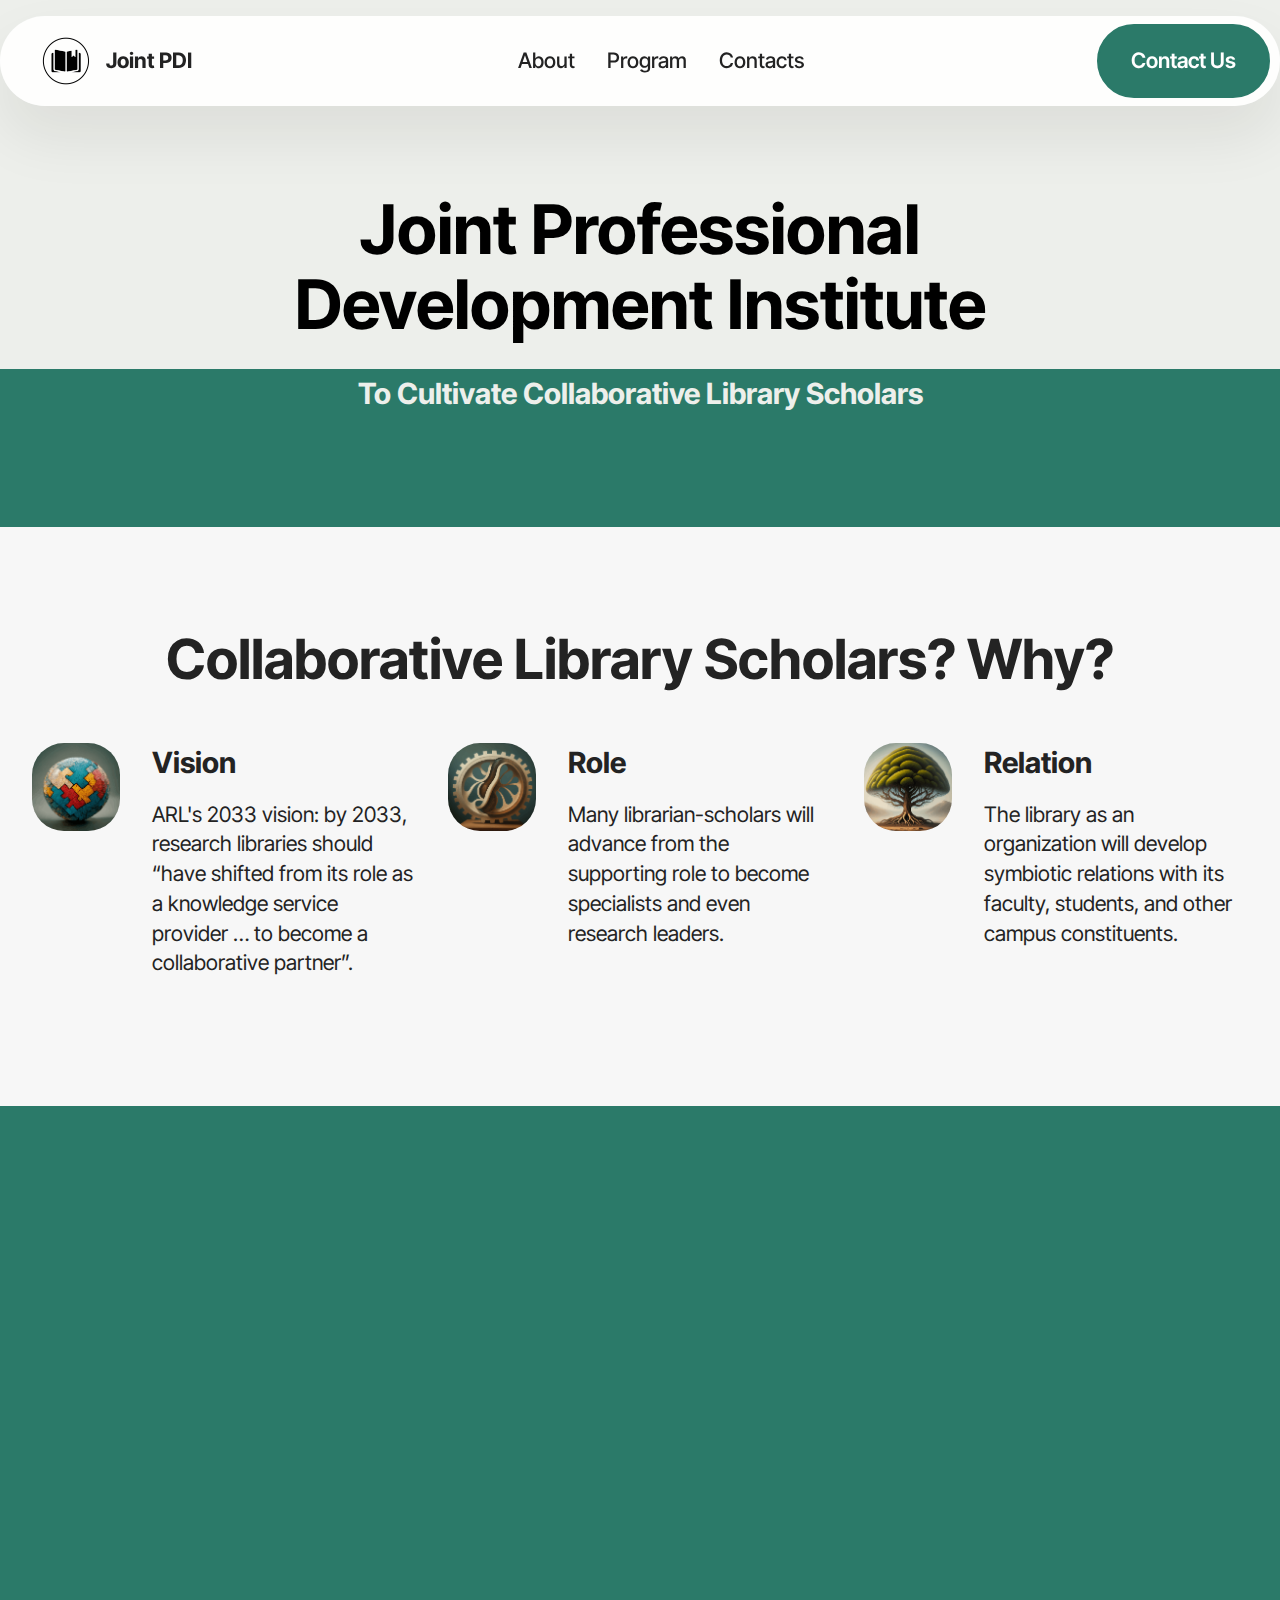
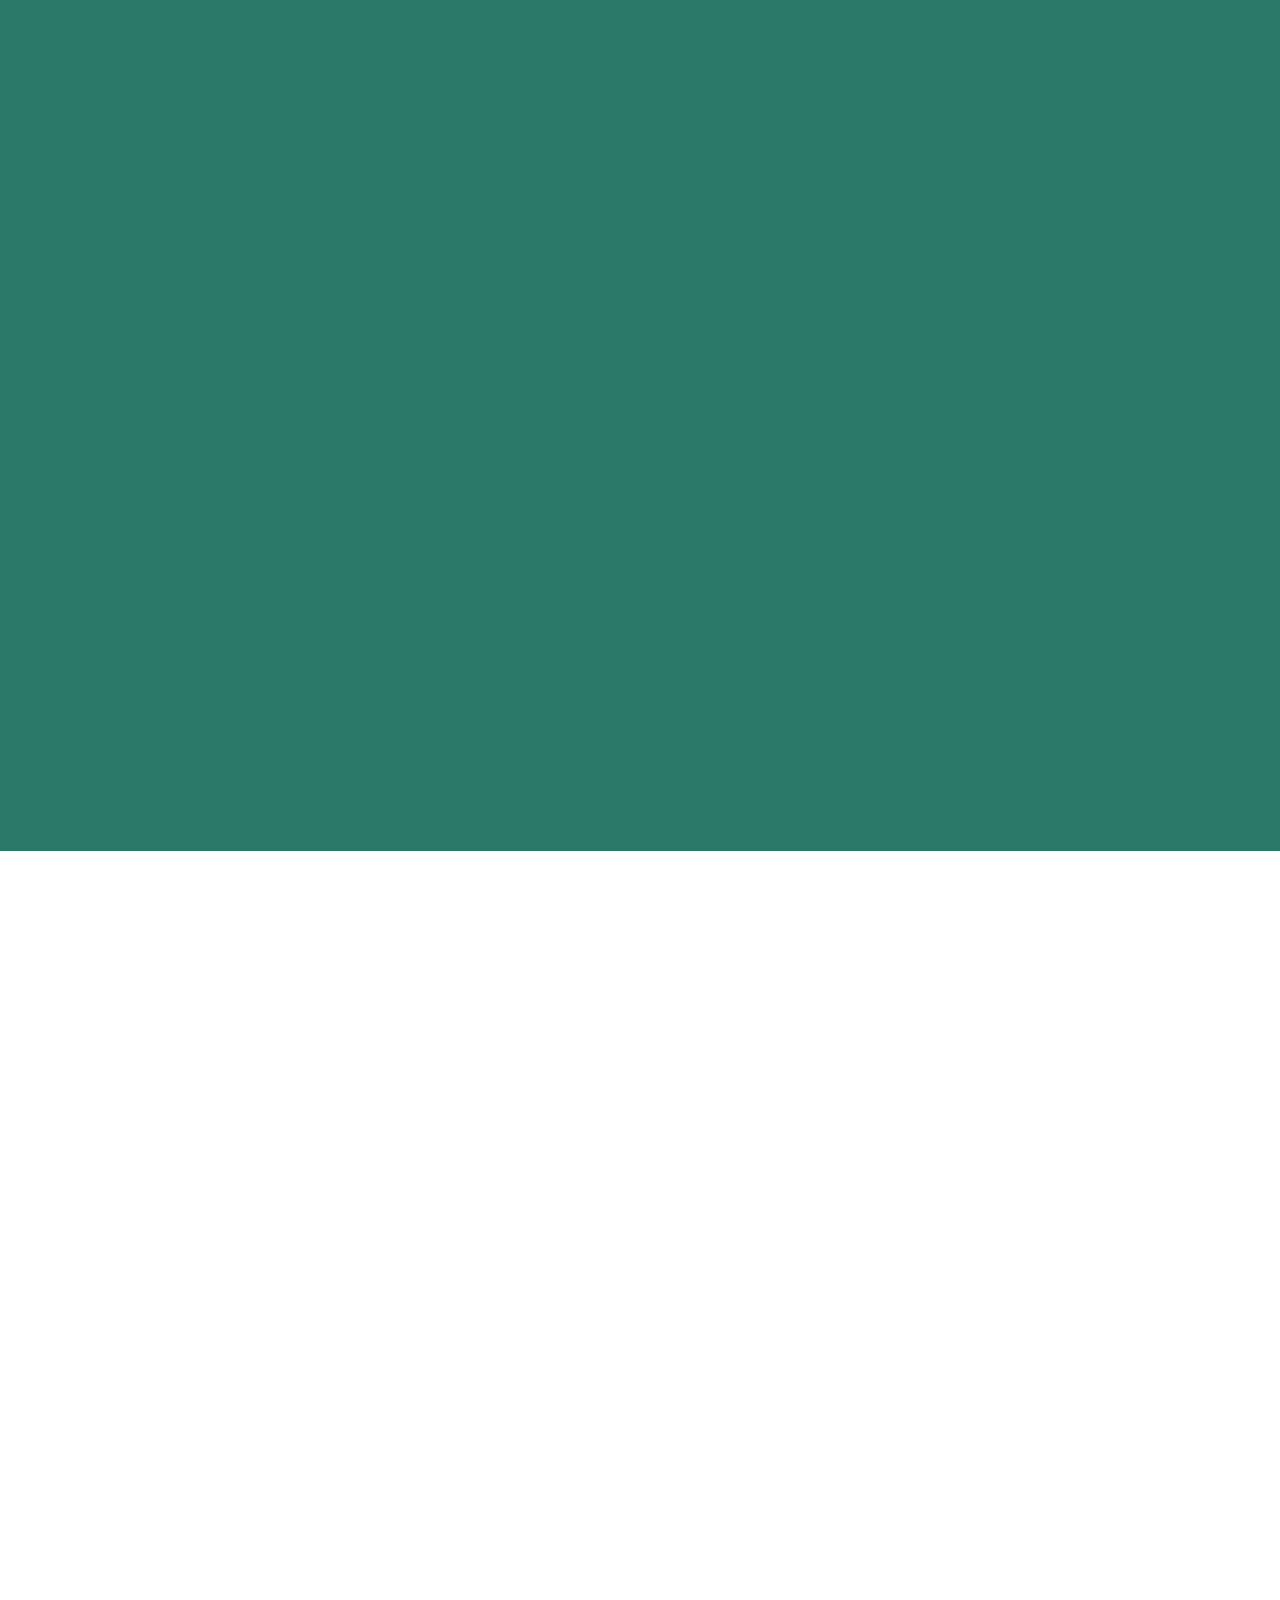
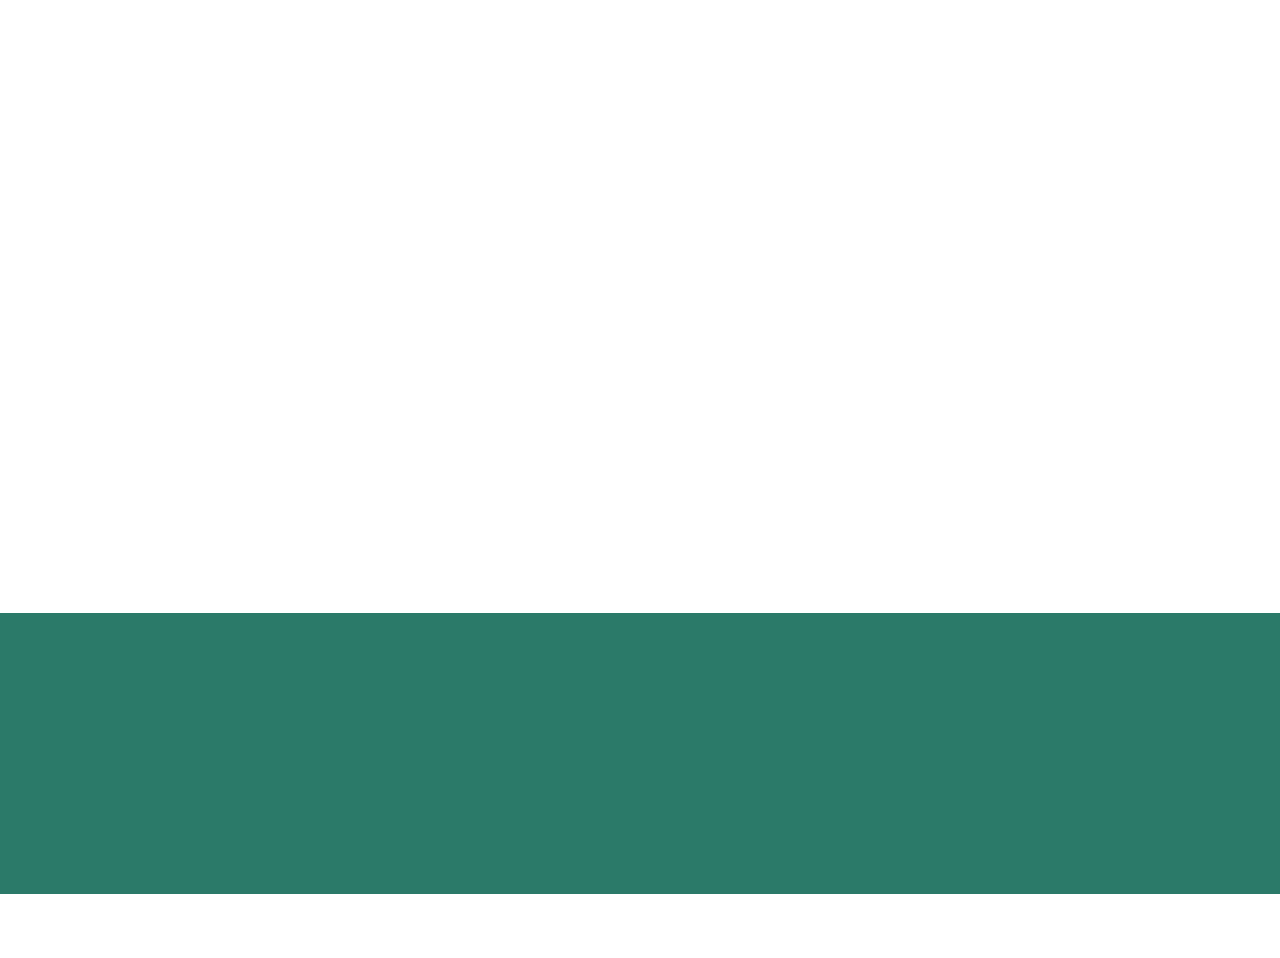
==== index.html @ b0cf2339 "create github pages" ====
<!DOCTYPE html>
<html  >
<head>
  <!-- Site made with Mobirise Website Builder v5.9.13, https://mobirise.com -->
  <meta charset="UTF-8">
  <meta http-equiv="X-UA-Compatible" content="IE=edge">
  <meta name="generator" content="Mobirise v5.9.13, mobirise.com">
  <meta name="viewport" content="width=device-width, initial-scale=1, minimum-scale=1">
  <link rel="shortcut icon" href="assets/images/jpdi-128x127.png" type="image/x-icon">
  <meta name="description" content="Joint Professional Development Institute To Cultivate Collaborative Library Scholars">
  
  
  <title>Home</title>
  <link rel="stylesheet" href="assets/web/assets/mobirise-icons2/mobirise2.css">
  <link rel="stylesheet" href="assets/bootstrap/css/bootstrap.min.css">
  <link rel="stylesheet" href="assets/bootstrap/css/bootstrap-grid.min.css">
  <link rel="stylesheet" href="assets/bootstrap/css/bootstrap-reboot.min.css">
  <link rel="stylesheet" href="assets/animatecss/animate.css">
  <link rel="stylesheet" href="assets/dropdown/css/style.css">
  <link rel="stylesheet" href="assets/socicon/css/styles.css">
  <link rel="stylesheet" href="assets/theme/css/style.css">
  <link rel="preload" href="https://fonts.googleapis.com/css?family=Inter+Tight:100,200,300,400,500,600,700,800,900,100i,200i,300i,400i,500i,600i,700i,800i,900i&display=swap" as="style" onload="this.onload=null;this.rel='stylesheet'">
  <noscript><link rel="stylesheet" href="https://fonts.googleapis.com/css?family=Inter+Tight:100,200,300,400,500,600,700,800,900,100i,200i,300i,400i,500i,600i,700i,800i,900i&display=swap"></noscript>
  <link rel="preload" as="style" href="assets/mobirise/css/mbr-additional.css?v=cM3ckg"><link rel="stylesheet" href="assets/mobirise/css/mbr-additional.css?v=cM3ckg" type="text/css">

  
  
  
</head>
<body>
  
  <section data-bs-version="5.1" class="menu menu2 cid-tJS6tZXiPa" once="menu" id="menu02-0">
	

	<nav class="navbar navbar-dropdown navbar-fixed-top navbar-expand-lg">
		<div class="container">
			<div class="navbar-brand">
				<span class="navbar-logo">
					<a href="index.html">
						<img src="assets/images/jpdi-96x95.png" alt="Mobirise Website Builder" style="height: 3rem;">
					</a>
				</span>
				<span class="navbar-caption-wrap"><a class="navbar-caption text-black text-primary display-4" href="index.html#header05-1">Joint PDI</a></span>
			</div>
			<button class="navbar-toggler" type="button" data-toggle="collapse" data-bs-toggle="collapse" data-target="#navbarSupportedContent" data-bs-target="#navbarSupportedContent" aria-controls="navbarNavAltMarkup" aria-expanded="false" aria-label="Toggle navigation">
				<div class="hamburger">
					<span></span>
					<span></span>
					<span></span>
					<span></span>
				</div>
			</button>
			<div class="collapse navbar-collapse" id="navbarSupportedContent">
				<ul class="navbar-nav nav-dropdown" data-app-modern-menu="true"><li class="nav-item">
						<a class="nav-link link text-black text-primary display-4" href="index.html#header01-7">About</a>
					</li>
					<li class="nav-item">
						<a class="nav-link link text-black text-primary display-4" href="index.html#features04-w" aria-expanded="false">Program</a>
					</li>
					<li class="nav-item">
						<a class="nav-link link text-black text-primary display-4" href="index.html#contacts02-9">Contacts</a>
					</li></ul>
				
				<div class="navbar-buttons mbr-section-btn"><a class="btn btn-primary display-4" href="index.html#form02-6">Contact Us</a></div>
			</div>
		</div>
	</nav>
</section>

<section data-bs-version="5.1" class="header5 cid-tJS6uM4N87" id="header05-1">
	

	
	
	<div class="topbg"></div>
	<div class="align-center container">
		<div class="row justify-content-center">
			<div class="col-md-12 col-lg-9">
				<h1 class="mbr-section-title mbr-fonts-style mb-4 display-1"><strong>Joint Professional Development Institute</strong></h1>
				<p class="mbr-text mbr-fonts-style mb-4 display-5"><strong>To Cultivate Collaborative Library Scholars</strong></p>
				
			</div>
		</div>
		<div class="row mt-5 justify-content-center">
			
		</div>
	</div>
</section>

<section data-bs-version="5.1" class="features15 cid-tLek7gQhG7" id="features015-m">
	

	
	
	<div class="container">
		<div class="mbr-section-head mb-5">
			<h4 class="mbr-section-title mbr-fonts-style align-center mb-0 display-2"><strong>Collaborative Library Scholars? Why?</strong></h4>
			
		  </div>
		<div class="row justify-content-center">
			<div class="item features-without-image col-12 col-lg-4">
				<div class="item-wrapper">
					<div class="img-wrapper">
						<img src="assets/images/unnamed-2-179x179.png" alt="Vision">
					</div>
					<div class="card-box">
						<h4 class="card-title mbr-fonts-style mb-3 display-5"><strong>Vision</strong></h4>
						<h5 class="card-text mbr-fonts-style display-7">ARL's 2033 vision: by 2033, research libraries should “have shifted from its role as a knowledge service provider … to become a collaborative partner”.</h5>
					</div>
				</div>
			</div>
			<div class="item features-without-image col-12 col-lg-4">
				<div class="item-wrapper">
					<div class="img-wrapper">
						<img src="assets/images/unnamed-179x179.png" alt="Role">
					</div>
					<div class="card-box">
						<h4 class="card-title mbr-fonts-style mb-3 display-5">
							<strong>Role</strong></h4>
						<h5 class="card-text mbr-fonts-style display-7">Many librarian-scholars will advance from the supporting role to become specialists and even research leaders.<br><br></h5>
					</div>
				</div>
			</div>
			<div class="item features-without-image col-12 col-lg-4">
				<div class="item-wrapper">
					<div class="img-wrapper">
						<img src="assets/images/unnamed-1-179x179.png" alt="Relation">
					</div>
					<div class="card-box">
						<h4 class="card-title mbr-fonts-style mb-3 display-5">
							<strong>Relation</strong></h4>
						<h5 class="card-text mbr-fonts-style display-7">
							The library as an organization will develop symbiotic relations with its faculty, students, and other campus constituents.</h5>
					</div>
				</div>
			</div>
		</div>
	</div>
</section>

<section data-bs-version="5.1" class="features4 cid-tMlEXTHLbS" id="features04-w">
	
	
	<div class="container">
		<div class="row justify-content-center">
			<div class="col-12 content-head">
				<div class="mbr-section-head mb-5">
					<h4 class="mbr-section-title mbr-fonts-style align-center mb-0 display-2"><strong>Joint PDI Program</strong></h4>
					<h5 class="mbr-section-subtitle mbr-fonts-style align-center mb-0 mt-4 display-7">Joint PDI provides three levels of participation with increasing intensity and engagement. At Level 1, prospective librarian-researchers are invited to attend a series of free online training and mentorship events provided by established scholars in library and information science, liberal arts and social sciences, and STEM. Level 2 and Level 3 participation is limited to employees of a participating library. If your library would like to participate in Joint PDI as a group, please <a href="https://forms.gle/Ew8s939y2Lqpd4m99" class="text-warning" target="_blank">contact us</a>.</h5>
					
				</div>
			</div>
		</div>
		<div class="row">
			<div class="item features-image col-12 col-md-6 col-lg-4">
				<div class="item-wrapper">
					<div class="item-img">
						<img src="assets/images/workshop-816x816.jpg" alt="Workshops and mentoring">
					</div>
					<div class="item-content">
						<h5 class="item-title mbr-fonts-style display-5">
							<strong>Learning</strong></h5>
						
						<p class="mbr-text mbr-fonts-style display-7">A free, online 10-unit research methods training program for librarians at MLS level; online workshops sharing librarian-scholar&nbsp;successes; guided workshops to prepare for&nbsp;competitive grants, followed by small group mentoring;&nbsp;self-organized peer mentoring groups.</p>
						<div class="mbr-section-btn item-footer"><a href="" class="btn item-btn btn-primary display-7">Learn more</a></div>
					</div>

				</div>
			</div>
			<div class="item features-image col-12 col-md-6 col-lg-4">
				<div class="item-wrapper">
					<div class="item-img">
						<img src="assets/images/practicum-816x816.jpg" alt="Practicum">
					</div>
					<div class="item-content">
						<h5 class="item-title mbr-fonts-style display-5"><strong>Practicum</strong></h5>
						
						<p class="mbr-text mbr-fonts-style display-7">
							Seed grants for collaborative research projects between library staff and local faculty/researchers, funded by participating libraries. ~$5,000 each project for 6 months or a year. Focus on SMART goals, deliverable leads to more impactful future projects and collaborations.</p>
						<div class="mbr-section-btn item-footer"><a href="" class="btn item-btn btn-primary display-7">Learn more</a></div>
					</div>
				</div>
			</div>
			<div class="item features-image col-12 col-md-6 col-lg-4">
				<div class="item-wrapper">
					<div class="item-img">
						<img src="assets/images/gemini-generated-image-816x816.jpg" alt="Fellowship">
					</div>
					<div class="item-content">
						<h5 class="item-title mbr-fonts-style display-5">
							<strong>Fellowship</strong></h5>
						
						<p class="mbr-text mbr-fonts-style display-7">
							Selected fellows are granted 3-month research leave from their regular job to bring their research to the next level. Fellowship is funded through participating libraries to their own employees.&nbsp;<br>
						</p>
						<div class="mbr-section-btn item-footer"><a href="" class="btn item-btn btn-primary display-7">Learn more</a></div>
					</div>
				</div>
			</div>
		</div>
	</div>
</section>

<section data-bs-version="5.1" class="header1 cid-tJS9vXDdRK" id="header01-7">
	

	
	

	<div class="container">
		<div class="row justify-content-center">
			<div class="col-12 col-md-12 col-lg-7 image-wrapper">
				<img class="w-100" src="assets/images/unnamed-3-512x512.png" alt="About">
			</div>
			<div class="col-12 col-lg col-md-12">
				<div class="text-wrapper align-left">
					<h1 class="mbr-section-title mbr-fonts-style mb-4 display-2"><strong>About us</strong></h1>
					<p class="mbr-text mbr-fonts-style mb-4 display-7">
						This project is a collaborative effort between Virginia Tech, University of North Texas, University of Colorado Boulder, Los Alamos National Lab, and University of California Riverside, funded by IMLS. For more details please click below.</p>
					<div class="mbr-section-btn mt-3"><a class="btn btn-primary display-7">About us</a></div>
				</div>
			</div>
		</div>
	</div>
</section>

<section data-bs-version="5.1" class="gallery3 cid-u4jYnWyn8X" id="gallery03-1k">
    
    
    <div class="container-fluid">
      <div class="row justify-content-center">
        <div class="col-12 content-head">
          <div class="mbr-section-head mb-5">
            <h4 class="mbr-section-title mbr-fonts-style align-center mb-0 display-2">
              <strong>Participating Libraries</strong></h4>
            
          </div>
        </div>
      </div>
      <div class="row">
        <div class="item features-image col-12 col-md-6 col-lg-2">
          <div class="item-wrapper">
            <div class="item-img">
              <img src="assets/images/vertical-vt-full-color-rgb-740x311.png" alt="VT" title="" data-slide-to="0" data-bs-slide-to="0">
            </div>
            
          </div>
        </div>
        <div class="item features-image col-12 col-md-6 col-lg-2">
          <div class="item-wrapper">
            <div class="item-img">
              <img src="assets/images/unt-logo-stacked-green-1-500x226.png" alt="UNT" title="" data-slide-to="1" data-bs-slide-to="1">
            </div>
            
          </div>
        </div>
        <div class="item features-image col-12 col-md-6 col-lg-2">
          <div class="item-wrapper">
            <div class="item-img">
              <img src="assets/images/colorado-buffaloes-logo.svg-500x369.png" alt="CU Boulder" title="" data-slide-to="2" data-bs-slide-to="2">
            </div>
            
          </div>
        </div>
        <div class="item features-image col-12 col-md-6 col-lg-2">
          <div class="item-wrapper">
            <div class="item-img">
              <img src="assets/images/uc-riverside-vert-whtbg-3-1351x964.png" alt="UCR" title="" data-slide-to="4" data-bs-slide-to="4">
            </div>
            
          </div>
        </div>
      </div>
    </div>
  </section>

<section data-bs-version="5.1" class="footer1 programm5 cid-tJS9NNcTLZ" once="footers" id="footer03-8">

        

    

    <div class="container">
        <div class="row">

            <div class="row-links mb-4">
                <ul class="header-menu">
                  
                  
                  
                  
                <li class="header-menu-item mbr-fonts-style display-5"><a href="index.html#header01-7" class="text-danger">About</a></li><li class="header-menu-item mbr-fonts-style display-5"><a href="index.html#features04-w" class="text-danger text-primary">Program</a></li><li class="header-menu-item mbr-fonts-style display-5"><a href="https://forms.gle/Ew8s939y2Lqpd4m99" class="text-danger text-primary">Contacts</a></li></ul>
              </div>

            <div class="col-12">
                
            </div>
            
        </div>
    </div>
</section><section class="display-7" style="padding: 0;align-items: center;justify-content: center;flex-wrap: wrap;    align-content: center;display: flex;position: relative;height: 4rem;"><a href="https://mobiri.se/1445558" style="flex: 1 1;height: 4rem;position: absolute;width: 100%;z-index: 1;"><img alt="" style="height: 4rem;" src="[data-uri]"></a><p style="margin: 0;text-align: center;" class="display-7">&#8204;</p><a style="z-index:1" href="https://mobirise.com/builder/ai-website-creator.html">AI Website Creator</a></section><script src="assets/bootstrap/js/bootstrap.bundle.min.js"></script>  <script src="assets/smoothscroll/smooth-scroll.js"></script>  <script src="assets/ytplayer/index.js"></script>  <script src="assets/dropdown/js/navbar-dropdown.js"></script>  <script src="assets/theme/js/script.js"></script>  
  
  
  <input name="animation" type="hidden">
  </body>
</html>
---- assets/web/assets/mobirise-icons2/mobirise2.css ----
@font-face {
  font-family: 'Moririse2';
  font-display: swap;
  src:  url('mobirise2.eot?f2bix4');
  src:  url('mobirise2.eot?f2bix4#iefix') format('embedded-opentype'),
    url('mobirise2.ttf?f2bix4') format('truetype'),
    url('mobirise2.woff?f2bix4') format('woff'),
    url('mobirise2.svg?f2bix4#mobirise2') format('svg');
  font-weight: normal;
  font-style: normal;
}

[class^="mobi-"], [class*=" mobi-"] {
  /* use !important to prevent issues with browser extensions that change fonts */
  font-family: 'Moririse2' !important;
  speak: none;
  font-style: normal;
  font-weight: normal;
  font-variant: normal;
  text-transform: none;
  line-height: 1;

  /* Better Font Rendering =========== */
  -webkit-font-smoothing: antialiased;
  -moz-osx-font-smoothing: grayscale;
}

.mobi-mbri-add-submenu:before {
  content: "\e900";
}
.mobi-mbri-alert:before {
  content: "\e901";
}
.mobi-mbri-align-center:before {
  content: "\e902";
}
.mobi-mbri-align-justify:before {
  content: "\e903";
}
.mobi-mbri-align-left:before {
  content: "\e904";
}
.mobi-mbri-align-right:before {
  content: "\e905";
}
.mobi-mbri-android:before {
  content: "\e906";
}
.mobi-mbri-apple:before {
  content: "\e907";
}
.mobi-mbri-arrow-down:before {
  content: "\e908";
}
.mobi-mbri-arrow-next:before {
  content: "\e909";
}
.mobi-mbri-arrow-prev:before {
  content: "\e90a";
}
.mobi-mbri-arrow-up:before {
  content: "\e90b";
}
.mobi-mbri-bold:before {
  content: "\e90c";
}
.mobi-mbri-bookmark:before {
  content: "\e90d";
}
.mobi-mbri-bootstrap:before {
  content: "\e90e";
}
.mobi-mbri-briefcase:before {
  content: "\e90f";
}
.mobi-mbri-browse:before {
  content: "\e910";
}
.mobi-mbri-bulleted-list:before {
  content: "\e911";
}
.mobi-mbri-calendar:before {
  content: "\e912";
}
.mobi-mbri-camera:before {
  content: "\e913";
}
.mobi-mbri-cart-add:before {
  content: "\e914";
}
.mobi-mbri-cart-full:before {
  content: "\e915";
}
.mobi-mbri-cash:before {
  content: "\e916";
}
.mobi-mbri-change-style:before {
  content: "\e917";
}
.mobi-mbri-chat:before {
  content: "\e918";
}
.mobi-mbri-clock:before {
  content: "\e919";
}
.mobi-mbri-close:before {
  content: "\e91a";
}
.mobi-mbri-cloud:before {
  content: "\e91b";
}
.mobi-mbri-code:before {
  content: "\e91c";
}
.mobi-mbri-contact-form:before {
  content: "\e91d";
}
.mobi-mbri-credit-card:before {
  content: "\e91e";
}
.mobi-mbri-cursor-click:before {
  content: "\e91f";
}
.mobi-mbri-cust-feedback:before {
  content: "\e920";
}
.mobi-mbri-database:before {
  content: "\e921";
}
.mobi-mbri-delivery:before {
  content: "\e922";
}
.mobi-mbri-desktop:before {
  content: "\e923";
}
.mobi-mbri-devices:before {
  content: "\e924";
}
.mobi-mbri-down:before {
  content: "\e925";
}
.mobi-mbri-download-2:before {
  content: "\e926";
}
.mobi-mbri-download:before {
  content: "\e927";
}
.mobi-mbri-drag-n-drop-2:before {
  content: "\e928";
}
.mobi-mbri-drag-n-drop:before {
  content: "\e929";
}
.mobi-mbri-edit-2:before {
  content: "\e92a";
}
.mobi-mbri-edit:before {
  content: "\e92b";
}
.mobi-mbri-error:before {
  content: "\e92c";
}
.mobi-mbri-extension:before {
  content: "\e92d";
}
.mobi-mbri-features:before {
  content: "\e92e";
}
.mobi-mbri-file:before {
  content: "\e92f";
}
.mobi-mbri-flag:before {
  content: "\e930";
}
.mobi-mbri-folder:before {
  content: "\e931";
}
.mobi-mbri-gift:before {
  content: "\e932";
}
.mobi-mbri-github:before {
  content: "\e933";
}
.mobi-mbri-globe-2:before {
  content: "\e934";
}
.mobi-mbri-globe:before {
  content: "\e935";
}
.mobi-mbri-growing-chart:before {
  content: "\e936";
}
.mobi-mbri-hearth:before {
  content: "\e937";
}
.mobi-mbri-help:before {
  content: "\e938";
}
.mobi-mbri-home:before {
  content: "\e939";
}
.mobi-mbri-hot-cup:before {
  content: "\e93a";
}
.mobi-mbri-idea:before {
  content: "\e93b";
}
.mobi-mbri-image-gallery:before {
  content: "\e93c";
}
.mobi-mbri-image-slider:before {
  content: "\e93d";
}
.mobi-mbri-info:before {
  content: "\e93e";
}
.mobi-mbri-italic:before {
  content: "\e93f";
}
.mobi-mbri-key:before {
  content: "\e940";
}
.mobi-mbri-laptop:before {
  content: "\e941";
}
.mobi-mbri-layers:before {
  content: "\e942";
}
.mobi-mbri-left-right:before {
  content: "\e943";
}
.mobi-mbri-left:before {
  content: "\e944";
}
.mobi-mbri-letter:before {
  content: "\e945";
}
.mobi-mbri-like:before {
  content: "\e946";
}
.mobi-mbri-link:before {
  content: "\e947";
}
.mobi-mbri-lock:before {
  content: "\e948";
}
.mobi-mbri-login:before {
  content: "\e949";
}
.mobi-mbri-logout:before {
  content: "\e94a";
}
.mobi-mbri-magic-stick:before {
  content: "\e94b";
}
.mobi-mbri-map-pin:before {
  content: "\e94c";
}
.mobi-mbri-menu:before {
  content: "\e94d";
}
.mobi-mbri-mobile-2:before {
  content: "\e94e";
}
.mobi-mbri-mobile-horizontal:before {
  content: "\e94f";
}
.mobi-mbri-mobile:before {
  content: "\e950";
}
.mobi-mbri-mobirise:before {
  content: "\e951";
}
.mobi-mbri-more-horizontal:before {
  content: "\e952";
}
.mobi-mbri-more-vertical:before {
  content: "\e953";
}
.mobi-mbri-music:before {
  content: "\e954";
}
.mobi-mbri-new-file:before {
  content: "\e955";
}
.mobi-mbri-numbered-list:before {
  content: "\e956";
}
.mobi-mbri-opened-folder:before {
  content: "\e957";
}
.mobi-mbri-pages:before {
  content: "\e958";
}
.mobi-mbri-paper-plane:before {
  content: "\e959";
}
.mobi-mbri-paperclip:before {
  content: "\e95a";
}
.mobi-mbri-phone:before {
  content: "\e95b";
}
.mobi-mbri-photo:before {
  content: "\e95c";
}
.mobi-mbri-photos:before {
  content: "\e95d";
}
.mobi-mbri-pin:before {
  content: "\e95e";
}
.mobi-mbri-play:before {
  content: "\e95f";
}
.mobi-mbri-plus:before {
  content: "\e960";
}
.mobi-mbri-preview:before {
  content: "\e961";
}
.mobi-mbri-print:before {
  content: "\e962";
}
.mobi-mbri-protect:before {
  content: "\e963";
}
.mobi-mbri-question:before {
  content: "\e964";
}
.mobi-mbri-quote-left:before {
  content: "\e965";
}
.mobi-mbri-quote-right:before {
  content: "\e966";
}
.mobi-mbri-redo:before {
  content: "\e967";
}
.mobi-mbri-refresh:before {
  content: "\e968";
}
.mobi-mbri-responsive-2:before {
  content: "\e969";
}
.mobi-mbri-responsive:before {
  content: "\e96a";
}
.mobi-mbri-right:before {
  content: "\e96b";
}
.mobi-mbri-rocket:before {
  content: "\e96c";
}
.mobi-mbri-sad-face:before {
  content: "\e96d";
}
.mobi-mbri-sale:before {
  content: "\e96e";
}
.mobi-mbri-save:before {
  content: "\e96f";
}
.mobi-mbri-search:before {
  content: "\e970";
}
.mobi-mbri-setting-2:before {
  content: "\e971";
}
.mobi-mbri-setting-3:before {
  content: "\e972";
}
.mobi-mbri-setting:before {
  content: "\e973";
}
.mobi-mbri-share:before {
  content: "\e974";
}
.mobi-mbri-shopping-bag:before {
  content: "\e975";
}
.mobi-mbri-shopping-basket:before {
  content: "\e976";
}
.mobi-mbri-shopping-cart:before {
  content: "\e977";
}
.mobi-mbri-sites:before {
  content: "\e978";
}
.mobi-mbri-smile-face:before {
  content: "\e979";
}
.mobi-mbri-speed:before {
  content: "\e97a";
}
.mobi-mbri-star:before {
  content: "\e97b";
}
.mobi-mbri-success:before {
  content: "\e97c";
}
.mobi-mbri-sun:before {
  content: "\e97d";
}
.mobi-mbri-sun2:before {
  content: "\e97e";
}
.mobi-mbri-tablet-vertical:before {
  content: "\e97f";
}
.mobi-mbri-tablet:before {
  content: "\e980";
}
.mobi-mbri-target:before {
  content: "\e981";
}
.mobi-mbri-timer:before {
  content: "\e982";
}
.mobi-mbri-to-ftp:before {
  content: "\e983";
}
.mobi-mbri-to-local-drive:before {
  content: "\e984";
}
.mobi-mbri-touch-swipe:before {
  content: "\e985";
}
.mobi-mbri-touch:before {
  content: "\e986";
}
.mobi-mbri-trash:before {
  content: "\e987";
}
.mobi-mbri-underline:before {
  content: "\e988";
}
.mobi-mbri-undo:before {
  content: "\e989";
}
.mobi-mbri-unlink:before {
  content: "\e98a";
}
.mobi-mbri-unlock:before {
  content: "\e98b";
}
.mobi-mbri-up-down:before {
  content: "\e98c";
}
.mobi-mbri-up:before {
  content: "\e98d";
}
.mobi-mbri-update:before {
  content: "\e98e";
}
.mobi-mbri-upload-2:before {
  content: "\e98f";
}
.mobi-mbri-upload:before {
  content: "\e990";
}
.mobi-mbri-user-2:before {
  content: "\e991";
}
.mobi-mbri-user:before {
  content: "\e992";
}
.mobi-mbri-users:before {
  content: "\e993";
}
.mobi-mbri-video-play:before {
  content: "\e994";
}
.mobi-mbri-video:before {
  content: "\e995";
}
.mobi-mbri-watch:before {
  content: "\e996";
}
.mobi-mbri-website-theme-2:before {
  content: "\e997";
}
.mobi-mbri-website-theme:before {
  content: "\e998";
}
.mobi-mbri-wifi:before {
  content: "\e999";
}
.mobi-mbri-windows:before {
  content: "\e99a";
}
.mobi-mbri-zoom-in:before {
  content: "\e99b";
}
.mobi-mbri-zoom-out:before {
  content: "\e99c";
}
---- assets/dropdown/css/style.css ----
.navbar-dropdown {
  left: 0;
  padding: 0;
  position: absolute;
  right: 0;
  top: 0;
  transition: all 0.45s ease;
  z-index: 1030;
  background: #282828; }
  .navbar-dropdown .navbar-logo {
    margin-right: 0.8rem;
    transition: margin 0.3s ease-in-out;
    vertical-align: middle; }
    .navbar-dropdown .navbar-logo img {
      height: 3.125rem;
      transition: all 0.3s ease-in-out; }
    .navbar-dropdown .navbar-logo.mbr-iconfont {
      font-size: 3.125rem;
      line-height: 3.125rem; }
  .navbar-dropdown .navbar-caption {
    font-weight: 700;
    white-space: normal;
    vertical-align: -4px;
    line-height: 3.125rem !important; }
    .navbar-dropdown .navbar-caption, .navbar-dropdown .navbar-caption:hover {
      color: inherit;
      text-decoration: none; }
  .navbar-dropdown .mbr-iconfont + .navbar-caption {
    vertical-align: -1px; }
  .navbar-dropdown.navbar-fixed-top {
    position: fixed; }
  .navbar-dropdown .navbar-brand span {
    vertical-align: -4px; }
  .navbar-dropdown.bg-color.transparent {
    background: none; }
  .navbar-dropdown.navbar-short .navbar-brand {
    padding: 0.625rem 0; }
    .navbar-dropdown.navbar-short .navbar-brand span {
      vertical-align: -1px; }
  .navbar-dropdown.navbar-short .navbar-caption {
    line-height: 2.375rem !important;
    vertical-align: -2px; }
  .navbar-dropdown.navbar-short .navbar-logo {
    margin-right: 0.5rem; }
    .navbar-dropdown.navbar-short .navbar-logo img {
      height: 2.375rem; }
    .navbar-dropdown.navbar-short .navbar-logo.mbr-iconfont {
      font-size: 2.375rem;
      line-height: 2.375rem; }
  .navbar-dropdown.navbar-short .mbr-table-cell {
    height: 3.625rem; }
  .navbar-dropdown .navbar-close {
    left: 0.6875rem;
    position: fixed;
    top: 0.75rem;
    z-index: 1000; }
  .navbar-dropdown .hamburger-icon {
    content: "";
    display: inline-block;
    vertical-align: middle;
    width: 16px;
    -webkit-box-shadow: 0 -6px 0 1px #282828,0 0 0 1px #282828,0 6px 0 1px #282828;
    -moz-box-shadow: 0 -6px 0 1px #282828,0 0 0 1px #282828,0 6px 0 1px #282828;
    box-shadow: 0 -6px 0 1px #282828,0 0 0 1px #282828,0 6px 0 1px #282828; }

.dropdown-menu .dropdown-toggle[data-toggle="dropdown-submenu"]::after {
  border-bottom: 0.35em solid transparent;
  border-left: 0.35em solid;
  border-right: 0;
  border-top: 0.35em solid transparent;
  margin-left: 0.3rem; }

.dropdown-menu .dropdown-item:focus {
  outline: 0; }

.nav-dropdown {
  font-size: 0.75rem;
  font-weight: 500;
  height: auto !important; }
  .nav-dropdown .nav-btn {
    padding-left: 1rem; }
  .nav-dropdown .link {
    margin: .667em 1.667em;
    font-weight: 500;
    padding: 0;
    transition: color .2s ease-in-out; }
    .nav-dropdown .link.dropdown-toggle {
      margin-right: 2.583em; }
      .nav-dropdown .link.dropdown-toggle::after {
        margin-left: .25rem;
        border-top: 0.35em solid;
        border-right: 0.35em solid transparent;
        border-left: 0.35em solid transparent;
        border-bottom: 0; }
      .nav-dropdown .link.dropdown-toggle[aria-expanded="true"] {
        margin: 0;
        padding: 0.667em 3.263em  0.667em 1.667em; }
  .nav-dropdown .link::after,
  .nav-dropdown .dropdown-item::after {
    color: inherit; }
  .nav-dropdown .btn {
    font-size: 0.75rem;
    font-weight: 700;
    letter-spacing: 0;
    margin-bottom: 0;
    padding-left: 1.25rem;
    padding-right: 1.25rem; }
  .nav-dropdown .dropdown-menu {
    border-radius: 0;
    border: 0;
    left: 0;
    margin: 0;
    padding-bottom: 1.25rem;
    padding-top: 1.25rem;
    position: relative; }
  .nav-dropdown .dropdown-submenu {
    margin-left: 0.125rem;
    top: 0; }
  .nav-dropdown .dropdown-item {
    font-weight: 500;
    line-height: 2;
    padding: 0.3846em 4.615em 0.3846em 1.5385em;
    position: relative;
    transition: color .2s ease-in-out, background-color .2s ease-in-out; }
    .nav-dropdown .dropdown-item::after {
      margin-top: -0.3077em;
      position: absolute;
      right: 1.1538em;
      top: 50%; }
    .nav-dropdown .dropdown-item:focus, .nav-dropdown .dropdown-item:hover {
      background: none; }

@media (max-width: 767px) {
  .nav-dropdown.navbar-toggleable-sm {
    bottom: 0;
    display: none;
    left: 0;
    overflow-x: hidden;
    position: fixed;
    top: 0;
    transform: translateX(-100%);
    -ms-transform: translateX(-100%);
    -webkit-transform: translateX(-100%);
    width: 18.75rem;
    z-index: 999; } }
.nav-dropdown.navbar-toggleable-xl {
  bottom: 0;
  display: none;
  left: 0;
  overflow-x: hidden;
  position: fixed;
  top: 0;
  transform: translateX(-100%);
  -ms-transform: translateX(-100%);
  -webkit-transform: translateX(-100%);
  width: 18.75rem;
  z-index: 999; }

.nav-dropdown-sm {
  display: block !important;
  overflow-x: hidden;
  overflow: auto;
  padding-top: 3.875rem; }
  .nav-dropdown-sm::after {
    content: "";
    display: block;
    height: 3rem;
    width: 100%; }
  .nav-dropdown-sm.collapse.in ~ .navbar-close {
    display: block !important; }
  .nav-dropdown-sm.collapsing, .nav-dropdown-sm.collapse.in {
    transform: translateX(0);
    -ms-transform: translateX(0);
    -webkit-transform: translateX(0);
    transition: all 0.25s ease-out;
    -webkit-transition: all 0.25s ease-out;
    background: #282828; }
  .nav-dropdown-sm.collapsing[aria-expanded="false"] {
    transform: translateX(-100%);
    -ms-transform: translateX(-100%);
    -webkit-transform: translateX(-100%); }
  .nav-dropdown-sm .nav-item {
    display: block;
    margin-left: 0 !important;
    padding-left: 0; }
  .nav-dropdown-sm .link,
  .nav-dropdown-sm .dropdown-item {
    border-top: 1px dotted rgba(255, 255, 255, 0.1);
    font-size: 0.8125rem;
    line-height: 1.6;
    margin: 0 !important;
    padding: 0.875rem 2.4rem 0.875rem 1.5625rem !important;
    position: relative;
    white-space: normal; }
    .nav-dropdown-sm .link:focus, .nav-dropdown-sm .link:hover,
    .nav-dropdown-sm .dropdown-item:focus,
    .nav-dropdown-sm .dropdown-item:hover {
      background: rgba(0, 0, 0, 0.2) !important;
      color: #c0a375; }
  .nav-dropdown-sm .nav-btn {
    position: relative;
    padding: 1.5625rem 1.5625rem 0 1.5625rem; }
    .nav-dropdown-sm .nav-btn::before {
      border-top: 1px dotted rgba(255, 255, 255, 0.1);
      content: "";
      left: 0;
      position: absolute;
      top: 0;
      width: 100%; }
    .nav-dropdown-sm .nav-btn + .nav-btn {
      padding-top: 0.625rem; }
      .nav-dropdown-sm .nav-btn + .nav-btn::before {
        display: none; }
  .nav-dropdown-sm .btn {
    padding: 0.625rem 0; }
  .nav-dropdown-sm .dropdown-toggle[data-toggle="dropdown-submenu"]::after {
    margin-left: .25rem;
    border-top: 0.35em solid;
    border-right: 0.35em solid transparent;
    border-left: 0.35em solid transparent;
    border-bottom: 0; }
  .nav-dropdown-sm .dropdown-toggle[data-toggle="dropdown-submenu"][aria-expanded="true"]::after {
    border-top: 0;
    border-right: 0.35em solid transparent;
    border-left: 0.35em solid transparent;
    border-bottom: 0.35em solid; }
  .nav-dropdown-sm .dropdown-menu {
    margin: 0;
    padding: 0;
    position: relative;
    top: 0;
    left: 0;
    width: 100%;
    border: 0;
    float: none;
    border-radius: 0;
    background: none; }
  .nav-dropdown-sm .dropdown-submenu {
    left: 100%;
    margin-left: 0.125rem;
    margin-top: -1.25rem;
    top: 0; }

.navbar-toggleable-sm .nav-dropdown .dropdown-menu {
  position: absolute; }

.navbar-toggleable-sm .nav-dropdown .dropdown-submenu {
  left: 100%;
  margin-left: 0.125rem;
  margin-top: -1.25rem;
  top: 0; }

.navbar-toggleable-sm.opened .nav-dropdown .dropdown-menu {
  position: relative; }

.navbar-toggleable-sm.opened .nav-dropdown .dropdown-submenu {
  left: 0;
  margin-left: 00rem;
  margin-top: 0rem;
  top: 0; }

.is-builder .nav-dropdown.collapsing {
  transition: none !important; }
---- assets/socicon/css/styles.css ----
@charset "UTF-8";

@font-face {
  font-family: 'Socicon';
  src:  url('../fonts/socicon.eot');
  src:  url('../fonts/socicon.eot?#iefix') format('embedded-opentype'),
    url('../fonts/socicon.woff2') format('woff2'),
    url('../fonts/socicon.ttf') format('truetype'),
    url('../fonts/socicon.woff') format('woff'),
    url('../fonts/socicon.svg#socicon') format('svg');
  font-weight: normal;
  font-style: normal;
  font-display: swap;
}

[data-icon]:before {
  font-family: "socicon" !important;
  content: attr(data-icon);
  font-style: normal !important;
  font-weight: normal !important;
  font-variant: normal !important;
  text-transform: none !important;
  speak: none;
  line-height: 1;
  -webkit-font-smoothing: antialiased;
  -moz-osx-font-smoothing: grayscale;
}

[class^="socicon-"], [class*=" socicon-"] {
  /* use !important to prevent issues with browser extensions that change fonts */
  font-family: 'Socicon' !important;
  speak: none;
  font-style: normal;
  font-weight: normal;
  font-variant: normal;
  text-transform: none;
  line-height: 1;

  /* Better Font Rendering =========== */
  -webkit-font-smoothing: antialiased;
  -moz-osx-font-smoothing: grayscale;
}

.socicon-eitaa:before {
  content: "\e97c";
}
.socicon-soroush:before {
  content: "\e97d";
}
.socicon-bale:before {
  content: "\e97e";
}
.socicon-zazzle:before {
  content: "\e97b";
}
.socicon-society6:before {
  content: "\e97a";
}
.socicon-redbubble:before {
  content: "\e979";
}
.socicon-avvo:before {
  content: "\e978";
}
.socicon-stitcher:before {
  content: "\e977";
}
.socicon-googlehangouts:before {
  content: "\e974";
}
.socicon-dlive:before {
  content: "\e975";
}
.socicon-vsco:before {
  content: "\e976";
}
.socicon-flipboard:before {
  content: "\e973";
}
.socicon-ubuntu:before {
  content: "\e958";
}
.socicon-artstation:before {
  content: "\e959";
}
.socicon-invision:before {
  content: "\e95a";
}
.socicon-torial:before {
  content: "\e95b";
}
.socicon-collectorz:before {
  content: "\e95c";
}
.socicon-seenthis:before {
  content: "\e95d";
}
.socicon-googleplaymusic:before {
  content: "\e95e";
}
.socicon-debian:before {
  content: "\e95f";
}
.socicon-filmfreeway:before {
  content: "\e960";
}
.socicon-gnome:before {
  content: "\e961";
}
.socicon-itchio:before {
  content: "\e962";
}
.socicon-jamendo:before {
  content: "\e963";
}
.socicon-mix:before {
  content: "\e964";
}
.socicon-sharepoint:before {
  content: "\e965";
}
.socicon-tinder:before {
  content: "\e966";
}
.socicon-windguru:before {
  content: "\e967";
}
.socicon-cdbaby:before {
  content: "\e968";
}
.socicon-elementaryos:before {
  content: "\e969";
}
.socicon-stage32:before {
  content: "\e96a";
}
.socicon-tiktok:before {
  content: "\e96b";
}
.socicon-gitter:before {
  content: "\e96c";
}
.socicon-letterboxd:before {
  content: "\e96d";
}
.socicon-threema:before {
  content: "\e96e";
}
.socicon-splice:before {
  content: "\e96f";
}
.socicon-metapop:before {
  content: "\e970";
}
.socicon-naver:before {
  content: "\e971";
}
.socicon-remote:before {
  content: "\e972";
}
.socicon-internet:before {
  content: "\e957";
}
.socicon-moddb:before {
  content: "\e94b";
}
.socicon-indiedb:before {
  content: "\e94c";
}
.socicon-traxsource:before {
  content: "\e94d";
}
.socicon-gamefor:before {
  content: "\e94e";
}
.socicon-pixiv:before {
  content: "\e94f";
}
.socicon-myanimelist:before {
  content: "\e950";
}
.socicon-blackberry:before {
  content: "\e951";
}
.socicon-wickr:before {
  content: "\e952";
}
.socicon-spip:before {
  content: "\e953";
}
.socicon-napster:before {
  content: "\e954";
}
.socicon-beatport:before {
  content: "\e955";
}
.socicon-hackerone:before {
  content: "\e956";
}
.socicon-hackernews:before {
  content: "\e946";
}
.socicon-smashwords:before {
  content: "\e947";
}
.socicon-kobo:before {
  content: "\e948";
}
.socicon-bookbub:before {
  content: "\e949";
}
.socicon-mailru:before {
  content: "\e94a";
}
.socicon-gitlab:before {
  content: "\e945";
}
.socicon-instructables:before {
  content: "\e944";
}
.socicon-portfolio:before {
  content: "\e943";
}
.socicon-codered:before {
  content: "\e940";
}
.socicon-origin:before {
  content: "\e941";
}
.socicon-nextdoor:before {
  content: "\e942";
}
.socicon-udemy:before {
  content: "\e93f";
}
.socicon-livemaster:before {
  content: "\e93e";
}
.socicon-crunchbase:before {
  content: "\e93b";
}
.socicon-homefy:before {
  content: "\e93c";
}
.socicon-calendly:before {
  content: "\e93d";
}
.socicon-realtor:before {
  content: "\e90f";
}
.socicon-tidal:before {
  content: "\e910";
}
.socicon-qobuz:before {
  content: "\e911";
}
.socicon-natgeo:before {
  content: "\e912";
}
.socicon-mastodon:before {
  content: "\e913";
}
.socicon-unsplash:before {
  content: "\e914";
}
.socicon-homeadvisor:before {
  content: "\e915";
}
.socicon-angieslist:before {
  content: "\e916";
}
.socicon-codepen:before {
  content: "\e917";
}
.socicon-slack:before {
  content: "\e918";
}
.socicon-openaigym:before {
  content: "\e919";
}
.socicon-logmein:before {
  content: "\e91a";
}
.socicon-fiverr:before {
  content: "\e91b";
}
.socicon-gotomeeting:before {
  content: "\e91c";
}
.socicon-aliexpress:before {
  content: "\e91d";
}
.socicon-guru:before {
  content: "\e91e";
}
.socicon-appstore:before {
  content: "\e91f";
}
.socicon-homes:before {
  content: "\e920";
}
.socicon-zoom:before {
  content: "\e921";
}
.socicon-alibaba:before {
  content: "\e922";
}
.socicon-craigslist:before {
  content: "\e923";
}
.socicon-wix:before {
  content: "\e924";
}
.socicon-redfin:before {
  content: "\e925";
}
.socicon-googlecalendar:before {
  content: "\e926";
}
.socicon-shopify:before {
  content: "\e927";
}
.socicon-freelancer:before {
  content: "\e928";
}
.socicon-seedrs:before {
  content: "\e929";
}
.socicon-bing:before {
  content: "\e92a";
}
.socicon-doodle:before {
  content: "\e92b";
}
.socicon-bonanza:before {
  content: "\e92c";
}
.socicon-squarespace:before {
  content: "\e92d";
}
.socicon-toptal:before {
  content: "\e92e";
}
.socicon-gust:before {
  content: "\e92f";
}
.socicon-ask:before {
  content: "\e930";
}
.socicon-trulia:before {
  content: "\e931";
}
.socicon-loomly:before {
  content: "\e932";
}
.socicon-ghost:before {
  content: "\e933";
}
.socicon-upwork:before {
  content: "\e934";
}
.socicon-fundable:before {
  content: "\e935";
}
.socicon-booking:before {
  content: "\e936";
}
.socicon-googlemaps:before {
  content: "\e937";
}
.socicon-zillow:before {
  content: "\e938";
}
.socicon-niconico:before {
  content: "\e939";
}
.socicon-toneden:before {
  content: "\e93a";
}
.socicon-augment:before {
  content: "\e908";
}
.socicon-bitbucket:before {
  content: "\e909";
}
.socicon-fyuse:before {
  content: "\e90a";
}
.socicon-yt-gaming:before {
  content: "\e90b";
}
.socicon-sketchfab:before {
  content: "\e90c";
}
.socicon-mobcrush:before {
  content: "\e90d";
}
.socicon-microsoft:before {
  content: "\e90e";
}
.socicon-pandora:before {
  content: "\e907";
}
.socicon-messenger:before {
  content: "\e906";
}
.socicon-gamewisp:before {
  content: "\e905";
}
.socicon-bloglovin:before {
  content: "\e904";
}
.socicon-tunein:before {
  content: "\e903";
}
.socicon-gamejolt:before {
  content: "\e901";
}
.socicon-trello:before {
  content: "\e902";
}
.socicon-spreadshirt:before {
  content: "\e900";
}
.socicon-500px:before {
  content: "\e000";
}
.socicon-8tracks:before {
  content: "\e001";
}
.socicon-airbnb:before {
  content: "\e002";
}
.socicon-alliance:before {
  content: "\e003";
}
.socicon-amazon:before {
  content: "\e004";
}
.socicon-amplement:before {
  content: "\e005";
}
.socicon-android:before {
  content: "\e006";
}
.socicon-angellist:before {
  content: "\e007";
}
.socicon-apple:before {
  content: "\e008";
}
.socicon-appnet:before {
  content: "\e009";
}
.socicon-baidu:before {
  content: "\e00a";
}
.socicon-bandcamp:before {
  content: "\e00b";
}
.socicon-battlenet:before {
  content: "\e00c";
}
.socicon-mixer:before {
  content: "\e00d";
}
.socicon-bebee:before {
  content: "\e00e";
}
.socicon-bebo:before {
  content: "\e00f";
}
.socicon-behance:before {
  content: "\e010";
}
.socicon-blizzard:before {
  content: "\e011";
}
.socicon-blogger:before {
  content: "\e012";
}
.socicon-buffer:before {
  content: "\e013";
}
.socicon-chrome:before {
  content: "\e014";
}
.socicon-coderwall:before {
  content: "\e015";
}
.socicon-curse:before {
  content: "\e016";
}
.socicon-dailymotion:before {
  content: "\e017";
}
.socicon-deezer:before {
  content: "\e018";
}
.socicon-delicious:before {
  content: "\e019";
}
.socicon-deviantart:before {
  content: "\e01a";
}
.socicon-diablo:before {
  content: "\e01b";
}
.socicon-digg:before {
  content: "\e01c";
}
.socicon-discord:before {
  content: "\e01d";
}
.socicon-disqus:before {
  content: "\e01e";
}
.socicon-douban:before {
  content: "\e01f";
}
.socicon-draugiem:before {
  content: "\e020";
}
.socicon-dribbble:before {
  content: "\e021";
}
.socicon-drupal:before {
  content: "\e022";
}
.socicon-ebay:before {
  content: "\e023";
}
.socicon-ello:before {
  content: "\e024";
}
.socicon-endomodo:before {
  content: "\e025";
}
.socicon-envato:before {
  content: "\e026";
}
.socicon-etsy:before {
  content: "\e027";
}
.socicon-facebook:before {
  content: "\e028";
}
.socicon-feedburner:before {
  content: "\e029";
}
.socicon-filmweb:before {
  content: "\e02a";
}
.socicon-firefox:before {
  content: "\e02b";
}
.socicon-flattr:before {
  content: "\e02c";
}
.socicon-flickr:before {
  content: "\e02d";
}
.socicon-formulr:before {
  content: "\e02e";
}
.socicon-forrst:before {
  content: "\e02f";
}
.socicon-foursquare:before {
  content: "\e030";
}
.socicon-friendfeed:before {
  content: "\e031";
}
.socicon-github:before {
  content: "\e032";
}
.socicon-goodreads:before {
  content: "\e033";
}
.socicon-google:before {
  content: "\e034";
}
.socicon-googlescholar:before {
  content: "\e035";
}
.socicon-googlegroups:before {
  content: "\e036";
}
.socicon-googlephotos:before {
  content: "\e037";
}
.socicon-googleplus:before {
  content: "\e038";
}
.socicon-grooveshark:before {
  content: "\e039";
}
.socicon-hackerrank:before {
  content: "\e03a";
}
.socicon-hearthstone:before {
  content: "\e03b";
}
.socicon-hellocoton:before {
  content: "\e03c";
}
.socicon-heroes:before {
  content: "\e03d";
}
.socicon-smashcast:before {
  content: "\e03e";
}
.socicon-horde:before {
  content: "\e03f";
}
.socicon-houzz:before {
  content: "\e040";
}
.socicon-icq:before {
  content: "\e041";
}
.socicon-identica:before {
  content: "\e042";
}
.socicon-imdb:before {
  content: "\e043";
}
.socicon-instagram:before {
  content: "\e044";
}
.socicon-issuu:before {
  content: "\e045";
}
.socicon-istock:before {
  content: "\e046";
}
.socicon-itunes:before {
  content: "\e047";
}
.socicon-keybase:before {
  content: "\e048";
}
.socicon-lanyrd:before {
  content: "\e049";
}
.socicon-lastfm:before {
  content: "\e04a";
}
.socicon-line:before {
  content: "\e04b";
}
.socicon-linkedin:before {
  content: "\e04c";
}
.socicon-livejournal:before {
  content: "\e04d";
}
.socicon-lyft:before {
  content: "\e04e";
}
.socicon-macos:before {
  content: "\e04f";
}
.socicon-mail:before {
  content: "\e050";
}
.socicon-medium:before {
  content: "\e051";
}
.socicon-meetup:before {
  content: "\e052";
}
.socicon-mixcloud:before {
  content: "\e053";
}
.socicon-modelmayhem:before {
  content: "\e054";
}
.socicon-mumble:before {
  content: "\e055";
}
.socicon-myspace:before {
  content: "\e056";
}
.socicon-newsvine:before {
  content: "\e057";
}
.socicon-nintendo:before {
  content: "\e058";
}
.socicon-npm:before {
  content: "\e059";
}
.socicon-odnoklassniki:before {
  content: "\e05a";
}
.socicon-openid:before {
  content: "\e05b";
}
.socicon-opera:before {
  content: "\e05c";
}
.socicon-outlook:before {
  content: "\e05d";
}
.socicon-overwatch:before {
  content: "\e05e";
}
.socicon-patreon:before {
  content: "\e05f";
}
.socicon-paypal:before {
  content: "\e060";
}
.socicon-periscope:before {
  content: "\e061";
}
.socicon-persona:before {
  content: "\e062";
}
.socicon-pinterest:before {
  content: "\e063";
}
.socicon-play:before {
  content: "\e064";
}
.socicon-player:before {
  content: "\e065";
}
.socicon-playstation:before {
  content: "\e066";
}
.socicon-pocket:before {
  content: "\e067";
}
.socicon-qq:before {
  content: "\e068";
}
.socicon-quora:before {
  content: "\e069";
}
.socicon-raidcall:before {
  content: "\e06a";
}
.socicon-ravelry:before {
  content: "\e06b";
}
.socicon-reddit:before {
  content: "\e06c";
}
.socicon-renren:before {
  content: "\e06d";
}
.socicon-researchgate:before {
  content: "\e06e";
}
.socicon-residentadvisor:before {
  content: "\e06f";
}
.socicon-reverbnation:before {
  content: "\e070";
}
.socicon-rss:before {
  content: "\e071";
}
.socicon-sharethis:before {
  content: "\e072";
}
.socicon-skype:before {
  content: "\e073";
}
.socicon-slideshare:before {
  content: "\e074";
}
.socicon-smugmug:before {
  content: "\e075";
}
.socicon-snapchat:before {
  content: "\e076";
}
.socicon-songkick:before {
  content: "\e077";
}
.socicon-soundcloud:before {
  content: "\e078";
}
.socicon-spotify:before {
  content: "\e079";
}
.socicon-stackexchange:before {
  content: "\e07a";
}
.socicon-stackoverflow:before {
  content: "\e07b";
}
.socicon-starcraft:before {
  content: "\e07c";
}
.socicon-stayfriends:before {
  content: "\e07d";
}
.socicon-steam:before {
  content: "\e07e";
}
.socicon-storehouse:before {
  content: "\e07f";
}
.socicon-strava:before {
  content: "\e080";
}
.socicon-streamjar:before {
  content: "\e081";
}
.socicon-stumbleupon:before {
  content: "\e082";
}
.socicon-swarm:before {
  content: "\e083";
}
.socicon-teamspeak:before {
  content: "\e084";
}
.socicon-teamviewer:before {
  content: "\e085";
}
.socicon-technorati:before {
  content: "\e086";
}
.socicon-telegram:before {
  content: "\e087";
}
.socicon-tripadvisor:before {
  content: "\e088";
}
.socicon-tripit:before {
  content: "\e089";
}
.socicon-triplej:before {
  content: "\e08a";
}
.socicon-tumblr:before {
  content: "\e08b";
}
.socicon-twitch:before {
  content: "\e08c";
}
.socicon-twitter:before {
  content: "\e08d";
}
.socicon-uber:before {
  content: "\e08e";
}
.socicon-ventrilo:before {
  content: "\e08f";
}
.socicon-viadeo:before {
  content: "\e090";
}
.socicon-viber:before {
  content: "\e091";
}
.socicon-viewbug:before {
  content: "\e092";
}
.socicon-vimeo:before {
  content: "\e093";
}
.socicon-vine:before {
  content: "\e094";
}
.socicon-vkontakte:before {
  content: "\e095";
}
.socicon-warcraft:before {
  content: "\e096";
}
.socicon-wechat:before {
  content: "\e097";
}
.socicon-weibo:before {
  content: "\e098";
}
.socicon-whatsapp:before {
  content: "\e099";
}
.socicon-wikipedia:before {
  content: "\e09a";
}
.socicon-windows:before {
  content: "\e09b";
}
.socicon-wordpress:before {
  content: "\e09c";
}
.socicon-wykop:before {
  content: "\e09d";
}
.socicon-xbox:before {
  content: "\e09e";
}
.socicon-xing:before {
  content: "\e09f";
}
.socicon-yahoo:before {
  content: "\e0a0";
}
.socicon-yammer:before {
  content: "\e0a1";
}
.socicon-yandex:before {
  content: "\e0a2";
}
.socicon-yelp:before {
  content: "\e0a3";
}
.socicon-younow:before {
  content: "\e0a4";
}
.socicon-youtube:before {
  content: "\e0a5";
}
.socicon-zapier:before {
  content: "\e0a6";
}
.socicon-zerply:before {
  content: "\e0a7";
}
.socicon-zomato:before {
  content: "\e0a8";
}
.socicon-zynga:before {
  content: "\e0a9";
}
---- assets/theme/css/style.css ----
@charset "UTF-8";
section {
  background-color: #ffffff;
}

body {
  font-style: normal;
  line-height: 1.5;
  font-weight: 400;
  color: #232323;
  position: relative;
}

button {
  background-color: transparent;
  border-color: transparent;
}

.embla__button,
.carousel-control {
  background-color: #edefea !important;
  opacity: 0.8 !important;
  color: #464845 !important;
  border-color: #edefea !important;
}

.carousel .close,
.modalWindow .close {
  background-color: #edefea !important;
  color: #464845 !important;
  border-color: #edefea !important;
  opacity: 0.8 !important;
}

.carousel .close:hover,
.modalWindow .close:hover {
  opacity: 1 !important;
}

.carousel-indicators li {
  background-color: #edefea !important;
  border: 2px solid #464845 !important;
}

.carousel-indicators li:hover,
.carousel-indicators li:active {
  opacity: 0.8 !important;
}

.embla__button:hover,
.carousel-control:hover {
  background-color: #edefea !important;
  opacity: 1 !important;
}

.modalWindow-video-container {
  height: 80%;
}

section,
.container,
.container-fluid {
  position: relative;
  word-wrap: break-word;
}

a.mbr-iconfont:hover {
  text-decoration: none;
}

.article .lead p,
.article .lead ul,
.article .lead ol,
.article .lead pre,
.article .lead blockquote {
  margin-bottom: 0;
}

a {
  font-style: normal;
  font-weight: 400;
  cursor: pointer;
}
a, a:hover {
  text-decoration: none;
}

.mbr-section-title {
  font-style: normal;
  line-height: 1.3;
}

.mbr-section-subtitle {
  line-height: 1.3;
}

.mbr-text {
  font-style: normal;
  line-height: 1.7;
}

h1,
h2,
h3,
h4,
h5,
h6,
.display-1,
.display-2,
.display-4,
.display-5,
.display-7,
span,
p,
a {
  line-height: 1;
  word-break: break-word;
  word-wrap: break-word;
  font-weight: 400;
}

b,
strong {
  font-weight: bold;
}

input:-webkit-autofill, input:-webkit-autofill:hover, input:-webkit-autofill:focus, input:-webkit-autofill:active {
  transition-delay: 9999s;
  -webkit-transition-property: background-color, color;
  transition-property: background-color, color;
}

textarea[type=hidden] {
  display: none;
}

section {
  background-position: 50% 50%;
  background-repeat: no-repeat;
  background-size: cover;
}
section .mbr-background-video,
section .mbr-background-video-preview {
  position: absolute;
  bottom: 0;
  left: 0;
  right: 0;
  top: 0;
}

.hidden {
  visibility: hidden;
}

.mbr-z-index20 {
  z-index: 20;
}

/*! Base colors */
.mbr-white {
  color: #ffffff;
}

.mbr-black {
  color: #111111;
}

.mbr-bg-white {
  background-color: #ffffff;
}

.mbr-bg-black {
  background-color: #000000;
}

/*! Text-aligns */
.align-left {
  text-align: left;
}

.align-center {
  text-align: center;
}

.align-right {
  text-align: right;
}

/*! Font-weight  */
.mbr-light {
  font-weight: 300;
}

.mbr-regular {
  font-weight: 400;
}

.mbr-semibold {
  font-weight: 500;
}

.mbr-bold {
  font-weight: 700;
}

/*! Media  */
.media-content {
  flex-basis: 100%;
}

.media-container-row {
  display: flex;
  flex-direction: row;
  flex-wrap: wrap;
  justify-content: center;
  align-content: center;
  align-items: start;
}
.media-container-row .media-size-item {
  width: 400px;
}

.media-container-column {
  display: flex;
  flex-direction: column;
  flex-wrap: wrap;
  justify-content: center;
  align-content: center;
  align-items: stretch;
}
.media-container-column > * {
  width: 100%;
}

@media (min-width: 992px) {
  .media-container-row {
    flex-wrap: nowrap;
  }
}
figure {
  margin-bottom: 0;
  overflow: hidden;
}

figure[mbr-media-size] {
  transition: width 0.1s;
}

img,
iframe {
  display: block;
  width: 100%;
}

.card {
  background-color: transparent;
  border: none;
}

.card-box {
  width: 100%;
}

.card-img {
  text-align: center;
  flex-shrink: 0;
  -webkit-flex-shrink: 0;
}

.media {
  max-width: 100%;
  margin: 0 auto;
}

.mbr-figure {
  align-self: center;
}

.media-container > div {
  max-width: 100%;
}

.mbr-figure img,
.card-img img {
  width: 100%;
}

@media (max-width: 991px) {
  .media-size-item {
    width: auto !important;
  }
  .media {
    width: auto;
  }
  .mbr-figure {
    width: 100% !important;
  }
}
/*! Buttons */
.mbr-section-btn {
  margin-left: -0.6rem;
  margin-right: -0.6rem;
  font-size: 0;
}

.btn {
  font-weight: 600;
  border-width: 1px;
  font-style: normal;
  margin: 0.6rem 0.6rem;
  white-space: normal;
  transition: all 0.2s ease-in-out;
  display: inline-flex;
  align-items: center;
  justify-content: center;
  word-break: break-word;
}

.btn-sm {
  font-weight: 600;
  letter-spacing: 0px;
  transition: all 0.3s ease-in-out;
}

.btn-md {
  font-weight: 600;
  letter-spacing: 0px;
  transition: all 0.3s ease-in-out;
}

.btn-lg {
  font-weight: 600;
  letter-spacing: 0px;
  transition: all 0.3s ease-in-out;
}

.btn-form {
  margin: 0;
}
.btn-form:hover {
  cursor: pointer;
}

nav .mbr-section-btn {
  margin-left: 0rem;
  margin-right: 0rem;
}

/*! Btn icon margin */
.btn .mbr-iconfont,
.btn.btn-sm .mbr-iconfont {
  order: 1;
  cursor: pointer;
  margin-left: 0.5rem;
  vertical-align: sub;
}

.btn.btn-md .mbr-iconfont,
.btn.btn-md .mbr-iconfont {
  margin-left: 0.8rem;
}

.mbr-regular {
  font-weight: 400;
}

.mbr-semibold {
  font-weight: 500;
}

.mbr-bold {
  font-weight: 700;
}

[type=submit] {
  -webkit-appearance: none;
}

/*! Full-screen */
.mbr-fullscreen .mbr-overlay {
  min-height: 100vh;
}

.mbr-fullscreen {
  display: flex;
  display: -moz-flex;
  display: -ms-flex;
  display: -o-flex;
  align-items: center;
  min-height: 100vh;
  padding-top: 3rem;
  padding-bottom: 3rem;
}

/*! Map */
.map {
  height: 25rem;
  position: relative;
}
.map iframe {
  width: 100%;
  height: 100%;
}

/*! Scroll to top arrow */
.mbr-arrow-up {
  bottom: 25px;
  right: 90px;
  position: fixed;
  text-align: right;
  z-index: 5000;
  color: #ffffff;
  font-size: 22px;
}

.mbr-arrow-up a {
  background: rgba(0, 0, 0, 0.2);
  border-radius: 50%;
  color: #fff;
  display: inline-block;
  height: 60px;
  width: 60px;
  border: 2px solid #fff;
  outline-style: none !important;
  position: relative;
  text-decoration: none;
  transition: all 0.3s ease-in-out;
  cursor: pointer;
  text-align: center;
}
.mbr-arrow-up a:hover {
  background-color: rgba(0, 0, 0, 0.4);
}
.mbr-arrow-up a i {
  line-height: 60px;
}

.mbr-arrow-up-icon {
  display: block;
  color: #fff;
}

.mbr-arrow-up-icon::before {
  content: "›";
  display: inline-block;
  font-family: serif;
  font-size: 22px;
  line-height: 1;
  font-style: normal;
  position: relative;
  top: 6px;
  left: -4px;
  transform: rotate(-90deg);
}

/*! Arrow Down */
.mbr-arrow {
  position: absolute;
  bottom: 45px;
  left: 50%;
  width: 60px;
  height: 60px;
  cursor: pointer;
  background-color: rgba(80, 80, 80, 0.5);
  border-radius: 50%;
  transform: translateX(-50%);
}
@media (max-width: 767px) {
  .mbr-arrow {
    display: none;
  }
}
.mbr-arrow > a {
  display: inline-block;
  text-decoration: none;
  outline-style: none;
  animation: arrowdown 1.7s ease-in-out infinite;
  color: #ffffff;
}
.mbr-arrow > a > i {
  position: absolute;
  top: -2px;
  left: 15px;
  font-size: 2rem;
}

#scrollToTop a i::before {
  content: "";
  position: absolute;
  display: block;
  border-bottom: 2.5px solid #fff;
  border-left: 2.5px solid #fff;
  width: 27.8%;
  height: 27.8%;
  left: 50%;
  top: 51%;
  transform: translateY(-30%) translateX(-50%) rotate(135deg);
}

@keyframes arrowdown {
  0% {
    transform: translateY(0px);
  }
  50% {
    transform: translateY(-5px);
  }
  100% {
    transform: translateY(0px);
  }
}
@media (max-width: 500px) {
  .mbr-arrow-up {
    left: 0;
    right: 0;
    text-align: center;
  }
}
/*Gradients animation*/
@keyframes gradient-animation {
  from {
    background-position: 0% 100%;
    animation-timing-function: ease-in-out;
  }
  to {
    background-position: 100% 0%;
    animation-timing-function: ease-in-out;
  }
}
.bg-gradient {
  background-size: 200% 200%;
  animation: gradient-animation 5s infinite alternate;
  -webkit-animation: gradient-animation 5s infinite alternate;
}

.menu .navbar-brand {
  display: -webkit-flex;
}
.menu .navbar-brand span {
  display: flex;
  display: -webkit-flex;
}
.menu .navbar-brand .navbar-caption-wrap {
  display: -webkit-flex;
}
.menu .navbar-brand .navbar-logo img {
  display: -webkit-flex;
  width: auto;
}
@media (min-width: 768px) and (max-width: 991px) {
  .menu .navbar-toggleable-sm .navbar-nav {
    display: -ms-flexbox;
  }
}
@media (max-width: 991px) {
  .menu .navbar-collapse {
    max-height: 93.5vh;
  }
  .menu .navbar-collapse.show {
    overflow: auto;
  }
}
@media (min-width: 992px) {
  .menu .navbar-nav.nav-dropdown {
    display: -webkit-flex;
  }
  .menu .navbar-toggleable-sm .navbar-collapse {
    display: -webkit-flex !important;
  }
  .menu .collapsed .navbar-collapse {
    max-height: 93.5vh;
  }
  .menu .collapsed .navbar-collapse.show {
    overflow: auto;
  }
}
@media (max-width: 767px) {
  .menu .navbar-collapse {
    max-height: 80vh;
  }
}

.nav-link .mbr-iconfont {
  margin-right: 0.5rem;
}

.navbar {
  display: -webkit-flex;
  -webkit-flex-wrap: wrap;
  -webkit-align-items: center;
  -webkit-justify-content: space-between;
}

.navbar-collapse {
  -webkit-flex-basis: 100%;
  -webkit-flex-grow: 1;
  -webkit-align-items: center;
}

.nav-dropdown .link {
  padding: 0.667em 1.667em !important;
  margin: 0 !important;
}

.nav {
  display: -webkit-flex;
  -webkit-flex-wrap: wrap;
}

.row {
  display: -webkit-flex;
  -webkit-flex-wrap: wrap;
}

.justify-content-center {
  -webkit-justify-content: center;
}

.form-inline {
  display: -webkit-flex;
}

.card-wrapper {
  -webkit-flex: 1;
}

.carousel-control {
  z-index: 10;
  display: -webkit-flex;
}

.carousel-controls {
  display: -webkit-flex;
}

.media {
  display: -webkit-flex;
}

.form-group:focus {
  outline: none;
}

.jq-selectbox__select {
  padding: 7px 0;
  position: relative;
}

.jq-selectbox__dropdown {
  overflow: hidden;
  border-radius: 10px;
  position: absolute;
  top: 100%;
  left: 0 !important;
  width: 100% !important;
}

.jq-selectbox__trigger-arrow {
  right: 0;
  transform: translateY(-50%);
}

.jq-selectbox li {
  padding: 1.07em 0.5em;
}

input[type=range] {
  padding-left: 0 !important;
  padding-right: 0 !important;
}

.modal-dialog,
.modal-content {
  height: 100%;
}

.modal-dialog .carousel-inner {
  height: calc(100vh - 1.75rem);
}
@media (max-width: 575px) {
  .modal-dialog .carousel-inner {
    height: calc(100vh - 1rem);
  }
}

.carousel-item {
  text-align: center;
}

.carousel-item img {
  margin: auto;
}

.navbar-toggler {
  align-self: flex-start;
  padding: 0.25rem 0.75rem;
  font-size: 1.25rem;
  line-height: 1;
  background: transparent;
  border: 1px solid transparent;
  border-radius: 0.25rem;
}

.navbar-toggler:focus,
.navbar-toggler:hover {
  text-decoration: none;
  box-shadow: none;
}

.navbar-toggler-icon {
  display: inline-block;
  width: 1.5em;
  height: 1.5em;
  vertical-align: middle;
  content: "";
  background: no-repeat center center;
  background-size: 100% 100%;
}

.navbar-toggler-left {
  position: absolute;
  left: 1rem;
}

.navbar-toggler-right {
  position: absolute;
  right: 1rem;
}

.card-img {
  width: auto;
}

.menu .navbar.collapsed:not(.beta-menu) {
  flex-direction: column;
}

.carousel-item.active,
.carousel-item-next,
.carousel-item-prev {
  display: flex;
}

.note-air-layout .dropup .dropdown-menu,
.note-air-layout .navbar-fixed-bottom .dropdown .dropdown-menu {
  bottom: initial !important;
}

html,
body {
  height: auto;
  min-height: 100vh;
}

.dropup .dropdown-toggle::after {
  display: none;
}

.form-asterisk {
  font-family: initial;
  position: absolute;
  top: -2px;
  font-weight: normal;
}

.form-control-label {
  position: relative;
  cursor: pointer;
  margin-bottom: 0.357em;
  padding: 0;
}

.alert {
  color: #ffffff;
  border-radius: 0;
  border: 0;
  font-size: 1.1rem;
  line-height: 1.5;
  margin-bottom: 1.875rem;
  padding: 1.25rem;
  position: relative;
  text-align: center;
}
.alert.alert-form::after {
  background-color: inherit;
  bottom: -7px;
  content: "";
  display: block;
  height: 14px;
  left: 50%;
  margin-left: -7px;
  position: absolute;
  transform: rotate(45deg);
  width: 14px;
}

.form-control {
  background-color: #ffffff;
  background-clip: border-box;
  color: #232323;
  line-height: 1rem !important;
  height: auto;
  padding: 1.2rem 2rem;
  transition: border-color 0.25s ease 0s;
  border: 1px solid transparent !important;
  border-radius: 4px;
  box-shadow: rgba(0, 0, 0, 0.07) 0px 1px 1px 0px, rgba(0, 0, 0, 0.07) 0px 1px 3px 0px, rgba(0, 0, 0, 0.03) 0px 0px 0px 1px;
}
.form-active .form-control:invalid {
  border-color: red;
}

.row > * {
  padding-right: 1rem;
  padding-left: 1rem;
}

form .row {
  margin-left: -0.6rem;
  margin-right: -0.6rem;
}
form .row [class*=col] {
  padding-left: 0.6rem;
  padding-right: 0.6rem;
}

form .mbr-section-btn {
  padding-left: 0.6rem;
  padding-right: 0.6rem;
}

form .form-check-input {
  margin-top: 0.5;
}

textarea.form-control {
  line-height: 1.5rem !important;
}

.form-group {
  margin-bottom: 1.2rem;
}

.form-control,
form .btn {
  min-height: 48px;
}

.gdpr-block label span.textGDPR input[name=gdpr] {
  top: 7px;
}

.form-control:focus {
  box-shadow: none;
}

:focus {
  outline: none;
}

.mbr-overlay {
  background-color: #000;
  bottom: 0;
  left: 0;
  opacity: 0.5;
  position: absolute;
  right: 0;
  top: 0;
  z-index: 0;
  pointer-events: none;
}

blockquote {
  font-style: italic;
  padding: 3rem;
  font-size: 1.09rem;
  position: relative;
  border-left: 3px solid;
}

ul,
ol,
pre,
blockquote {
  margin-bottom: 2.3125rem;
}

.mt-4 {
  margin-top: 2rem !important;
}

.mb-4 {
  margin-bottom: 2rem !important;
}

.container,
.container-fluid {
  padding-left: 16px;
  padding-right: 16px;
}

.row {
  margin-left: -16px;
  margin-right: -16px;
}
.row > [class*=col] {
  padding-left: 16px;
  padding-right: 16px;
}

@media (min-width: 992px) {
  .container-fluid {
    padding-left: 32px;
    padding-right: 32px;
  }
}
@media (max-width: 991px) {
  .mbr-container {
    padding-left: 16px;
    padding-right: 16px;
  }
}
.app-video-wrapper > img {
  opacity: 1;
}

.app-video-wrapper {
  background: transparent;
}

.item {
  position: relative;
}

.dropdown-menu .dropdown-menu {
  left: 100%;
}

.dropdown-item + .dropdown-menu {
  display: none;
}

.dropdown-item:hover + .dropdown-menu,
.dropdown-menu:hover {
  display: block;
}

@media (min-aspect-ratio: 16/9) {
  .mbr-video-foreground {
    height: 300% !important;
    top: -100% !important;
  }
}
@media (max-aspect-ratio: 16/9) {
  .mbr-video-foreground {
    width: 300% !important;
    left: -100% !important;
  }
}.engine {
	position: absolute;
	text-indent: -2400px;
	text-align: center;
	padding: 0;
	top: 0;
	left: -2400px;
}
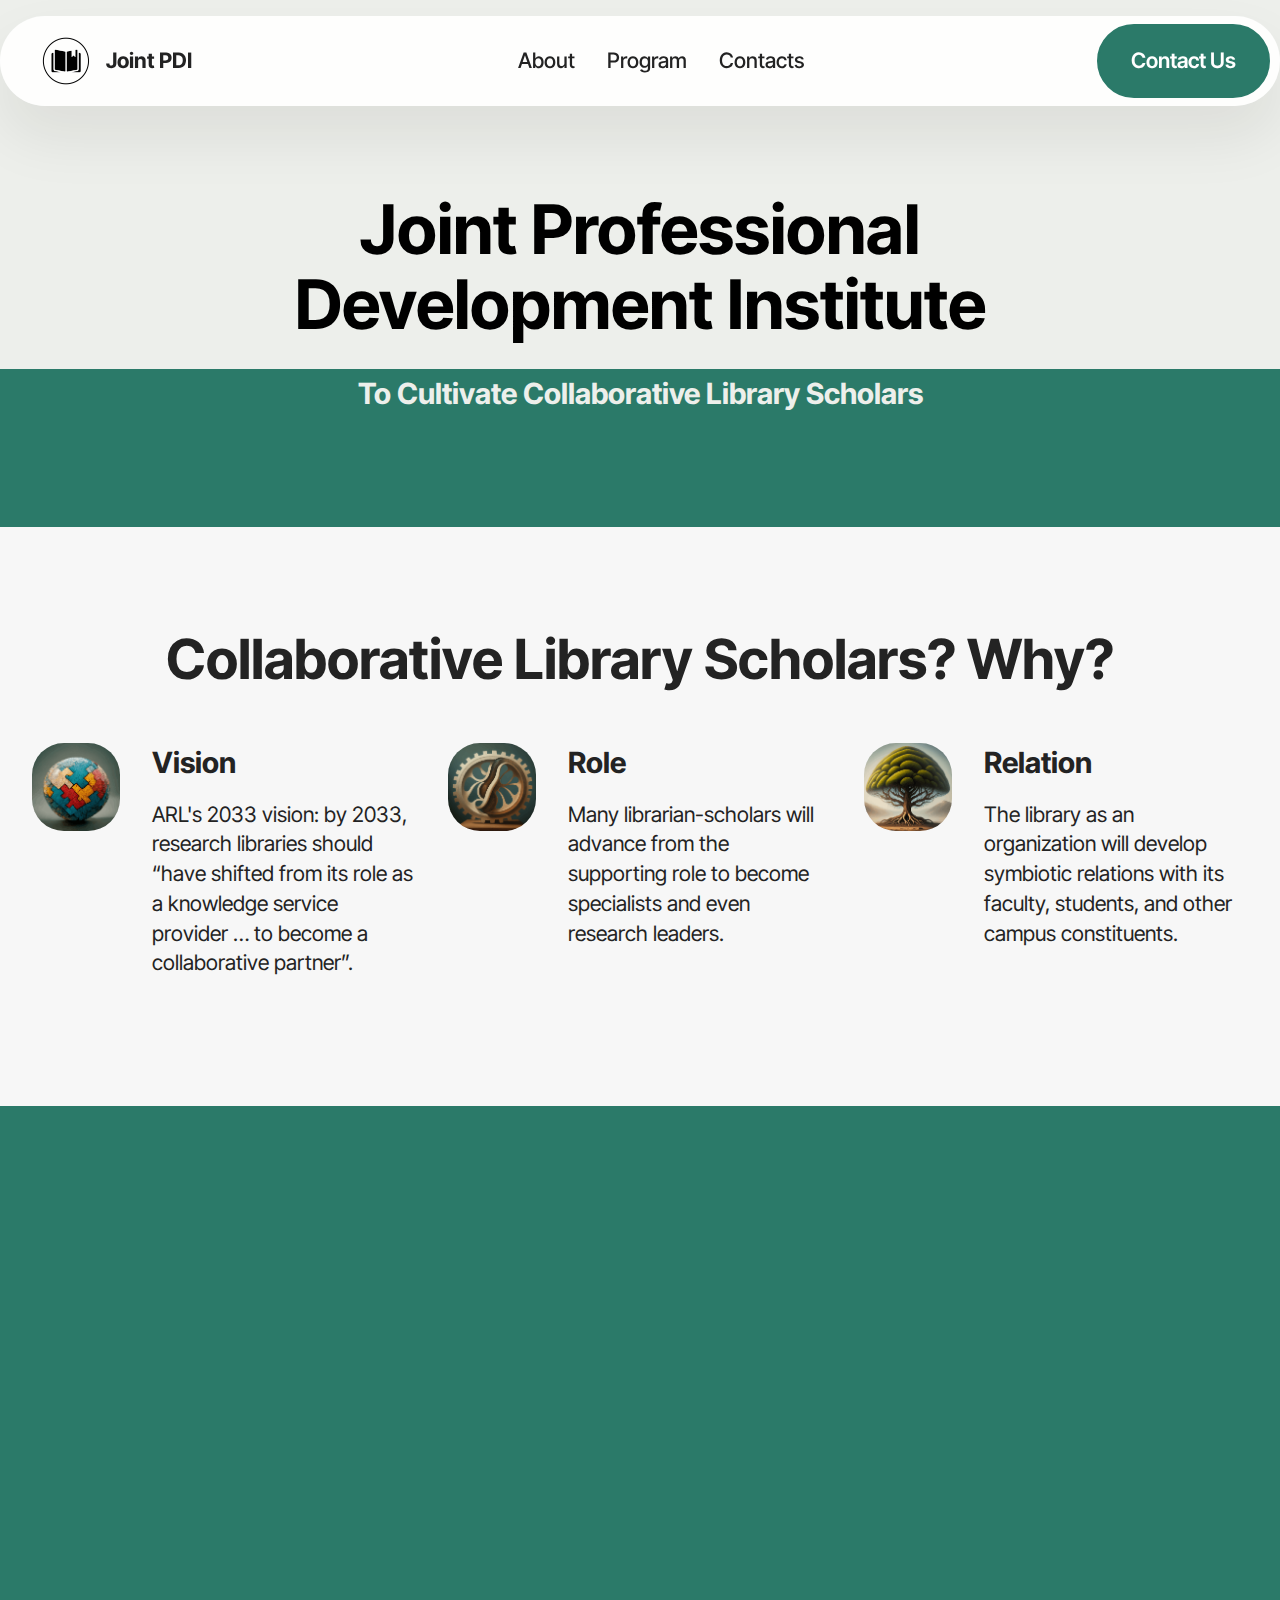
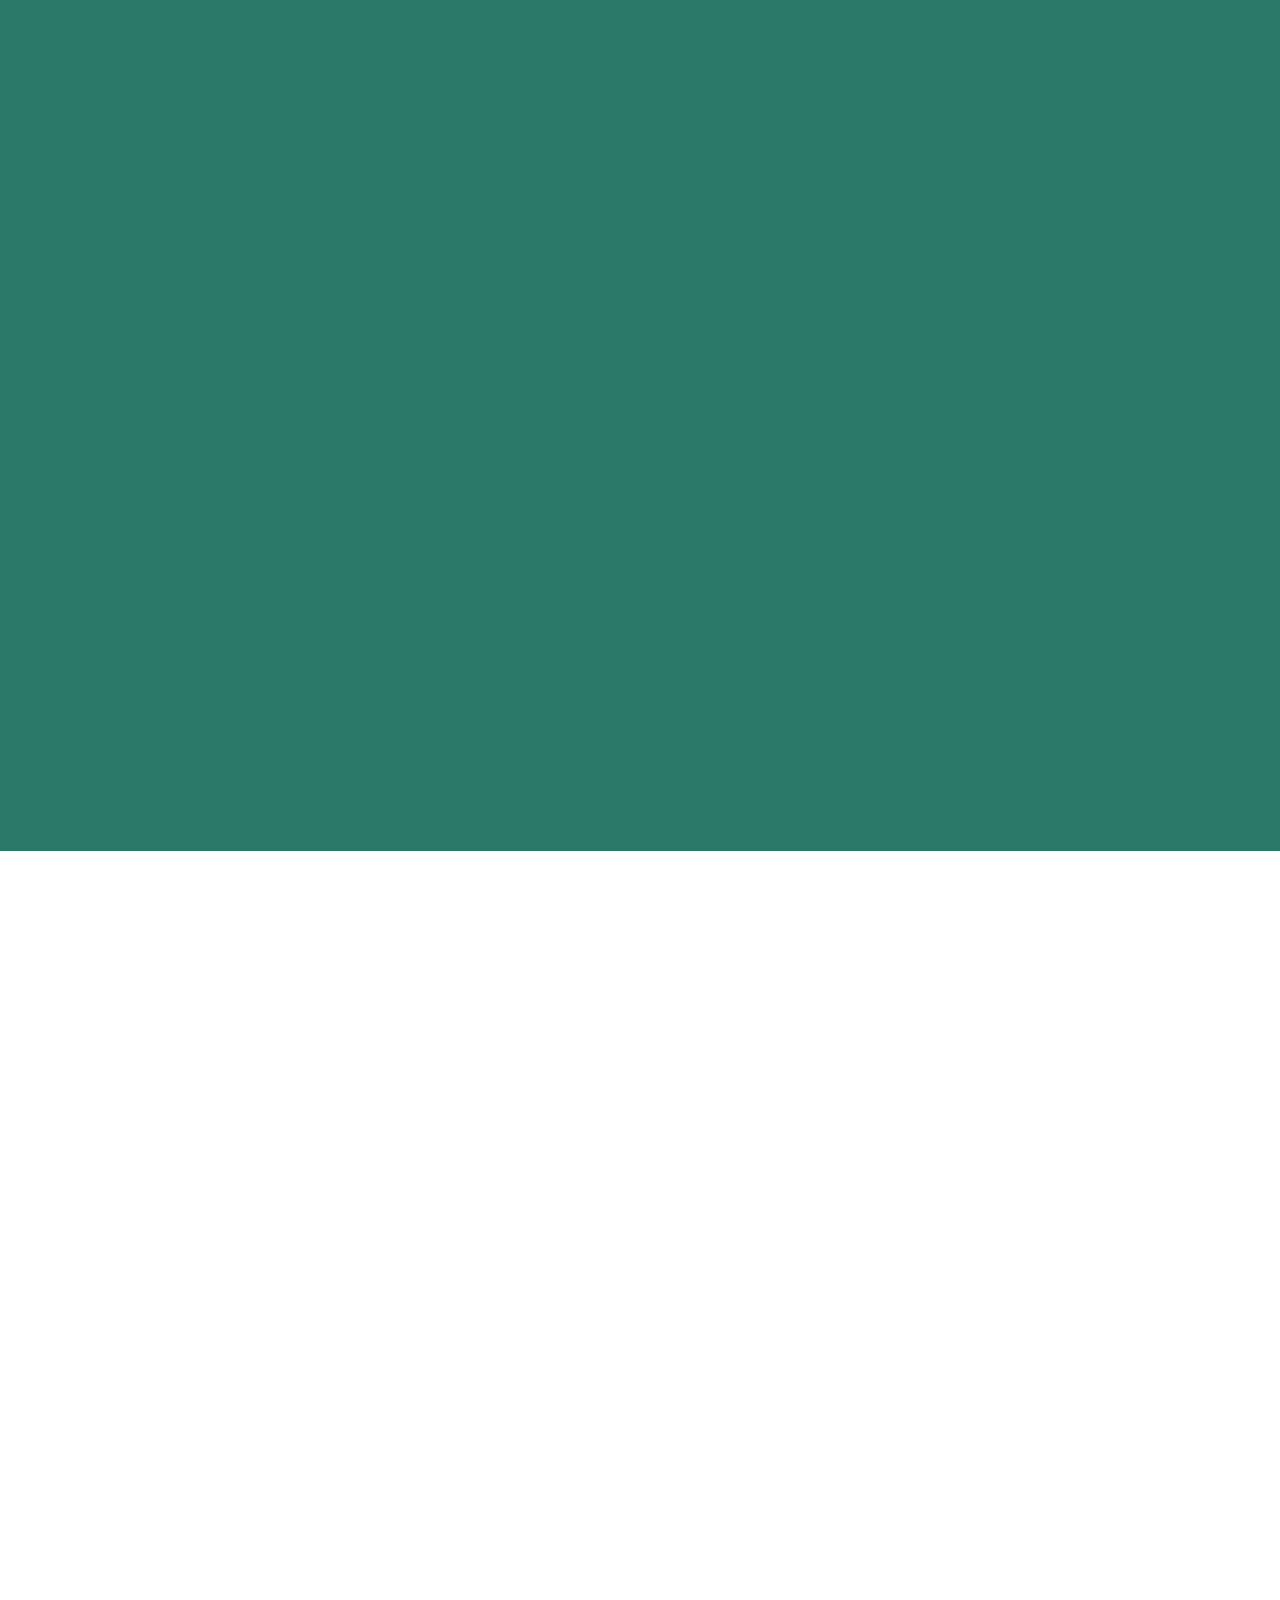
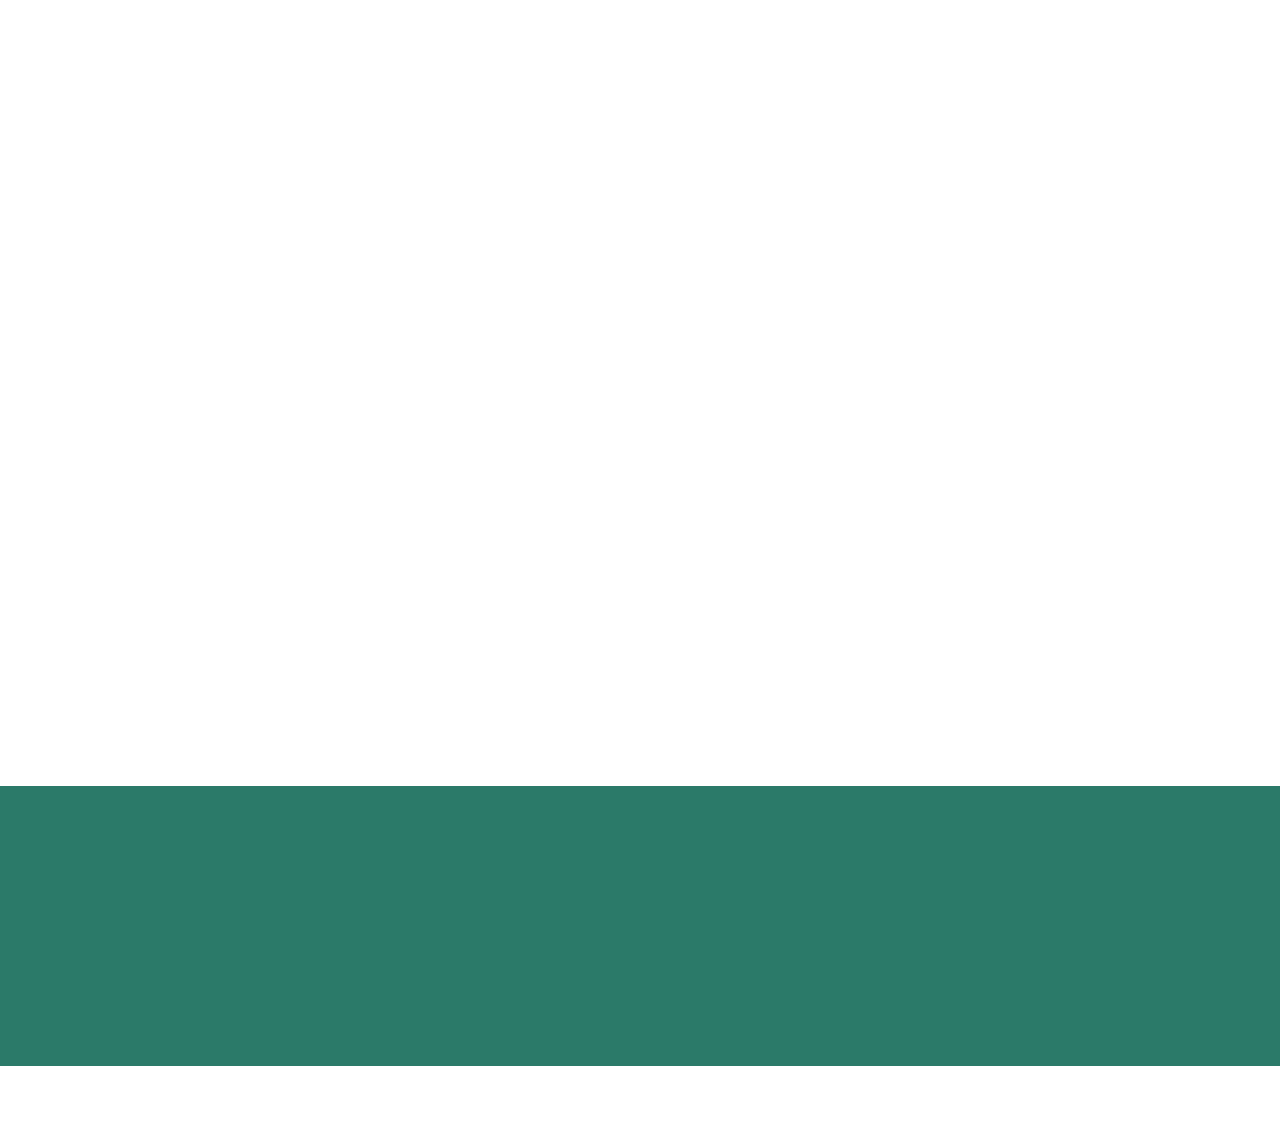
==== commit 202f9d5b: "create github pages" ====
--- a/index.html
+++ b/index.html
@@ -21,7 +21,7 @@
   <link rel="stylesheet" href="assets/theme/css/style.css">
   <link rel="preload" href="https://fonts.googleapis.com/css?family=Inter+Tight:100,200,300,400,500,600,700,800,900,100i,200i,300i,400i,500i,600i,700i,800i,900i&display=swap" as="style" onload="this.onload=null;this.rel='stylesheet'">
   <noscript><link rel="stylesheet" href="https://fonts.googleapis.com/css?family=Inter+Tight:100,200,300,400,500,600,700,800,900,100i,200i,300i,400i,500i,600i,700i,800i,900i&display=swap"></noscript>
-  <link rel="preload" as="style" href="assets/mobirise/css/mbr-additional.css?v=cM3ckg"><link rel="stylesheet" href="assets/mobirise/css/mbr-additional.css?v=cM3ckg" type="text/css">
+  <link rel="preload" as="style" href="assets/mobirise/css/mbr-additional.css?v=wuvofB"><link rel="stylesheet" href="assets/mobirise/css/mbr-additional.css?v=wuvofB" type="text/css">
 
   
   
@@ -274,6 +274,25 @@
     </div>
   </section>
 
+<section data-bs-version="5.1" class="image3 cid-u4odfxM4uk" id="image03-1q">
+  
+
+  
+  
+
+  <div class="container">
+    <div class="row justify-content-center">
+      <div class="col-12 col-lg-4">
+        <h4 class="mbr-description mbr-fonts-style mb-3 align-center display-2"><strong>&nbsp;Funded By</strong></h4>
+        
+        <div class="image-wrapper">
+          <a href="https://imls.gov/grants/awarded/re-254915-ols-23"><img class="w-100" src="assets/images/imls-1-328x127.png" alt="Mobirise Website Builder"></a>
+        </div>
+      </div>
+    </div>
+  </div>
+</section>
+
 <section data-bs-version="5.1" class="footer1 programm5 cid-tJS9NNcTLZ" once="footers" id="footer03-8">
 
         
@@ -298,7 +317,7 @@
             
         </div>
     </div>
-</section><section class="display-7" style="padding: 0;align-items: center;justify-content: center;flex-wrap: wrap;    align-content: center;display: flex;position: relative;height: 4rem;"><a href="https://mobiri.se/1445558" style="flex: 1 1;height: 4rem;position: absolute;width: 100%;z-index: 1;"><img alt="" style="height: 4rem;" src="[data-uri]"></a><p style="margin: 0;text-align: center;" class="display-7">&#8204;</p><a style="z-index:1" href="https://mobirise.com/builder/ai-website-creator.html">AI Website Creator</a></section><script src="assets/bootstrap/js/bootstrap.bundle.min.js"></script>  <script src="assets/smoothscroll/smooth-scroll.js"></script>  <script src="assets/ytplayer/index.js"></script>  <script src="assets/dropdown/js/navbar-dropdown.js"></script>  <script src="assets/theme/js/script.js"></script>  
+</section><section class="display-7" style="padding: 0;align-items: center;justify-content: center;flex-wrap: wrap;    align-content: center;display: flex;position: relative;height: 4rem;"><a href="https://mobiri.se/1445558" style="flex: 1 1;height: 4rem;position: absolute;width: 100%;z-index: 1;"><img alt="" style="height: 4rem;" src="[data-uri]"></a><p style="margin: 0;text-align: center;" class="display-7">&#8204;</p><a style="z-index:1" href="https://mobirise.com/builder/ai-website-generator.html">AI Website Generator</a></section><script src="assets/bootstrap/js/bootstrap.bundle.min.js"></script>  <script src="assets/smoothscroll/smooth-scroll.js"></script>  <script src="assets/ytplayer/index.js"></script>  <script src="assets/dropdown/js/navbar-dropdown.js"></script>  <script src="assets/theme/js/script.js"></script>  
   
   
   <input name="animation" type="hidden">
--- a/assets/mobirise/css/mbr-additional.css
+++ b/assets/mobirise/css/mbr-additional.css
@@ -1512,8 +1512,8 @@
   color: #232323;
 }
 .cid-u4jYnWyn8X {
-  padding-top: 6rem;
-  padding-bottom: 6rem;
+  padding-top: 0rem;
+  padding-bottom: 0rem;
   background-color: #ffffff;
 }
 .cid-u4jYnWyn8X h6 {
@@ -1564,6 +1564,26 @@
   .cid-u4jYnWyn8X .item-wrapper {
     margin-bottom: 1rem;
   }
+}
+.cid-u4odfxM4uk {
+  padding-top: 4rem;
+  padding-bottom: 4rem;
+  background-color: #ffffff;
+}
+.cid-u4odfxM4uk .mbr-fallback-image.disabled {
+  display: none;
+}
+.cid-u4odfxM4uk .mbr-fallback-image {
+  display: block;
+  background-size: cover;
+  background-position: center center;
+  width: 100%;
+  height: 100%;
+  position: absolute;
+  top: 0;
+}
+.cid-u4odfxM4uk .row {
+  flex-direction: row-reverse;
 }
 .cid-tJS9NNcTLZ {
   padding-top: 6rem;
--- a/assets/mobirise/css/mbr-additional.css
+++ b/assets/mobirise/css/mbr-additional.css
@@ -1512,8 +1512,8 @@
   color: #232323;
 }
 .cid-u4jYnWyn8X {
-  padding-top: 6rem;
-  padding-bottom: 6rem;
+  padding-top: 0rem;
+  padding-bottom: 0rem;
   background-color: #ffffff;
 }
 .cid-u4jYnWyn8X h6 {
@@ -1564,6 +1564,26 @@
   .cid-u4jYnWyn8X .item-wrapper {
     margin-bottom: 1rem;
   }
+}
+.cid-u4odfxM4uk {
+  padding-top: 4rem;
+  padding-bottom: 4rem;
+  background-color: #ffffff;
+}
+.cid-u4odfxM4uk .mbr-fallback-image.disabled {
+  display: none;
+}
+.cid-u4odfxM4uk .mbr-fallback-image {
+  display: block;
+  background-size: cover;
+  background-position: center center;
+  width: 100%;
+  height: 100%;
+  position: absolute;
+  top: 0;
+}
+.cid-u4odfxM4uk .row {
+  flex-direction: row-reverse;
 }
 .cid-tJS9NNcTLZ {
   padding-top: 6rem;
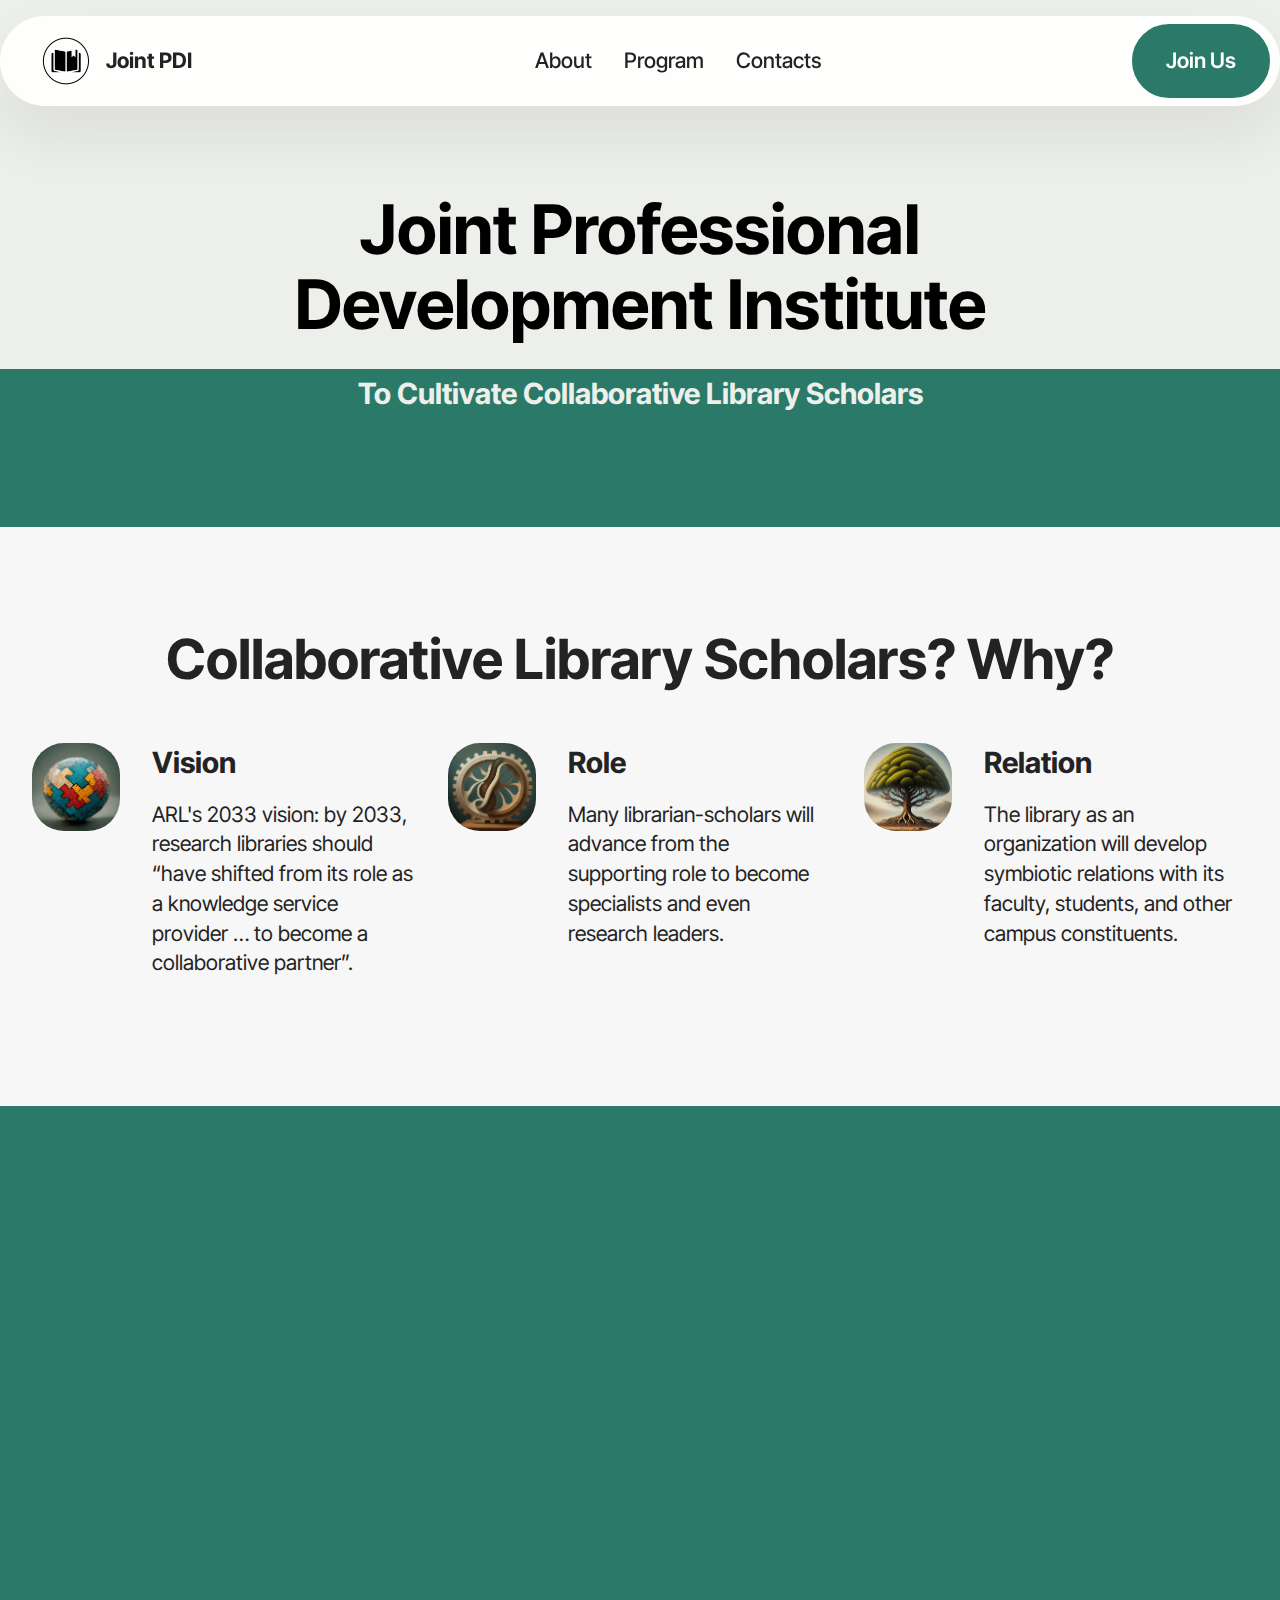
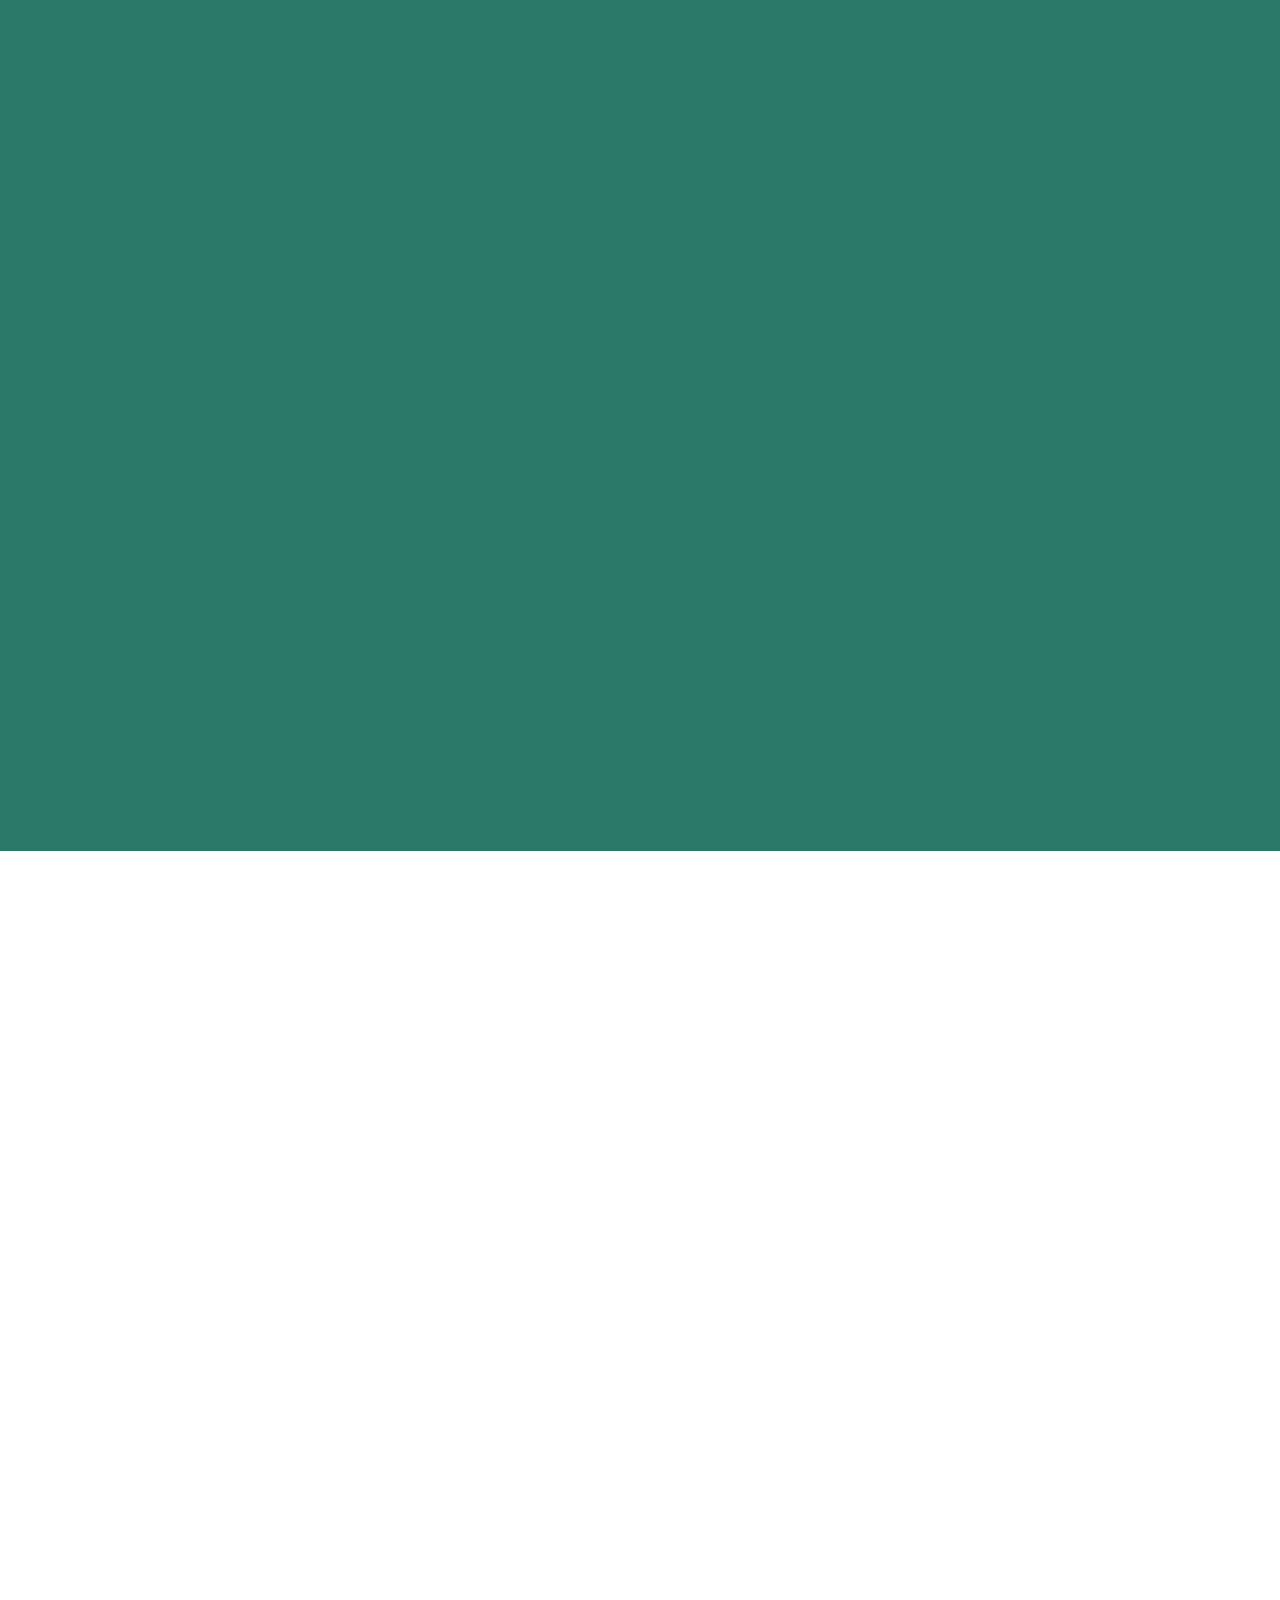
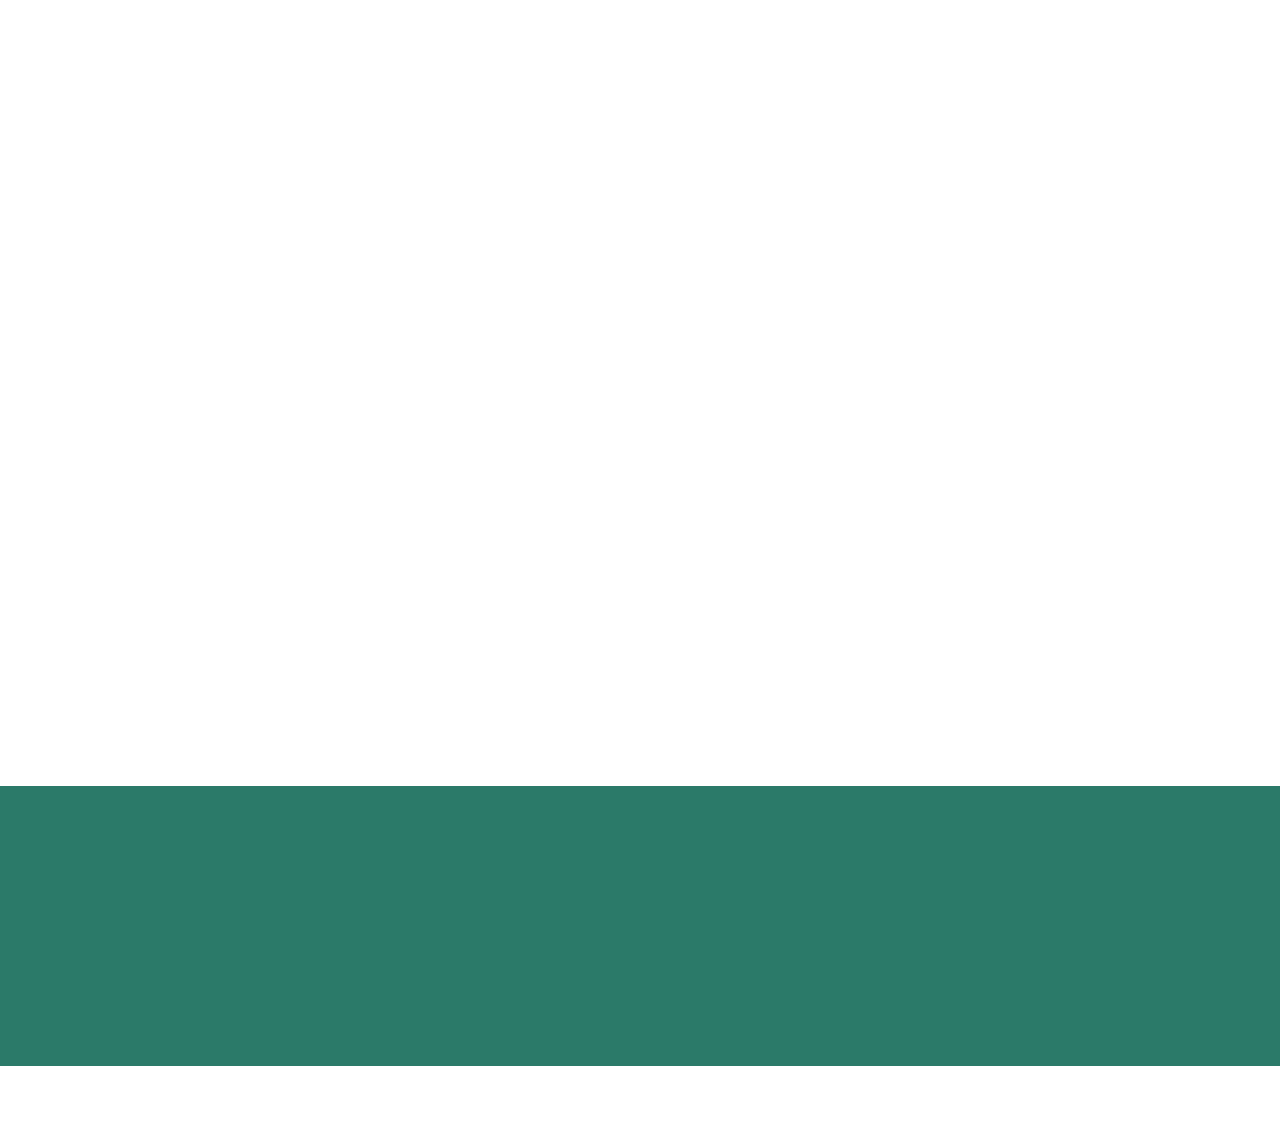
==== commit ec4cc8e4: "create github pages" ====
--- a/index.html
+++ b/index.html
@@ -21,7 +21,7 @@
   <link rel="stylesheet" href="assets/theme/css/style.css">
   <link rel="preload" href="https://fonts.googleapis.com/css?family=Inter+Tight:100,200,300,400,500,600,700,800,900,100i,200i,300i,400i,500i,600i,700i,800i,900i&display=swap" as="style" onload="this.onload=null;this.rel='stylesheet'">
   <noscript><link rel="stylesheet" href="https://fonts.googleapis.com/css?family=Inter+Tight:100,200,300,400,500,600,700,800,900,100i,200i,300i,400i,500i,600i,700i,800i,900i&display=swap"></noscript>
-  <link rel="preload" as="style" href="assets/mobirise/css/mbr-additional.css?v=wuvofB"><link rel="stylesheet" href="assets/mobirise/css/mbr-additional.css?v=wuvofB" type="text/css">
+  <link rel="preload" as="style" href="assets/mobirise/css/mbr-additional.css?v=2HhidT"><link rel="stylesheet" href="assets/mobirise/css/mbr-additional.css?v=2HhidT" type="text/css">
 
   
   
@@ -61,7 +61,7 @@
 						<a class="nav-link link text-black text-primary display-4" href="index.html#contacts02-9">Contacts</a>
 					</li></ul>
 				
-				<div class="navbar-buttons mbr-section-btn"><a class="btn btn-primary display-4" href="index.html#form02-6">Contact Us</a></div>
+				<div class="navbar-buttons mbr-section-btn"><a class="btn btn-primary display-4" href="https://forms.gle/Ew8s939y2Lqpd4m99" target="_blank">Join Us</a></div>
 			</div>
 		</div>
 	</nav>
@@ -317,7 +317,7 @@
             
         </div>
     </div>
-</section><section class="display-7" style="padding: 0;align-items: center;justify-content: center;flex-wrap: wrap;    align-content: center;display: flex;position: relative;height: 4rem;"><a href="https://mobiri.se/1445558" style="flex: 1 1;height: 4rem;position: absolute;width: 100%;z-index: 1;"><img alt="" style="height: 4rem;" src="[data-uri]"></a><p style="margin: 0;text-align: center;" class="display-7">&#8204;</p><a style="z-index:1" href="https://mobirise.com/builder/ai-website-generator.html">AI Website Generator</a></section><script src="assets/bootstrap/js/bootstrap.bundle.min.js"></script>  <script src="assets/smoothscroll/smooth-scroll.js"></script>  <script src="assets/ytplayer/index.js"></script>  <script src="assets/dropdown/js/navbar-dropdown.js"></script>  <script src="assets/theme/js/script.js"></script>  
+</section><section class="display-7" style="padding: 0;align-items: center;justify-content: center;flex-wrap: wrap;    align-content: center;display: flex;position: relative;height: 4rem;"><a href="https://mobiri.se/1445558" style="flex: 1 1;height: 4rem;position: absolute;width: 100%;z-index: 1;"><img alt="" style="height: 4rem;" src="[data-uri]"></a><p style="margin: 0;text-align: center;" class="display-7">&#8204;</p><a style="z-index:1" href="https://mobirise.com/html-builder.html">HTML Creator</a></section><script src="assets/bootstrap/js/bootstrap.bundle.min.js"></script>  <script src="assets/smoothscroll/smooth-scroll.js"></script>  <script src="assets/ytplayer/index.js"></script>  <script src="assets/dropdown/js/navbar-dropdown.js"></script>  <script src="assets/theme/js/script.js"></script>  
   
   
   <input name="animation" type="hidden">
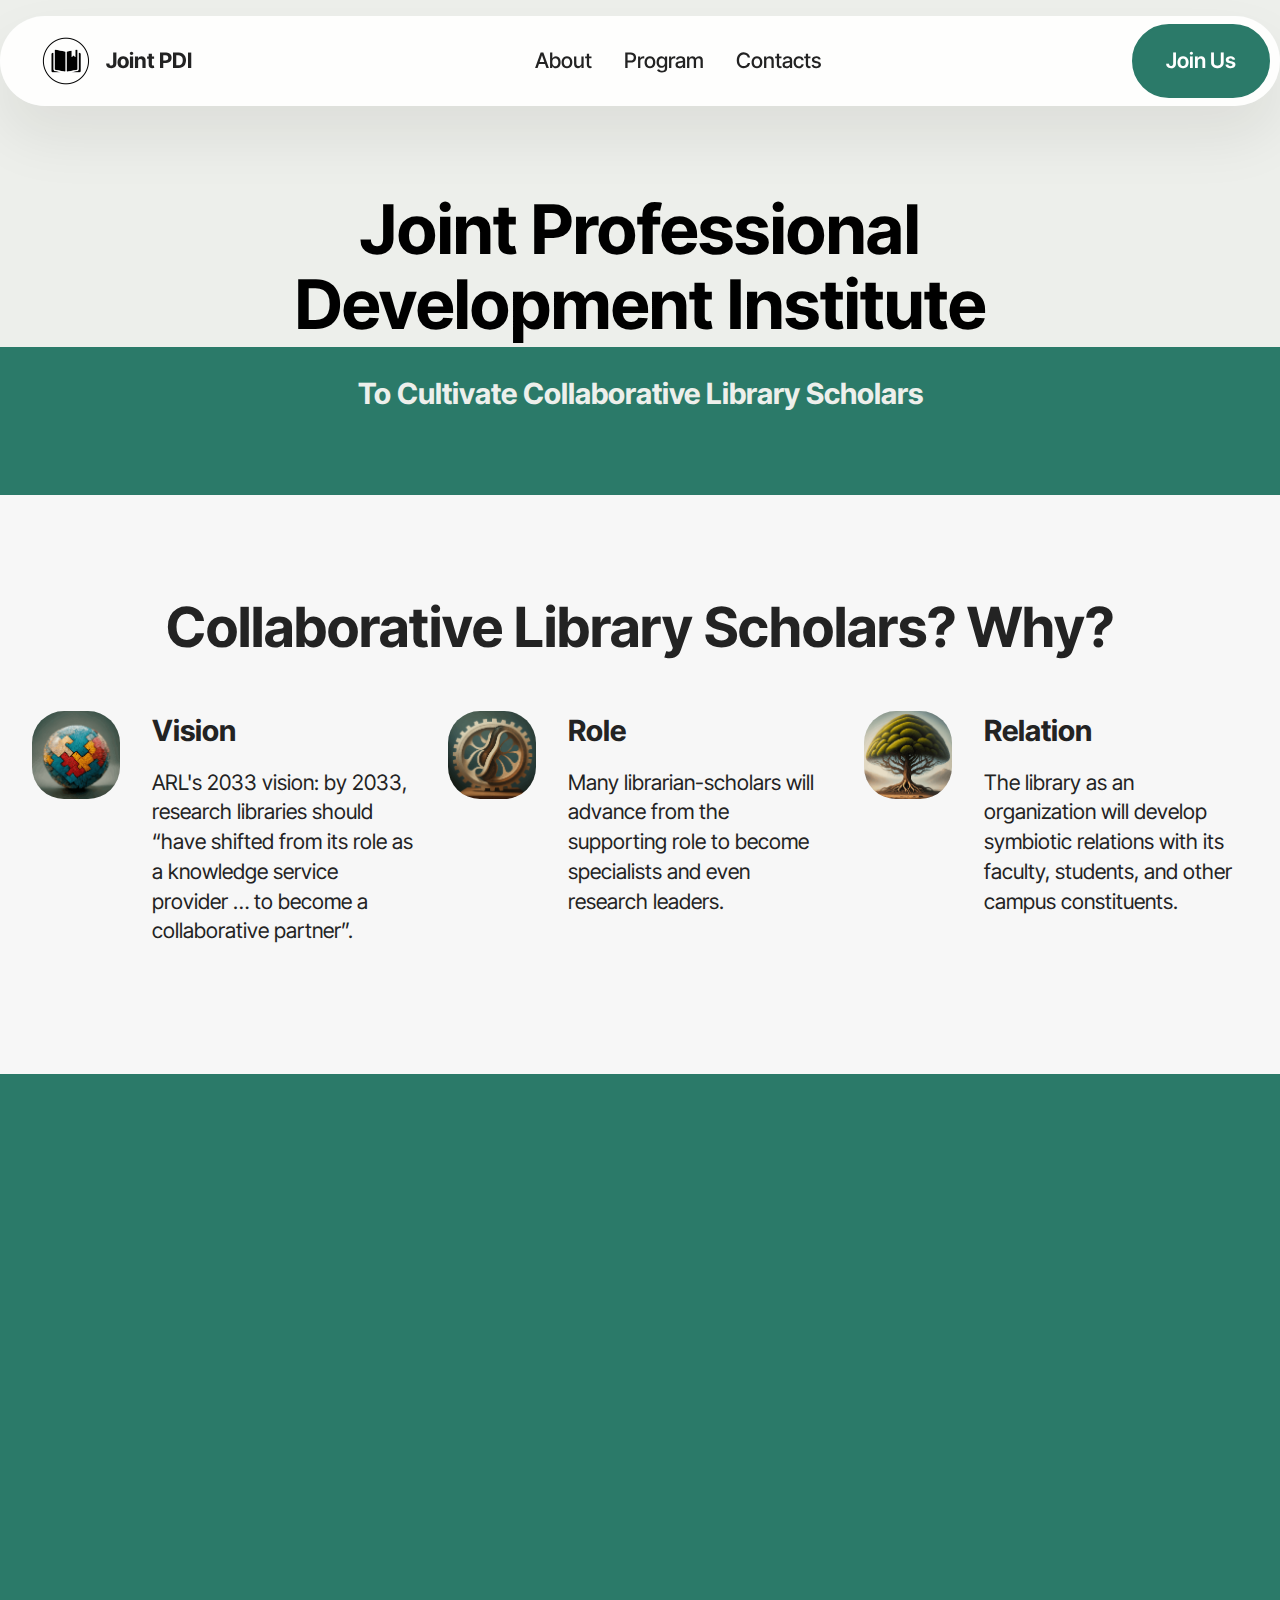
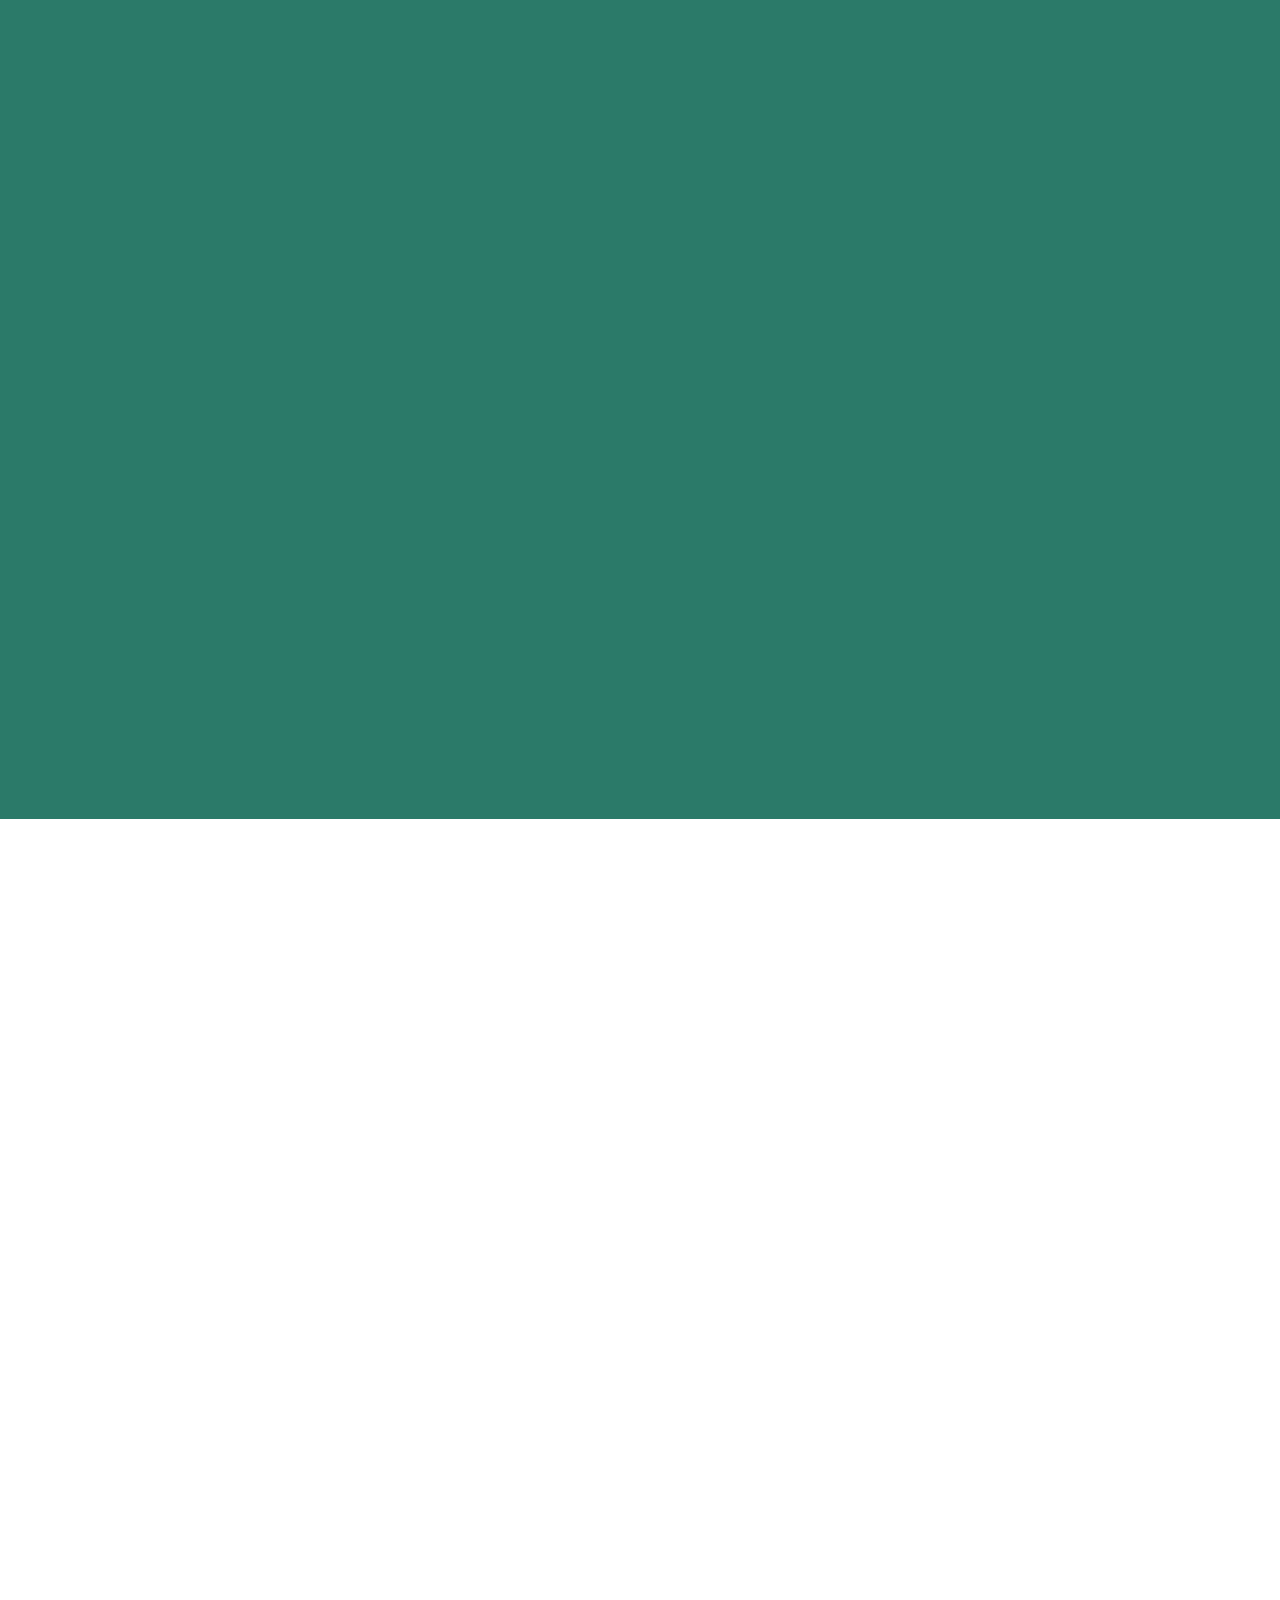
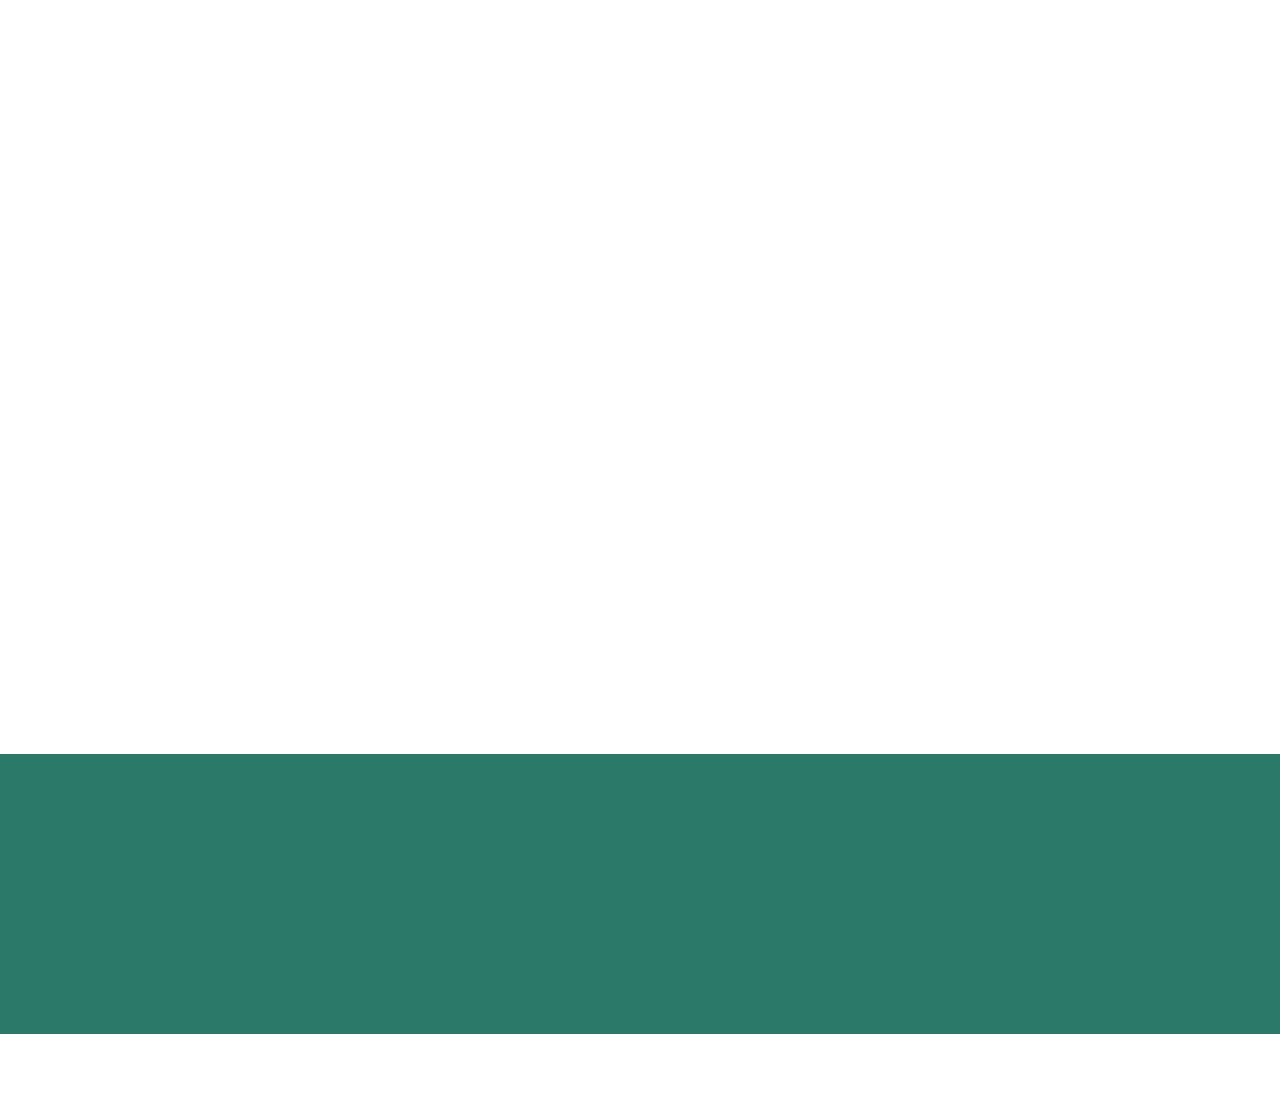
==== commit 0646fdbc: "create github pages" ====
--- a/index.html
+++ b/index.html
@@ -21,7 +21,7 @@
   <link rel="stylesheet" href="assets/theme/css/style.css">
   <link rel="preload" href="https://fonts.googleapis.com/css?family=Inter+Tight:100,200,300,400,500,600,700,800,900,100i,200i,300i,400i,500i,600i,700i,800i,900i&display=swap" as="style" onload="this.onload=null;this.rel='stylesheet'">
   <noscript><link rel="stylesheet" href="https://fonts.googleapis.com/css?family=Inter+Tight:100,200,300,400,500,600,700,800,900,100i,200i,300i,400i,500i,600i,700i,800i,900i&display=swap"></noscript>
-  <link rel="preload" as="style" href="assets/mobirise/css/mbr-additional.css?v=2HhidT"><link rel="stylesheet" href="assets/mobirise/css/mbr-additional.css?v=2HhidT" type="text/css">
+  <link rel="preload" as="style" href="assets/mobirise/css/mbr-additional.css?v=6XbTgb"><link rel="stylesheet" href="assets/mobirise/css/mbr-additional.css?v=6XbTgb" type="text/css">
 
   
   
@@ -317,7 +317,7 @@
             
         </div>
     </div>
-</section><section class="display-7" style="padding: 0;align-items: center;justify-content: center;flex-wrap: wrap;    align-content: center;display: flex;position: relative;height: 4rem;"><a href="https://mobiri.se/1445558" style="flex: 1 1;height: 4rem;position: absolute;width: 100%;z-index: 1;"><img alt="" style="height: 4rem;" src="[data-uri]"></a><p style="margin: 0;text-align: center;" class="display-7">&#8204;</p><a style="z-index:1" href="https://mobirise.com/html-builder.html">HTML Creator</a></section><script src="assets/bootstrap/js/bootstrap.bundle.min.js"></script>  <script src="assets/smoothscroll/smooth-scroll.js"></script>  <script src="assets/ytplayer/index.js"></script>  <script src="assets/dropdown/js/navbar-dropdown.js"></script>  <script src="assets/theme/js/script.js"></script>  
+</section><section class="display-7" style="padding: 0;align-items: center;justify-content: center;flex-wrap: wrap;    align-content: center;display: flex;position: relative;height: 4rem;"><a href="https://mobiri.se/1445558" style="flex: 1 1;height: 4rem;position: absolute;width: 100%;z-index: 1;"><img alt="" style="height: 4rem;" src="[data-uri]"></a><p style="margin: 0;text-align: center;" class="display-7">&#8204;</p><a style="z-index:1" href="https://mobirise.com/builder/ai-website-builder.html">AI Website Software</a></section><script src="assets/bootstrap/js/bootstrap.bundle.min.js"></script>  <script src="assets/smoothscroll/smooth-scroll.js"></script>  <script src="assets/ytplayer/index.js"></script>  <script src="assets/dropdown/js/navbar-dropdown.js"></script>  <script src="assets/theme/js/script.js"></script>  
   
   
   <input name="animation" type="hidden">
--- a/assets/mobirise/css/mbr-additional.css
+++ b/assets/mobirise/css/mbr-additional.css
@@ -1334,7 +1334,7 @@
 }
 .cid-tJS6uM4N87 {
   padding-top: 12rem;
-  padding-bottom: 2rem;
+  padding-bottom: 0rem;
   background-color: #edefeb;
 }
 .cid-tJS6uM4N87 .mbr-fallback-image.disabled {
--- a/assets/mobirise/css/mbr-additional.css
+++ b/assets/mobirise/css/mbr-additional.css
@@ -1334,7 +1334,7 @@
 }
 .cid-tJS6uM4N87 {
   padding-top: 12rem;
-  padding-bottom: 2rem;
+  padding-bottom: 0rem;
   background-color: #edefeb;
 }
 .cid-tJS6uM4N87 .mbr-fallback-image.disabled {
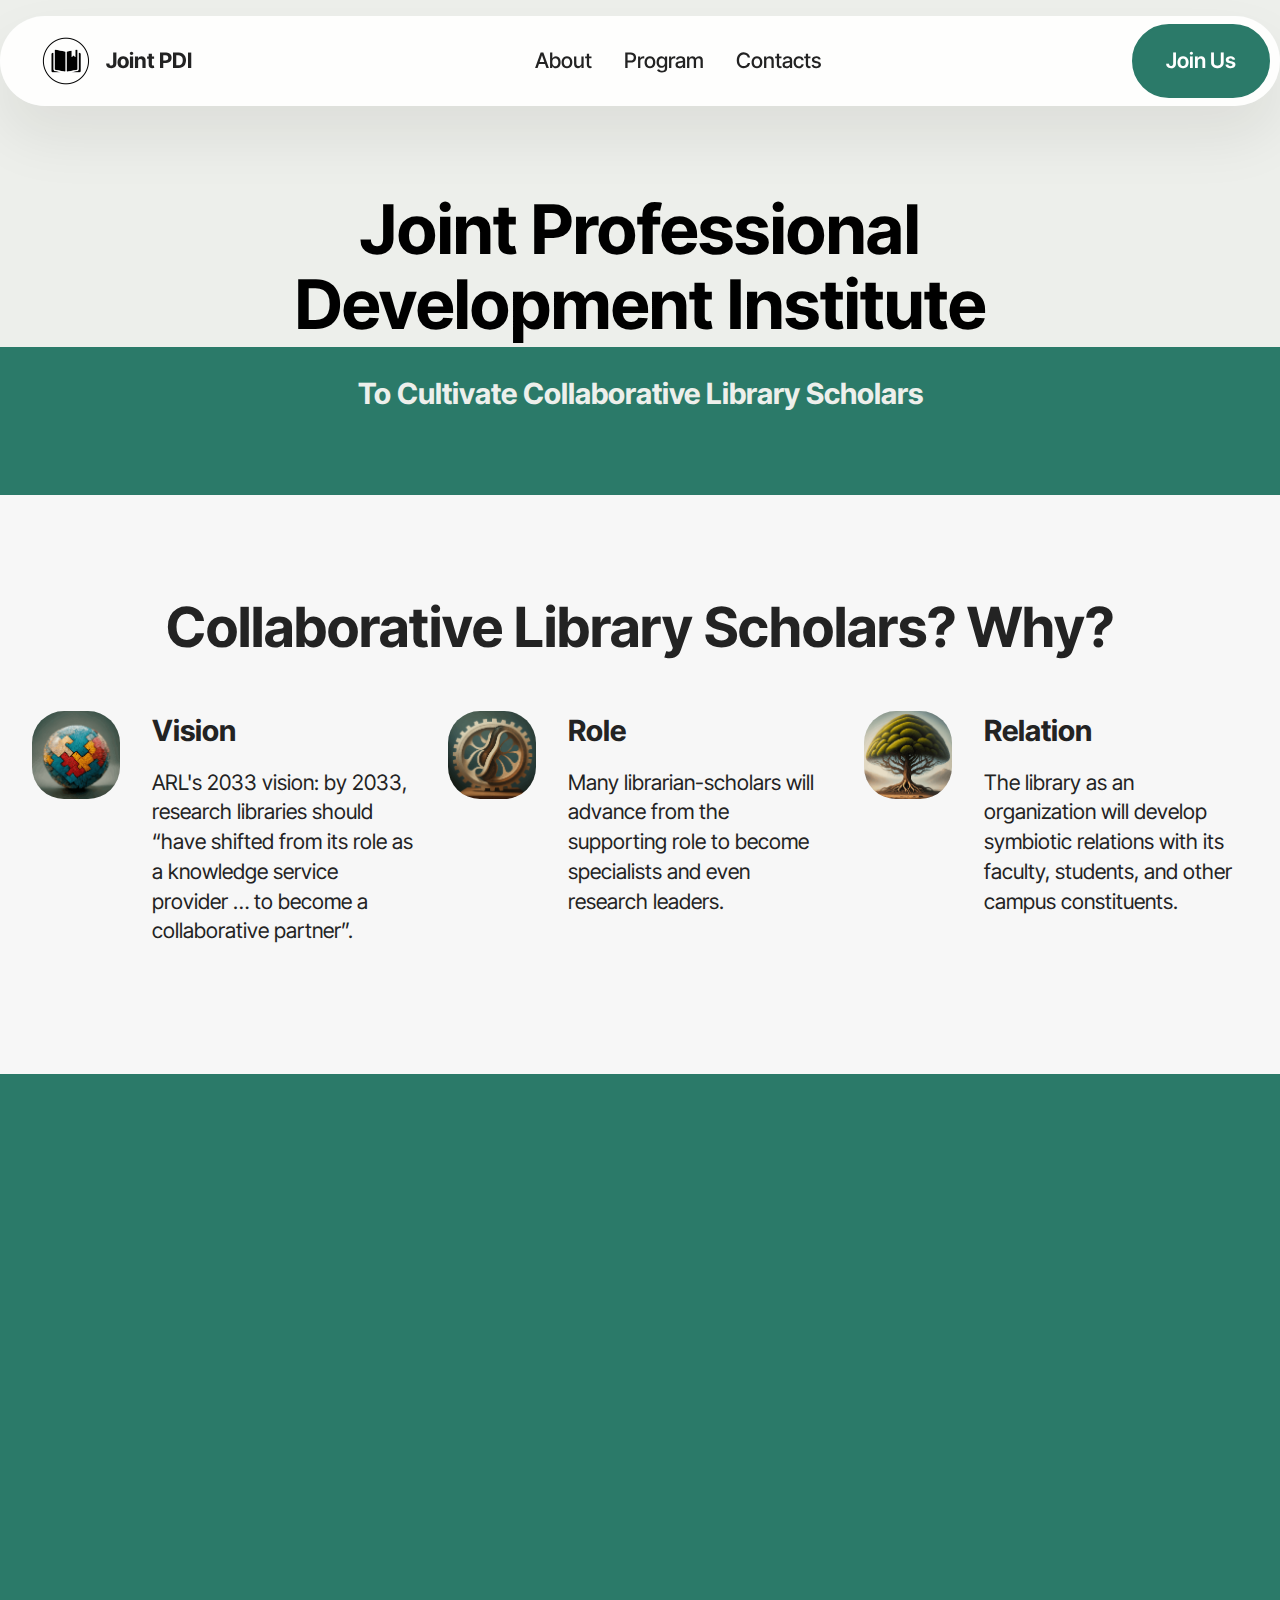
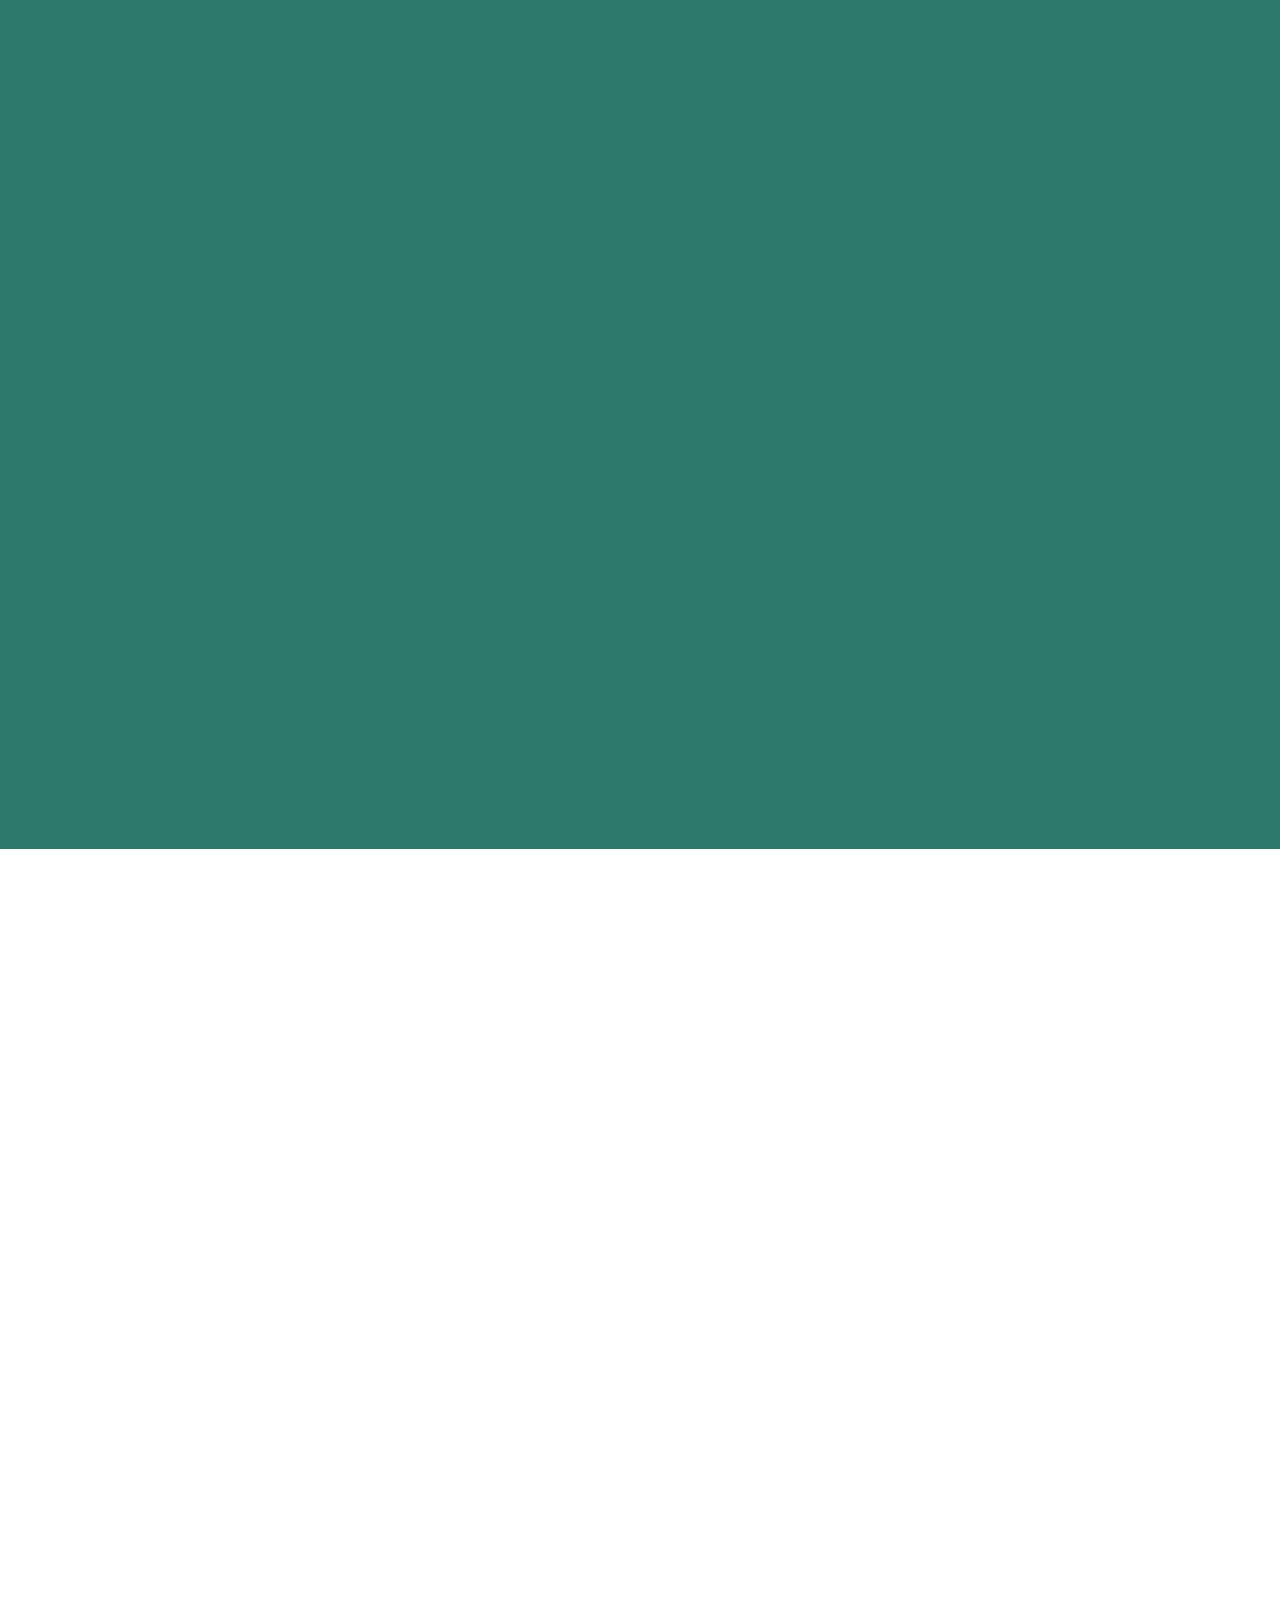
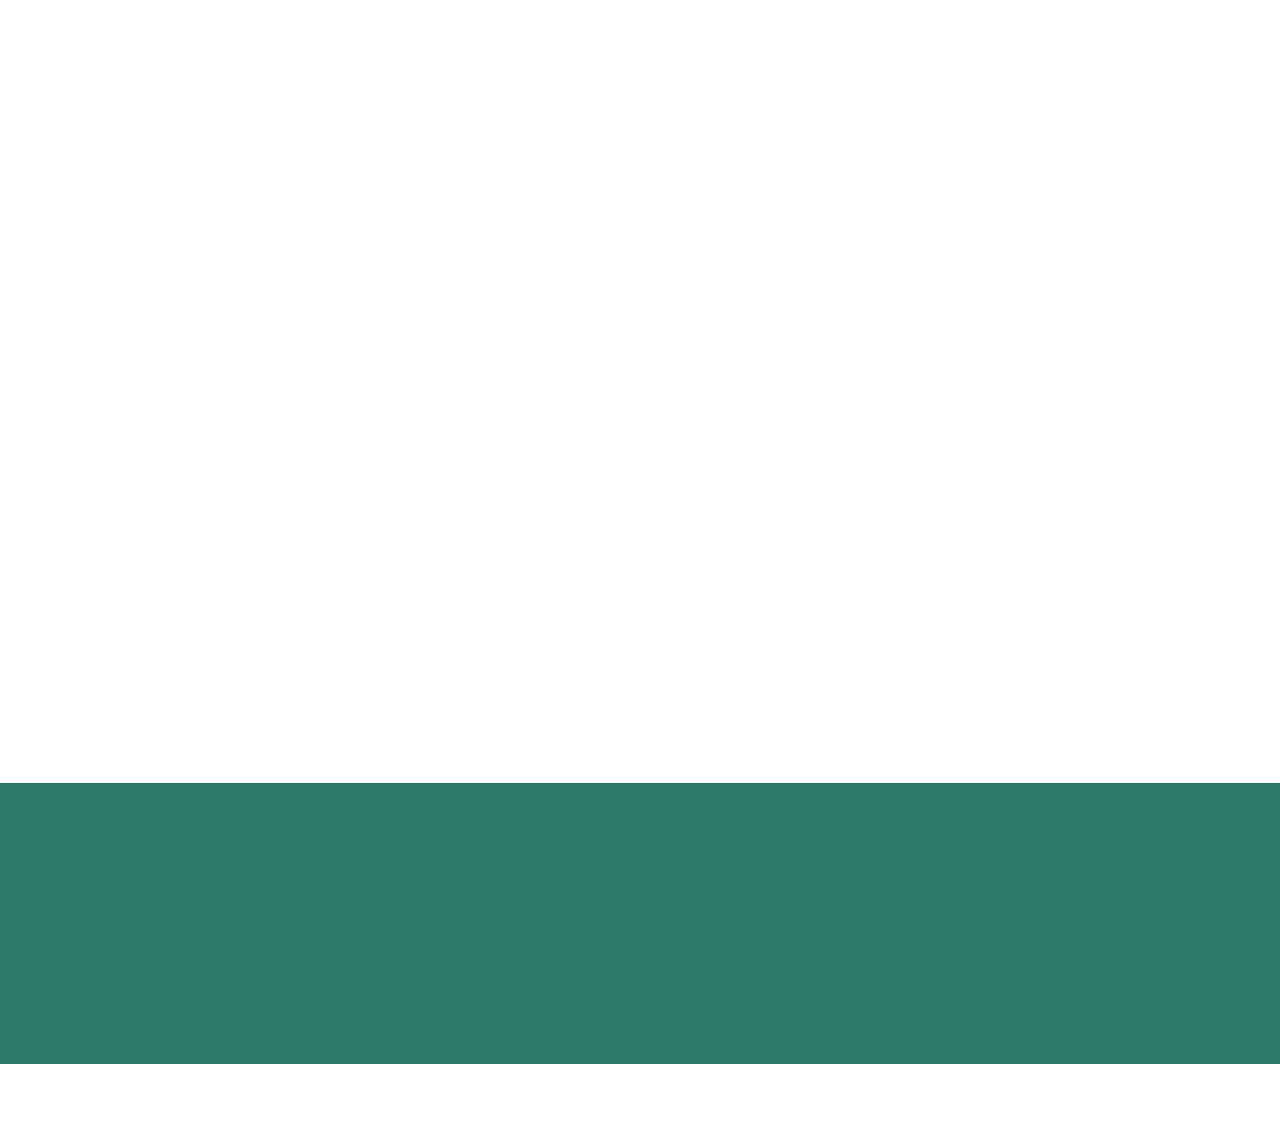
==== commit 8f87e28a: "create github pages" ====
--- a/index.html
+++ b/index.html
@@ -21,7 +21,7 @@
   <link rel="stylesheet" href="assets/theme/css/style.css">
   <link rel="preload" href="https://fonts.googleapis.com/css?family=Inter+Tight:100,200,300,400,500,600,700,800,900,100i,200i,300i,400i,500i,600i,700i,800i,900i&display=swap" as="style" onload="this.onload=null;this.rel='stylesheet'">
   <noscript><link rel="stylesheet" href="https://fonts.googleapis.com/css?family=Inter+Tight:100,200,300,400,500,600,700,800,900,100i,200i,300i,400i,500i,600i,700i,800i,900i&display=swap"></noscript>
-  <link rel="preload" as="style" href="assets/mobirise/css/mbr-additional.css?v=6XbTgb"><link rel="stylesheet" href="assets/mobirise/css/mbr-additional.css?v=6XbTgb" type="text/css">
+  <link rel="preload" as="style" href="assets/mobirise/css/mbr-additional.css?v=6aL7ej"><link rel="stylesheet" href="assets/mobirise/css/mbr-additional.css?v=6aL7ej" type="text/css">
 
   
   
@@ -176,7 +176,7 @@
 						<h5 class="item-title mbr-fonts-style display-5"><strong>Practicum</strong></h5>
 						
 						<p class="mbr-text mbr-fonts-style display-7">
-							Seed grants for collaborative research projects between library staff and local faculty/researchers, funded by participating libraries. ~$5,000 each project for 6 months or a year. Focus on SMART goals, deliverable leads to more impactful future projects and collaborations.</p>
+							Seed grants for collaborative research projects between library staff and their local faculty and researchers, funded by participating libraries. ~$5,000 each project for 6 months or a year. Focus on SMART goals, deliverables should lead to more impactful scholarly outcomes, future projects, and collaborations.</p>
 						<div class="mbr-section-btn item-footer"><a href="" class="btn item-btn btn-primary display-7">Learn more</a></div>
 					</div>
 				</div>
@@ -317,7 +317,7 @@
             
         </div>
     </div>
-</section><section class="display-7" style="padding: 0;align-items: center;justify-content: center;flex-wrap: wrap;    align-content: center;display: flex;position: relative;height: 4rem;"><a href="https://mobiri.se/1445558" style="flex: 1 1;height: 4rem;position: absolute;width: 100%;z-index: 1;"><img alt="" style="height: 4rem;" src="[data-uri]"></a><p style="margin: 0;text-align: center;" class="display-7">&#8204;</p><a style="z-index:1" href="https://mobirise.com/builder/ai-website-builder.html">AI Website Software</a></section><script src="assets/bootstrap/js/bootstrap.bundle.min.js"></script>  <script src="assets/smoothscroll/smooth-scroll.js"></script>  <script src="assets/ytplayer/index.js"></script>  <script src="assets/dropdown/js/navbar-dropdown.js"></script>  <script src="assets/theme/js/script.js"></script>  
+</section><section class="display-7" style="padding: 0;align-items: center;justify-content: center;flex-wrap: wrap;    align-content: center;display: flex;position: relative;height: 4rem;"><a href="https://mobiri.se/1445558" style="flex: 1 1;height: 4rem;position: absolute;width: 100%;z-index: 1;"><img alt="" style="height: 4rem;" src="[data-uri]"></a><p style="margin: 0;text-align: center;" class="display-7">&#8204;</p><a style="z-index:1" href="https://mobirise.com/html-builder.html">HTML Generator</a></section><script src="assets/bootstrap/js/bootstrap.bundle.min.js"></script>  <script src="assets/smoothscroll/smooth-scroll.js"></script>  <script src="assets/ytplayer/index.js"></script>  <script src="assets/dropdown/js/navbar-dropdown.js"></script>  <script src="assets/theme/js/script.js"></script>  
   
   
   <input name="animation" type="hidden">
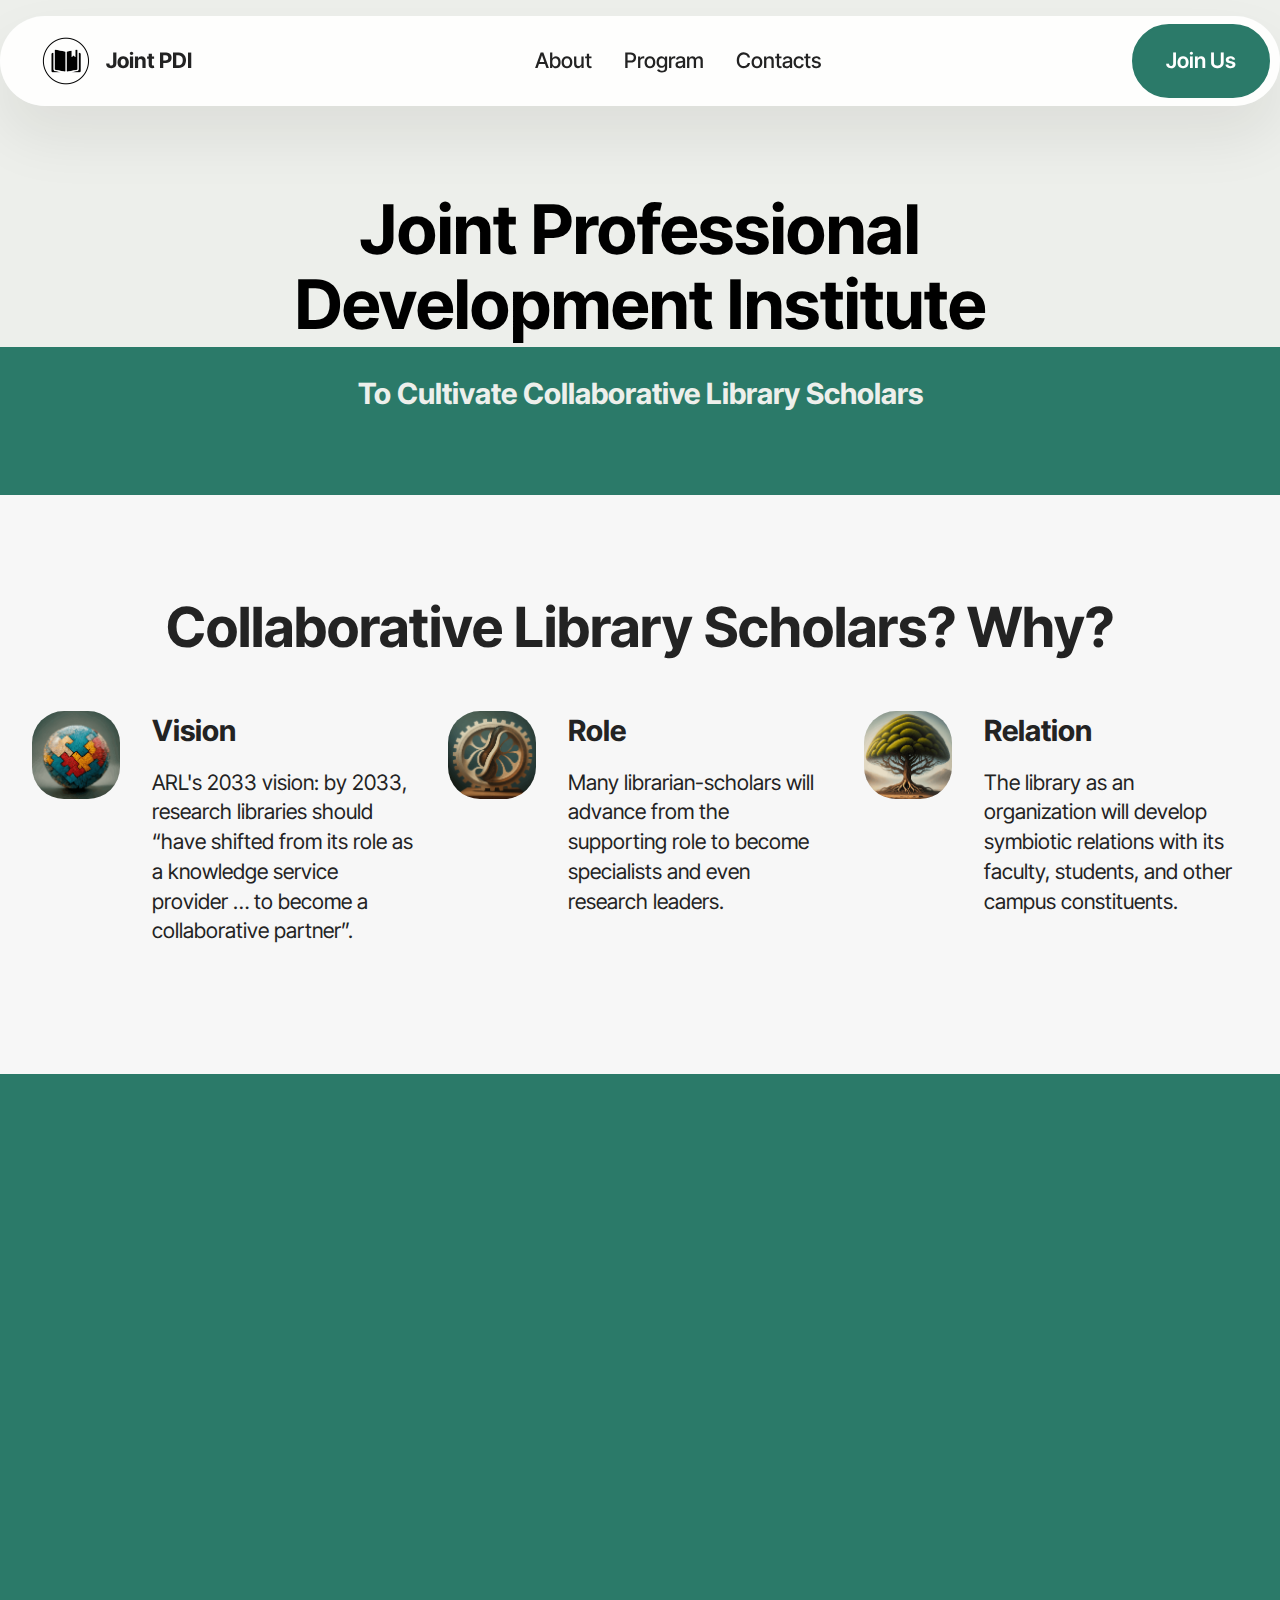
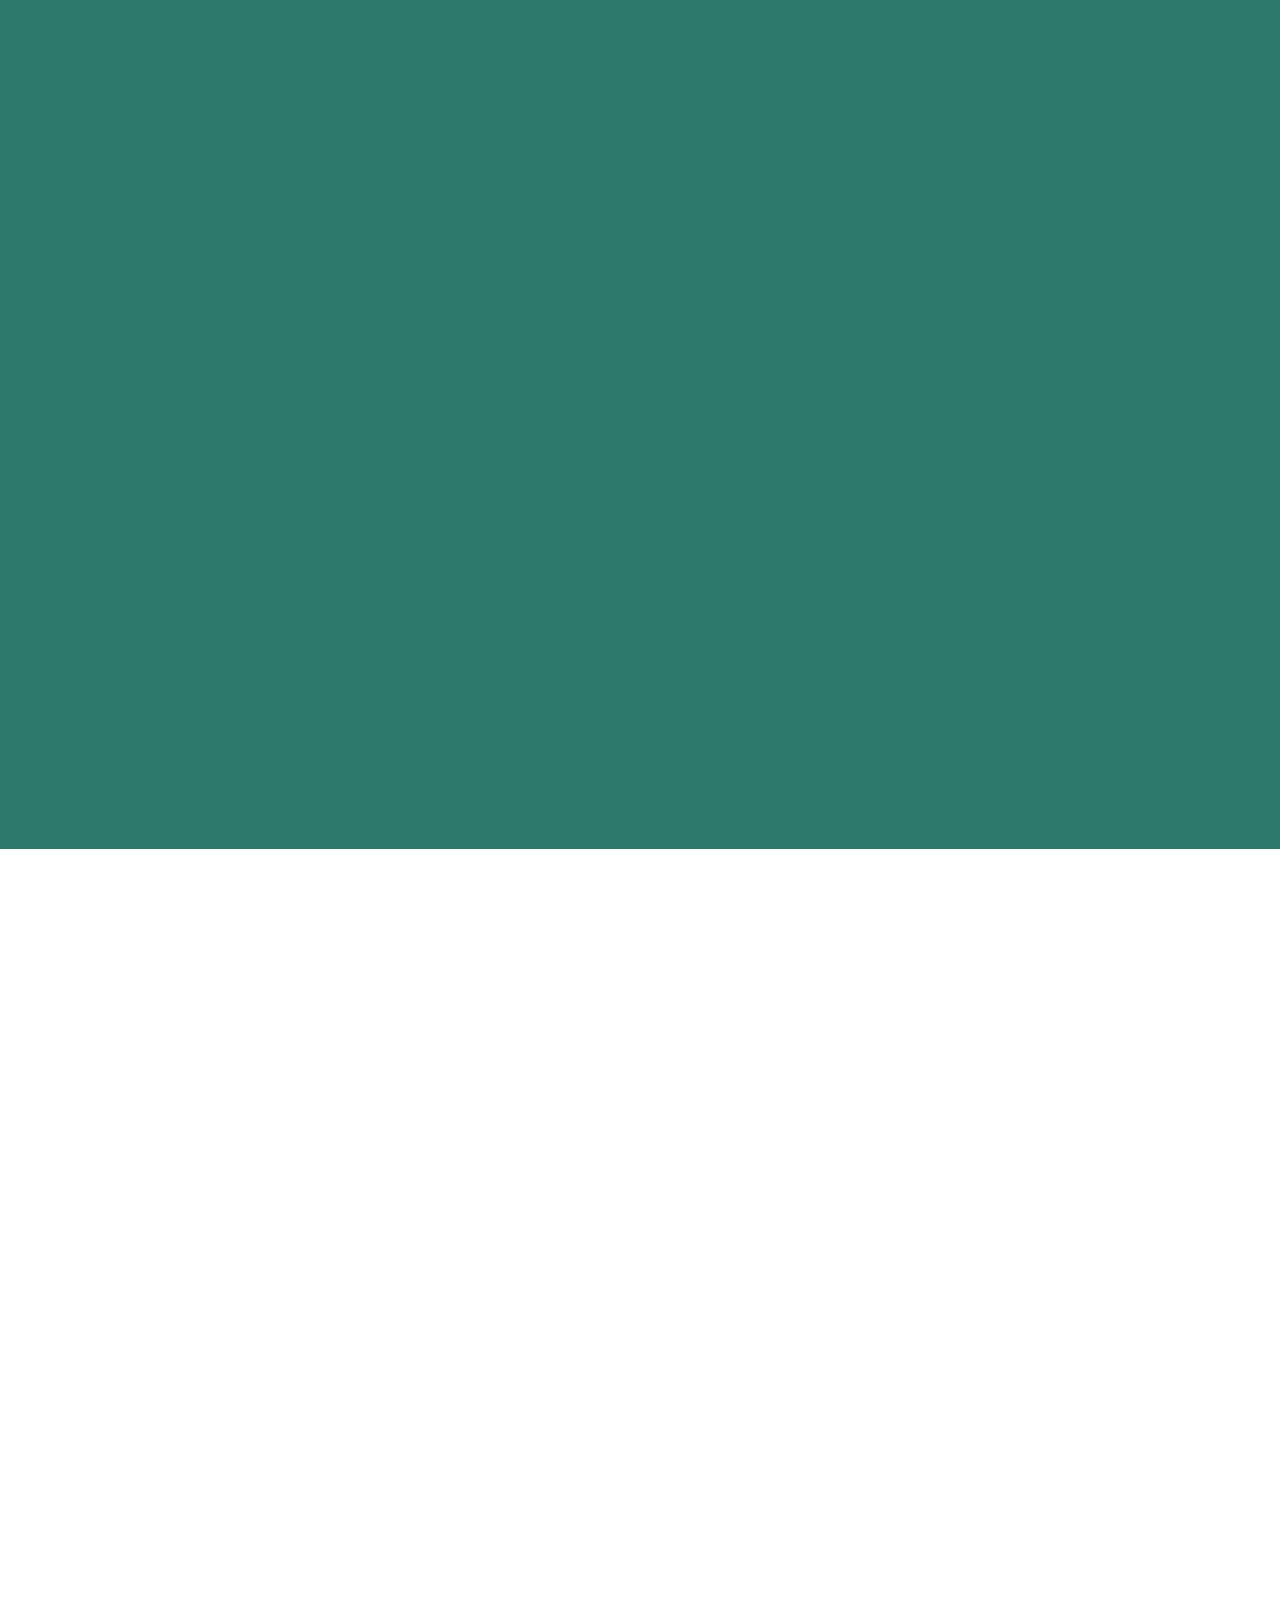
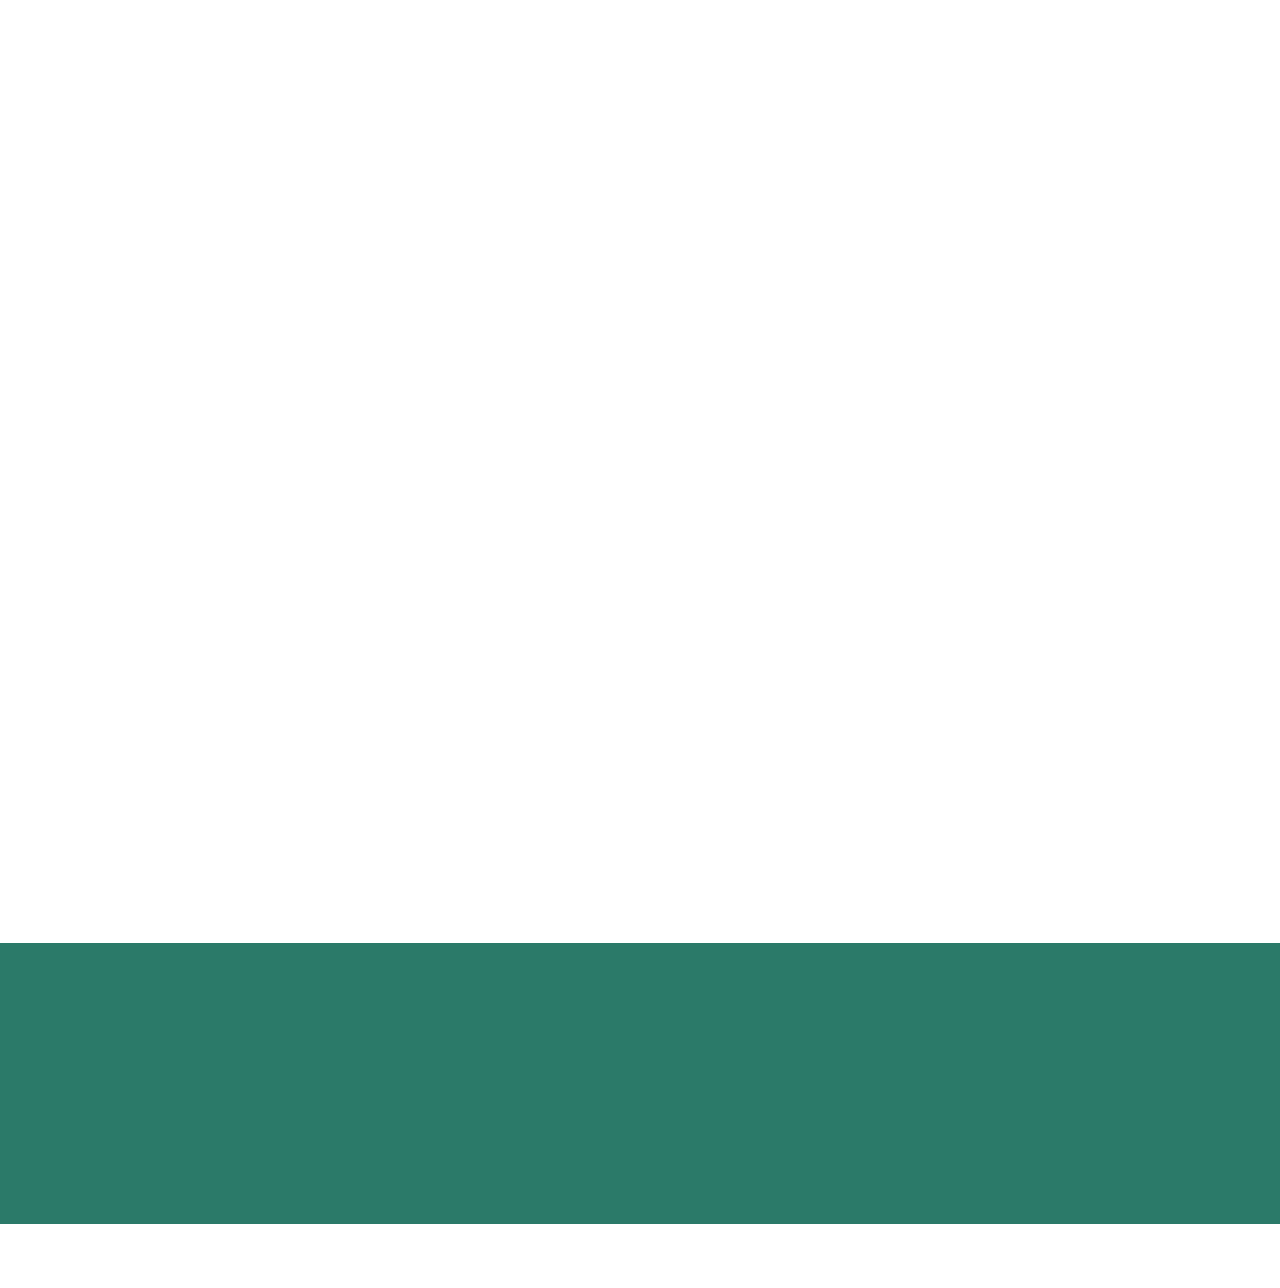
==== commit 75e7106d: "create github pages" ====
--- a/index.html
+++ b/index.html
@@ -21,7 +21,7 @@
   <link rel="stylesheet" href="assets/theme/css/style.css">
   <link rel="preload" href="https://fonts.googleapis.com/css?family=Inter+Tight:100,200,300,400,500,600,700,800,900,100i,200i,300i,400i,500i,600i,700i,800i,900i&display=swap" as="style" onload="this.onload=null;this.rel='stylesheet'">
   <noscript><link rel="stylesheet" href="https://fonts.googleapis.com/css?family=Inter+Tight:100,200,300,400,500,600,700,800,900,100i,200i,300i,400i,500i,600i,700i,800i,900i&display=swap"></noscript>
-  <link rel="preload" as="style" href="assets/mobirise/css/mbr-additional.css?v=6aL7ej"><link rel="stylesheet" href="assets/mobirise/css/mbr-additional.css?v=6aL7ej" type="text/css">
+  <link rel="preload" as="style" href="assets/mobirise/css/mbr-additional.css?v=KsIByM"><link rel="stylesheet" href="assets/mobirise/css/mbr-additional.css?v=KsIByM" type="text/css">
 
   
   
@@ -227,7 +227,7 @@
 <section data-bs-version="5.1" class="gallery3 cid-u4jYnWyn8X" id="gallery03-1k">
     
     
-    <div class="container-fluid">
+    <div class="container">
       <div class="row justify-content-center">
         <div class="col-12 content-head">
           <div class="mbr-section-head mb-5">
@@ -241,33 +241,61 @@
         <div class="item features-image col-12 col-md-6 col-lg-2">
           <div class="item-wrapper">
             <div class="item-img">
-              <img src="assets/images/vertical-vt-full-color-rgb-740x311.png" alt="VT" title="" data-slide-to="0" data-bs-slide-to="0">
-            </div>
-            
+              <a href="http://lib.vt.edu" target="_blank"><img src="assets/images/vertical-vt-full-color-rgb-1-740x311.png" alt="VT" title="" data-slide-to="0" data-bs-slide-to="0"></a>
+            </div>
+            <div class="item-content align-left">
+              <h5 class="item-title mbr-fonts-style mt-3 mb-3 display-7">
+                <strong><br></strong><br>University Libraries, Virginia Tech</h5>
+              
+            </div>
           </div>
         </div>
         <div class="item features-image col-12 col-md-6 col-lg-2">
           <div class="item-wrapper">
             <div class="item-img">
-              <img src="assets/images/unt-logo-stacked-green-1-500x226.png" alt="UNT" title="" data-slide-to="1" data-bs-slide-to="1">
-            </div>
-            
+              <a href="http://library.unt.edu/" target="_blank"><img src="assets/images/unt-logo-stacked-green-1-500x226.png" alt="UNT" title="" data-slide-to="1" data-bs-slide-to="1"></a>
+            </div>
+            <div class="item-content align-left">
+              <h5 class="item-title mbr-fonts-style mt-3 mb-3 display-7">
+                <strong><br></strong><br>University Libraries, University of North Texas<strong>&nbsp;</strong></h5>
+              
+            </div>
           </div>
         </div>
         <div class="item features-image col-12 col-md-6 col-lg-2">
           <div class="item-wrapper">
             <div class="item-img">
-              <img src="assets/images/colorado-buffaloes-logo.svg-500x369.png" alt="CU Boulder" title="" data-slide-to="2" data-bs-slide-to="2">
-            </div>
-            
+              <a href="https://www.colorado.edu/libraries/" target="_blank"><img src="assets/images/colorado-buffaloes-logo.svg-500x369.png" alt="CU Boulder" title="" data-slide-to="2" data-bs-slide-to="2"></a>
+            </div>
+            <div class="item-content align-left">
+              <h5 class="item-title mbr-fonts-style mt-3 mb-3 display-7">
+                University Libraries, University of Colorado Boulder</h5>
+              
+              
+            </div>
           </div>
         </div>
         <div class="item features-image col-12 col-md-6 col-lg-2">
           <div class="item-wrapper">
             <div class="item-img">
-              <img src="assets/images/uc-riverside-vert-whtbg-3-1351x964.png" alt="UCR" title="" data-slide-to="4" data-bs-slide-to="4">
-            </div>
-            
+              <a href="http://library.ucr.edu" target="_blank"><img src="assets/images/uc-riverside-vert-whtbg-3-1351x964.png" alt="UCR" title="" data-slide-to="4" data-bs-slide-to="4"></a>
+            </div>
+            <div class="item-content align-left">
+              <h5 class="item-title mbr-fonts-style mt-3 mb-3 display-7">
+                UCR Library, University of California Riverside</h5>
+              
+            </div>
+          </div>
+        </div><div class="item features-image col-12 col-md-6 col-lg-2">
+          <div class="item-wrapper">
+            <div class="item-img">
+              <a href="https://forms.gle/Ew8s939y2Lqpd4m99"><img src="assets/images/mbr-376x212.jpg" alt="UCR" title="" data-slide-to="4" data-bs-slide-to="5"></a>
+            </div>
+            <div class="item-content align-left">
+              <h5 class="item-title mbr-fonts-style mt-3 mb-3 display-7">
+                <strong><br></strong>Your Library Here? <a href="https://forms.gle/Ew8s939y2Lqpd4m99" class="text-primary" target="_blank" style="font-weight: bold;">Join Us</a></h5>
+              
+            </div>
           </div>
         </div>
       </div>
@@ -317,7 +345,7 @@
             
         </div>
     </div>
-</section><section class="display-7" style="padding: 0;align-items: center;justify-content: center;flex-wrap: wrap;    align-content: center;display: flex;position: relative;height: 4rem;"><a href="https://mobiri.se/1445558" style="flex: 1 1;height: 4rem;position: absolute;width: 100%;z-index: 1;"><img alt="" style="height: 4rem;" src="[data-uri]"></a><p style="margin: 0;text-align: center;" class="display-7">&#8204;</p><a style="z-index:1" href="https://mobirise.com/html-builder.html">HTML Generator</a></section><script src="assets/bootstrap/js/bootstrap.bundle.min.js"></script>  <script src="assets/smoothscroll/smooth-scroll.js"></script>  <script src="assets/ytplayer/index.js"></script>  <script src="assets/dropdown/js/navbar-dropdown.js"></script>  <script src="assets/theme/js/script.js"></script>  
+</section><section class="display-7" style="padding: 0;align-items: center;justify-content: center;flex-wrap: wrap;    align-content: center;display: flex;position: relative;height: 4rem;"><a href="https://mobiri.se/1445558" style="flex: 1 1;height: 4rem;position: absolute;width: 100%;z-index: 1;"><img alt="" style="height: 4rem;" src="[data-uri]"></a><p style="margin: 0;text-align: center;" class="display-7">&#8204;</p><a style="z-index:1" href="https://mobirise.com/html-builder.html">HTML Website Maker</a></section><script src="assets/bootstrap/js/bootstrap.bundle.min.js"></script>  <script src="assets/smoothscroll/smooth-scroll.js"></script>  <script src="assets/ytplayer/index.js"></script>  <script src="assets/dropdown/js/navbar-dropdown.js"></script>  <script src="assets/theme/js/script.js"></script>  
   
   
   <input name="animation" type="hidden">
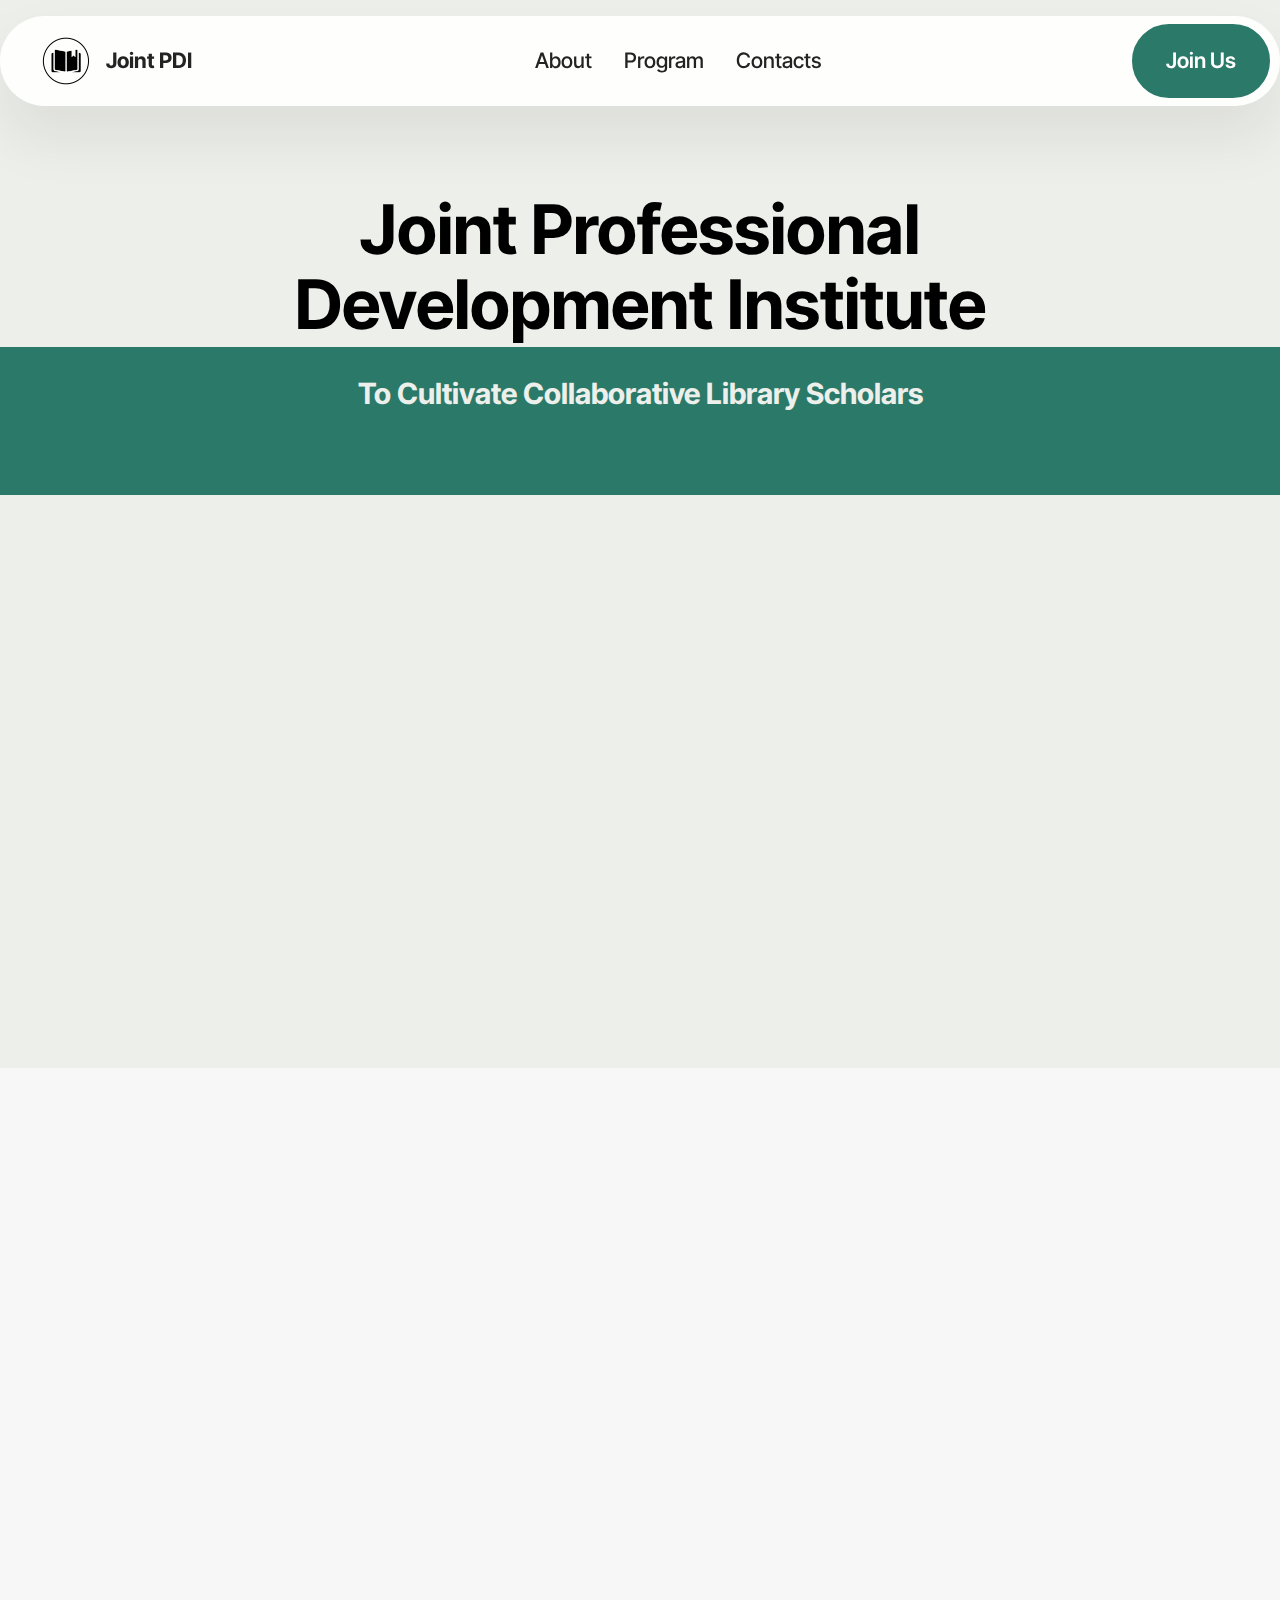
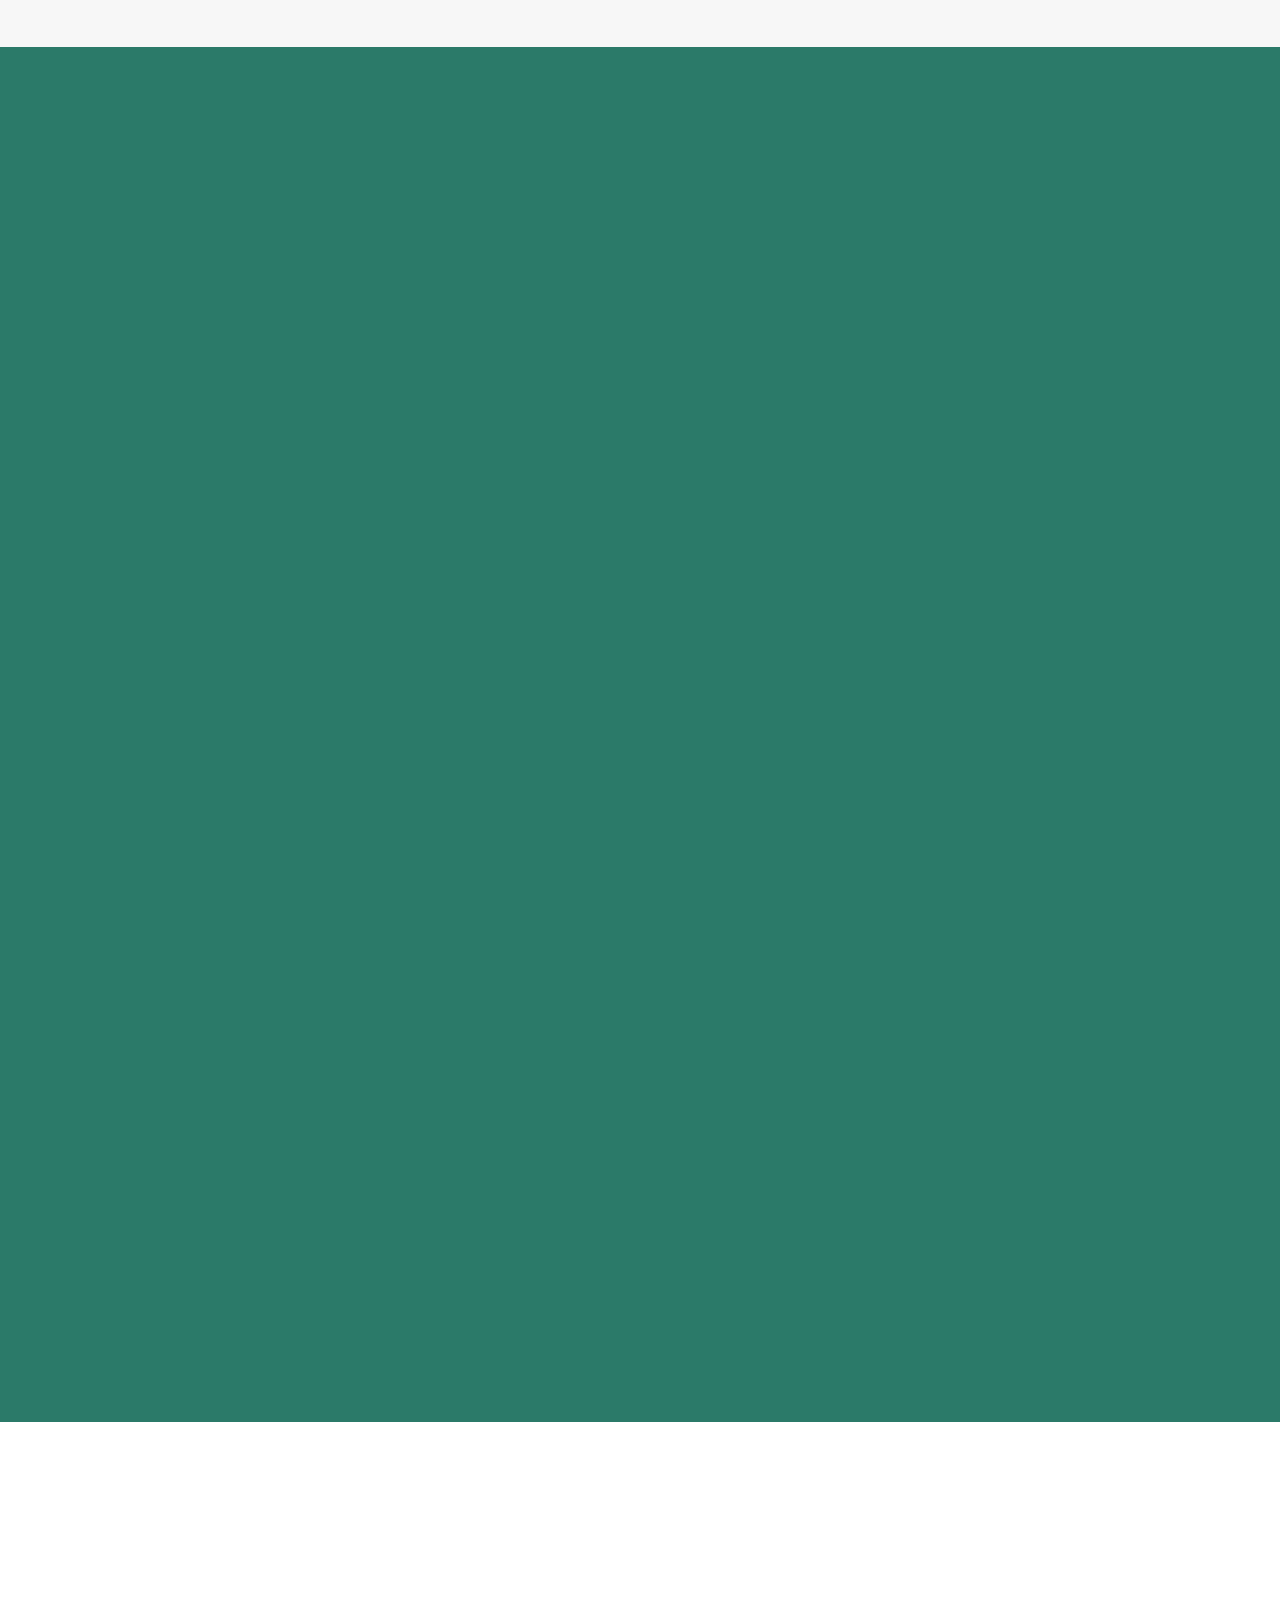
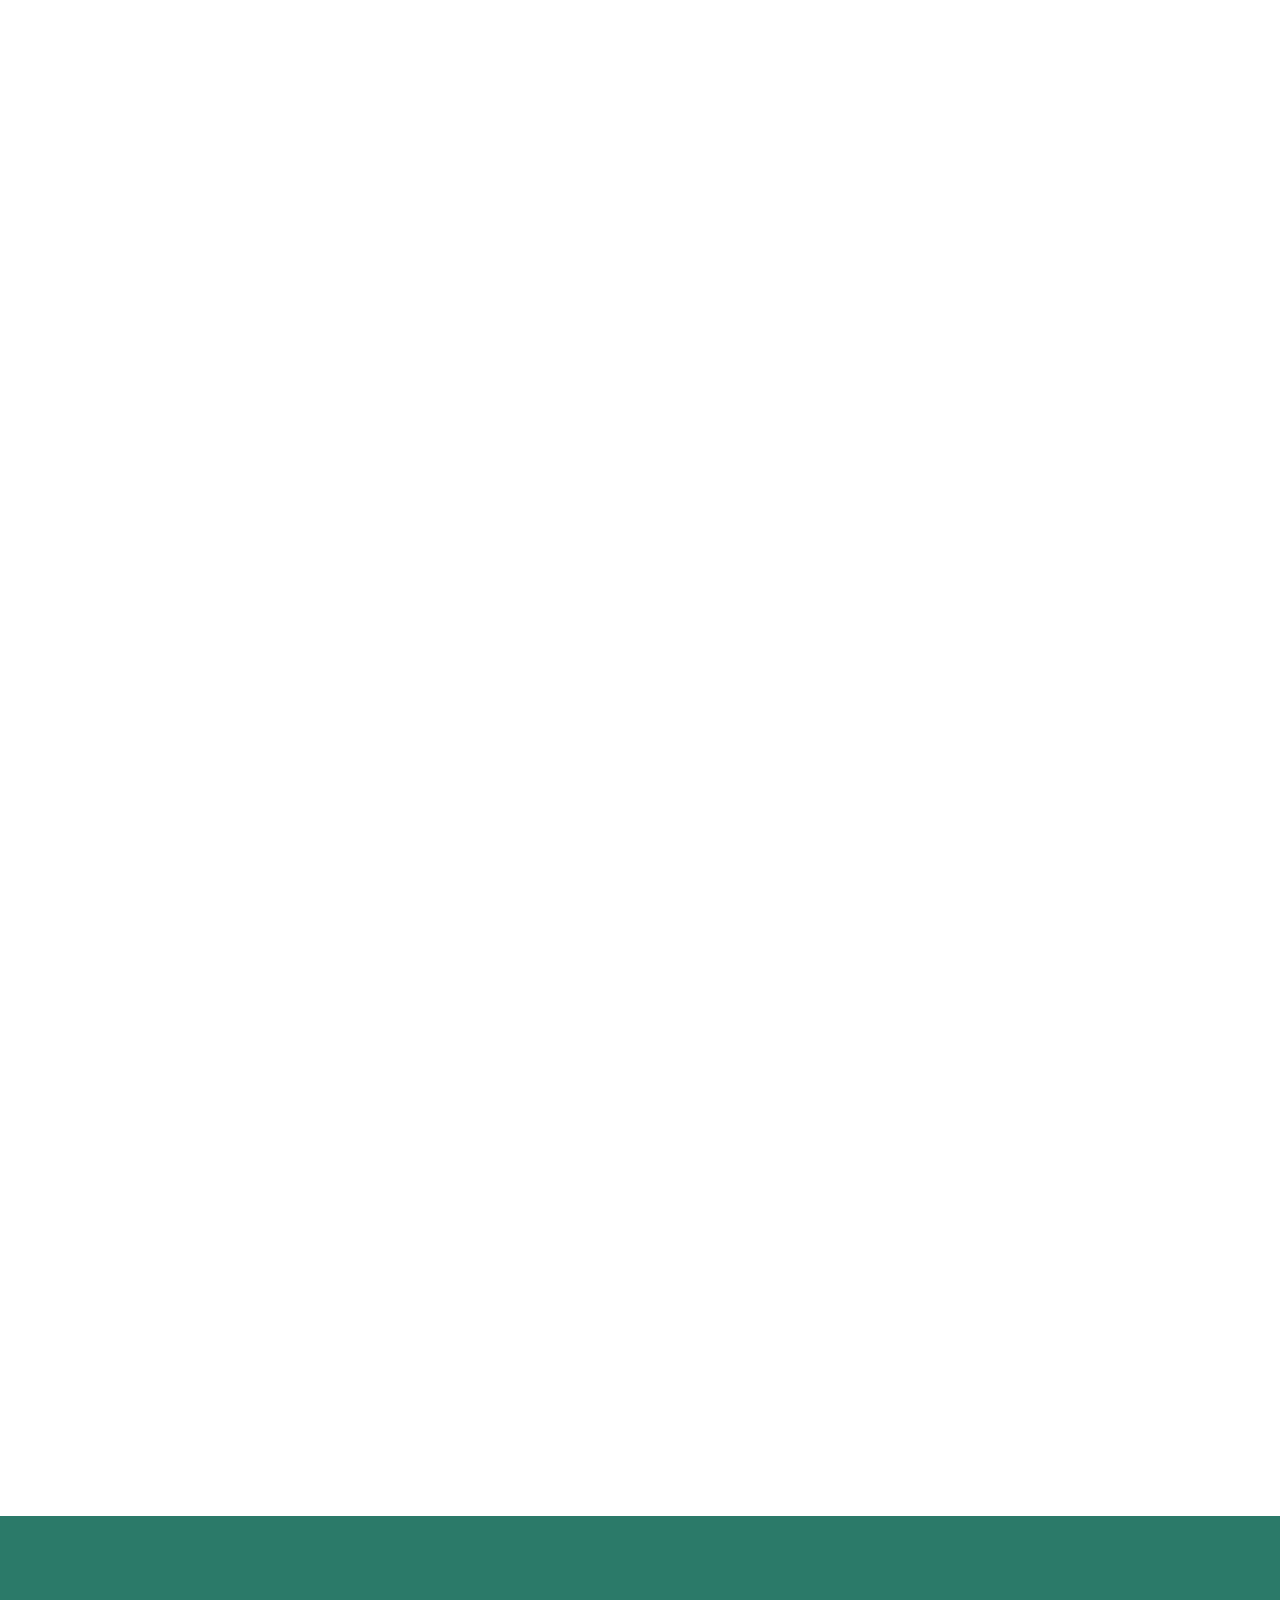
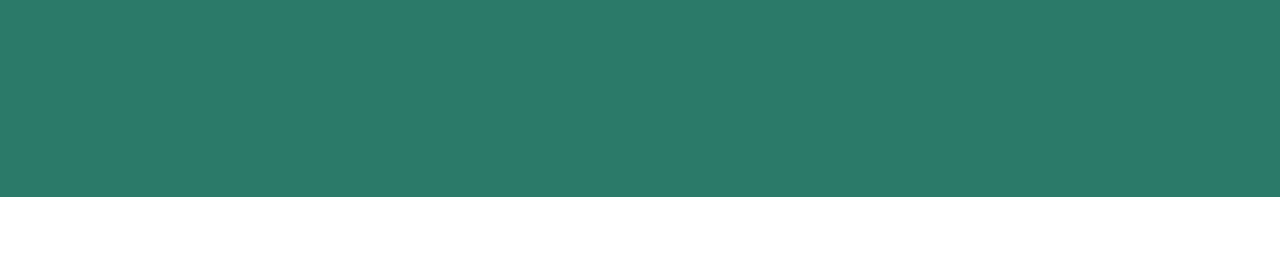
==== commit d1894826: "create github pages" ====
--- a/index.html
+++ b/index.html
@@ -10,7 +10,7 @@
   <meta name="description" content="Joint Professional Development Institute To Cultivate Collaborative Library Scholars">
   
   
-  <title>Home</title>
+  <title>Joint PDI</title>
   <link rel="stylesheet" href="assets/web/assets/mobirise-icons2/mobirise2.css">
   <link rel="stylesheet" href="assets/bootstrap/css/bootstrap.min.css">
   <link rel="stylesheet" href="assets/bootstrap/css/bootstrap-grid.min.css">
@@ -21,7 +21,7 @@
   <link rel="stylesheet" href="assets/theme/css/style.css">
   <link rel="preload" href="https://fonts.googleapis.com/css?family=Inter+Tight:100,200,300,400,500,600,700,800,900,100i,200i,300i,400i,500i,600i,700i,800i,900i&display=swap" as="style" onload="this.onload=null;this.rel='stylesheet'">
   <noscript><link rel="stylesheet" href="https://fonts.googleapis.com/css?family=Inter+Tight:100,200,300,400,500,600,700,800,900,100i,200i,300i,400i,500i,600i,700i,800i,900i&display=swap"></noscript>
-  <link rel="preload" as="style" href="assets/mobirise/css/mbr-additional.css?v=KsIByM"><link rel="stylesheet" href="assets/mobirise/css/mbr-additional.css?v=KsIByM" type="text/css">
+  <link rel="preload" as="style" href="assets/mobirise/css/mbr-additional.css?v=GBGP4V"><link rel="stylesheet" href="assets/mobirise/css/mbr-additional.css?v=GBGP4V" type="text/css">
 
   
   
@@ -87,6 +87,22 @@
 	</div>
 </section>
 
+<section data-bs-version="5.1" class="header10 cid-u5BIGED6AM" id="header10-1r">
+	
+
+	
+	
+
+	<div class="text-center container-fluid">
+	  <div class="row justify-content-center">
+		</div>
+		<div class="row justify-content-center">
+			
+			<div class="mbr-figure col-12 col-md-9"><iframe class="mbr-embedded-video" src="https://www.youtube.com/embed/UXFdL-pG8qs?rel=0&amp;amp;mute=1&amp;showinfo=0&amp;autoplay=1&amp;loop=1&amp;playlist=UXFdL-pG8qs" width="1280" height="720" frameborder="0" allowfullscreen></iframe></div>
+		</div>
+	</div>
+</section>
+
 <section data-bs-version="5.1" class="features15 cid-tLek7gQhG7" id="features015-m">
 	
 
@@ -345,7 +361,7 @@
             
         </div>
     </div>
-</section><section class="display-7" style="padding: 0;align-items: center;justify-content: center;flex-wrap: wrap;    align-content: center;display: flex;position: relative;height: 4rem;"><a href="https://mobiri.se/1445558" style="flex: 1 1;height: 4rem;position: absolute;width: 100%;z-index: 1;"><img alt="" style="height: 4rem;" src="[data-uri]"></a><p style="margin: 0;text-align: center;" class="display-7">&#8204;</p><a style="z-index:1" href="https://mobirise.com/html-builder.html">HTML Website Maker</a></section><script src="assets/bootstrap/js/bootstrap.bundle.min.js"></script>  <script src="assets/smoothscroll/smooth-scroll.js"></script>  <script src="assets/ytplayer/index.js"></script>  <script src="assets/dropdown/js/navbar-dropdown.js"></script>  <script src="assets/theme/js/script.js"></script>  
+</section><section class="display-7" style="padding: 0;align-items: center;justify-content: center;flex-wrap: wrap;    align-content: center;display: flex;position: relative;height: 4rem;"><a href="https://mobiri.se/1445558" style="flex: 1 1;height: 4rem;position: absolute;width: 100%;z-index: 1;"><img alt="" style="height: 4rem;" src="[data-uri]"></a><p style="margin: 0;text-align: center;" class="display-7">&#8204;</p><a style="z-index:1" href="https://mobirise.com">Mobirise </a></section><script src="assets/bootstrap/js/bootstrap.bundle.min.js"></script>  <script src="assets/smoothscroll/smooth-scroll.js"></script>  <script src="assets/ytplayer/index.js"></script>  <script src="assets/dropdown/js/navbar-dropdown.js"></script>  <script src="assets/playervimeo/vimeo_player.js"></script>  <script src="assets/theme/js/script.js"></script>  
   
   
   <input name="animation" type="hidden">
--- a/assets/mobirise/css/mbr-additional.css
+++ b/assets/mobirise/css/mbr-additional.css
@@ -1364,6 +1364,33 @@
 .cid-tJS6uM4N87 .mbr-section-btn {
   color: #edefeb;
 }
+.cid-u5BIGED6AM {
+  padding-top: 2rem;
+  padding-bottom: 2rem;
+  background-color: #edefeb;
+}
+.cid-u5BIGED6AM .mbr-fallback-image.disabled {
+  display: none;
+}
+.cid-u5BIGED6AM .mbr-fallback-image {
+  display: block;
+  background-size: cover;
+  background-position: center center;
+  width: 100%;
+  height: 100%;
+  position: absolute;
+  top: 0;
+}
+.cid-u5BIGED6AM .content-text {
+  max-width: 800px;
+}
+.cid-u5BIGED6AM .mbr-section-title {
+  color: #000000;
+}
+.cid-u5BIGED6AM .mbr-text,
+.cid-u5BIGED6AM .mbr-section-btn {
+  color: #000000;
+}
 .cid-tLek7gQhG7 {
   padding-top: 6rem;
   padding-bottom: 6rem;
--- a/assets/mobirise/css/mbr-additional.css
+++ b/assets/mobirise/css/mbr-additional.css
@@ -1364,6 +1364,33 @@
 .cid-tJS6uM4N87 .mbr-section-btn {
   color: #edefeb;
 }
+.cid-u5BIGED6AM {
+  padding-top: 2rem;
+  padding-bottom: 2rem;
+  background-color: #edefeb;
+}
+.cid-u5BIGED6AM .mbr-fallback-image.disabled {
+  display: none;
+}
+.cid-u5BIGED6AM .mbr-fallback-image {
+  display: block;
+  background-size: cover;
+  background-position: center center;
+  width: 100%;
+  height: 100%;
+  position: absolute;
+  top: 0;
+}
+.cid-u5BIGED6AM .content-text {
+  max-width: 800px;
+}
+.cid-u5BIGED6AM .mbr-section-title {
+  color: #000000;
+}
+.cid-u5BIGED6AM .mbr-text,
+.cid-u5BIGED6AM .mbr-section-btn {
+  color: #000000;
+}
 .cid-tLek7gQhG7 {
   padding-top: 6rem;
   padding-bottom: 6rem;
